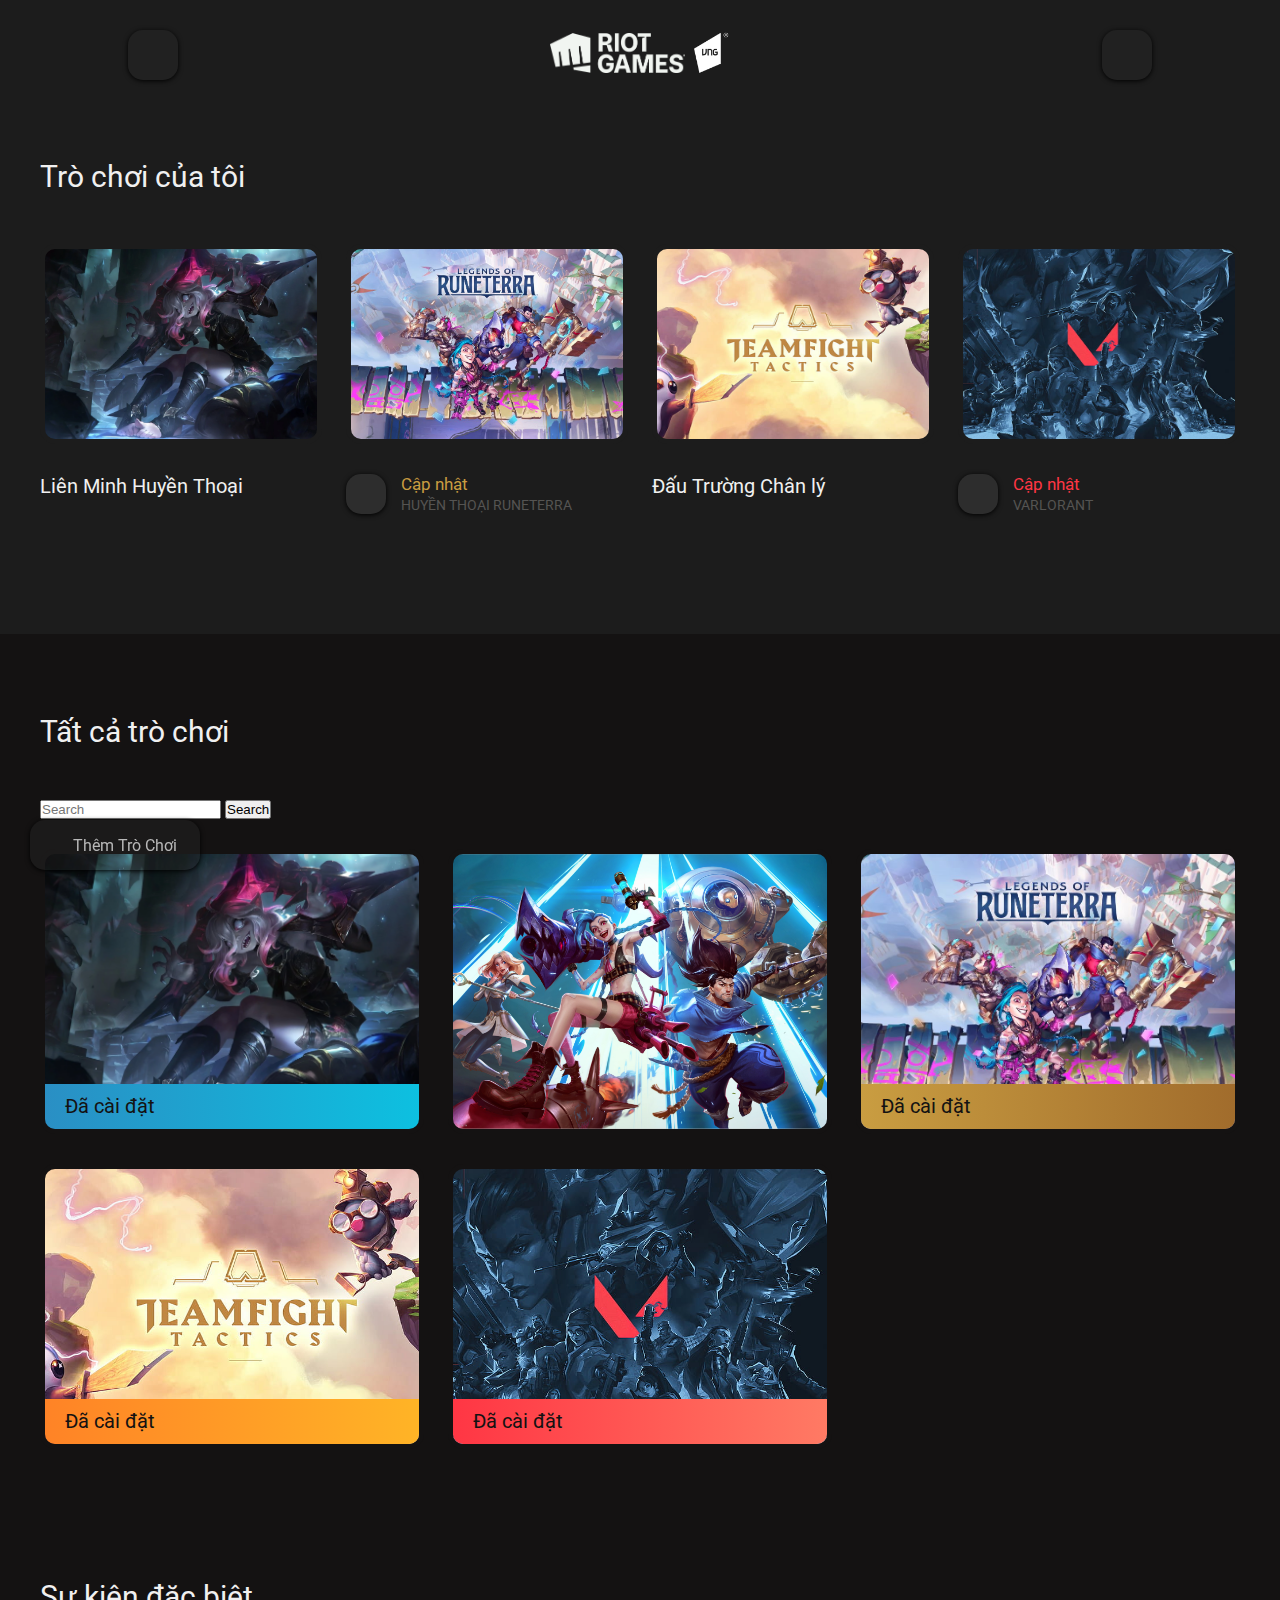
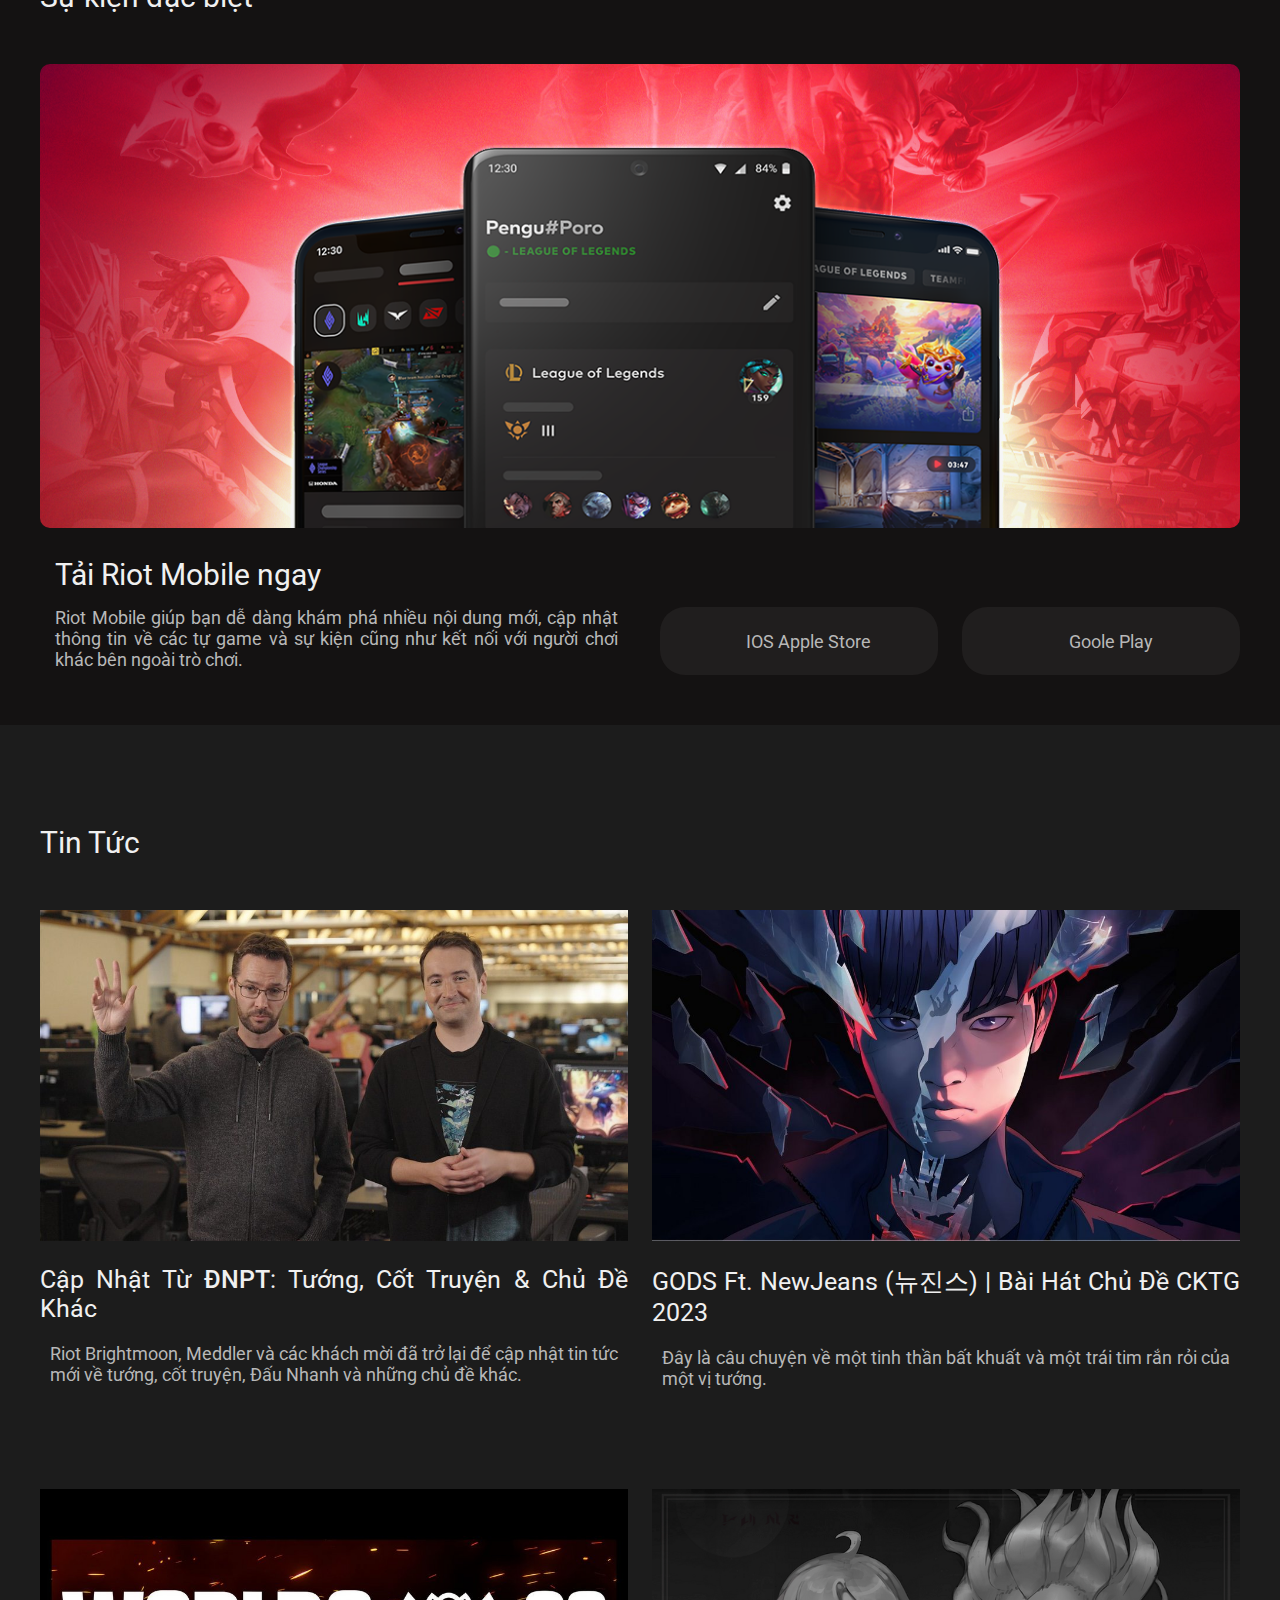
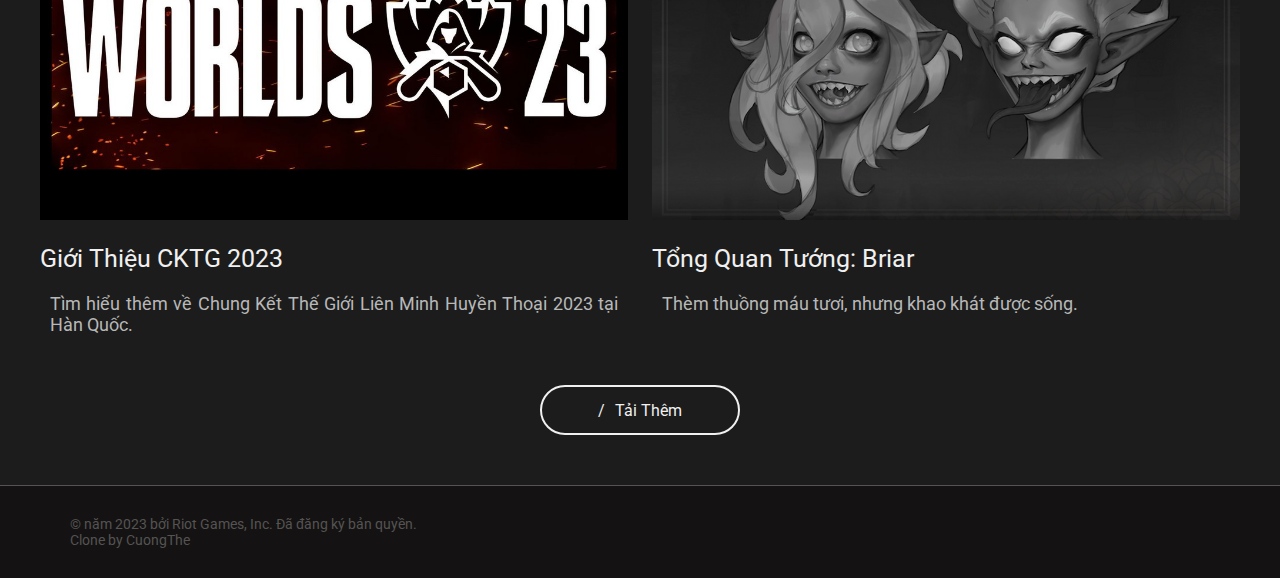
==== index.html @ a457caf0 "up load srouce code" ====
<!DOCTYPE html>
<html lang="en">
<head>
    <meta charset="UTF-8">
    <meta name="viewport" content="width=device-width, initial-scale=1.0">
    <link rel="stylesheet" href="/fontawesome-free-6.4.0-web/fontawesome-free-6.4.0-web/css/all.min.css">
    <link rel="preconnect" href="https://fonts.googleapis.com">
    <link rel="preconnect" href="https://fonts.gstatic.com" crossorigin>
    <link href="https://fonts.googleapis.com/css2?family=Roboto:wght@300;500&display=swap" rel="stylesheet">
    <link href="https://cdn.jsdelivr.net/npm/bootstrap@5.3.2/dist/css/bootstrap.min.css" rel="stylesheet" integrity="sha384-T3c6CoIi6uLrA9TneNEoa7RxnatzjcDSCmG1MXxSR1GAsXEV/Dwwykc2MPK8M2HN" crossorigin="anonymous">
    <link rel="stylesheet" href="css/grid.css">
    <link rel="stylesheet" href="css/main.css">
    <link rel="stylesheet" href="css/style.css">
    <title>Client</title>
</head>
<body>
    <!-- Header -->
    <header>
        <div class="headerContainer grid wide">
            <a href="#" class="home"><i class="fa-solid fa-table-cells-large"></i></a>
            <div class="logo">
                <a href=""><img class="logo_riot" src="./img/logo_riot.png" alt=""></a>
                <a href=""><img class="logo_vng" src="./img/logo_vng.png" alt=""></a>
            </div>
            <div class="user">
                <i class="fa-solid fa-user"></i>
                <div class="user_nav">
                    <div class="user_nav-name">
                        CuongThe<span>#Cuong</span>
                    </div>
                    <ul class="user_nav-list">
                        <li><a href=""><span>THÔNG TIN TÀI KHOẢN</span><i class="fa-solid fa-arrow-up-right-from-square"></i></a></li>
                        <li><a href="">BẢO MẬT TÀI KHOẢN<i class="fa-solid fa-arrow-up-right-from-square"></i></a></li>
                        <li>TÙY CHỈNH</li>
                        <li>ĐĂNG XUẤT</li>
                        <li>THOÁT</li>
                    </ul>
                </div>
            </div>
            
        </div>
    </header>
    <div class="myGameContainer">
        <div class="myGame grid wide">
            <div class="myGame_title title">
                Trò chơi của tôi
            </div>
            <div class="myGame_menu row">
                <a href="./games/lol.html" class="myGame_item lol col l-3 m-6 s-12">
                    <div class="myGame_item-img" style="background-image: url(./img/lol.png);"></div>
                    <!-- <img src="img/lol.png" alt=""> -->
                    <div class="myGame_item-name">Liên Minh Huyền Thoại</div>
                </a>
                <a href="games/lor.html" class="myGame_item lor col l-3 m-6 s-12">
                    <div class="myGame_item-img" style="background-image: url(./img/lor.png);"></div>
                    <!-- <img src="img/lor.png" alt=""> -->
                    <div class="myGame_item-update">
                        <div class="update_button">
                            <i class="fa-solid fa-circle-down"></i>
                        </div>
                        <div class="update_text">
                            <div class="update_text-title" style="color: #c99d41;">Cập nhật</div>
                            <div class="update_text-name">HUYỀN THOẠI RUNETERRA</div>
                        </div>
                    </div>
                </a>
                <a href="games/tft.html" class="myGame_item tft col l-3 m-6 s-0">
                    <div class="myGame_item-img" style="background-image: url(./img/tft.png);"></div>
                    <!-- <img src="img/tft.png" alt=""> -->
                    <div class="myGame_item-name">Đấu Trường Chân lý</div>  
                </a>
                <a href="games/var.html" class="myGame_item var col l-3 m-6 s-0">
                    <div class="myGame_item-img" style="background-image: url(./img/var.jpg);"></div>
                    <!-- <img src="img/var.jpg" alt=""> -->
                    <div class="myGame_item-update">
                        <div class="update_button">
                            <i class="fa-solid fa-circle-down"></i>
                        </div>
                        <div class="update_text">
                            <div class="update_text-title" style="color: #ff3644;">Cập nhật</div>
                            <div class="update_text-name">VARLORANT</div>
                        </div>
                    </div>
                </a>
            </div>
        </div>

        <div class="more">
            <span>/</span>Tải Thêm
        </div>
    </div>

    <div class="allGameContainer">
        <div class="allGame grid wide">
            <div class="allGame_title title">
                Tất cả trò chơi
            </div>


            <form class="d-flex" role="search">
                <input class="form-control me-2" type="search" placeholder="Search" aria-label="Search">
                <button class="btn btn-outline-success" type="submit">Search</button>
            </form>



            <div class="allGame_menu row">

                <a href="games/lol.html" class="allGame_item lol col l-4 m-6 s-12">
                    <div class="allGame_item-img" style="background-image: url(./img/lol.png);"></div>
                    <div class="allGame_item-installed">Đã cài đặt</div>
                </a>

                <a href="games/wr.html" class="allGame_item wr col l-4 m-6 s-12">
                    <div class="allGame_item-img" style="background-image: url(./img/tocChien.jpg);"></div>
                </a>

                <a href="games/lor.html" class="allGame_item lor col l-4 m-6 s-0">
                    <div class="allGame_item-img" style="background-image: url(./img/lor.png);"></div>
                    <div class="allGame_item-installed">Đã cài đặt</div>
                </a>

                <a href="games/tft.html" class="allGame_item tft col l-4 m-6 s-0">
                    <div class="allGame_item-img" style="background-image: url(./img/tft.png);"></div>
                    <div class="allGame_item-installed">Đã cài đặt</div>
                </a>

                <a href="games/var.html" class="allGame_item var col l-4 m-6 s-0">
                    <div class="allGame_item-img" style="background-image: url(./img/var.jpg);"></div>
                    <div class="allGame_item-installed">Đã cài đặt</div>
                </a>

            </div>

            <div class="more">
                <span>/</span>Tải Thêm
            </div>
        </div>
    </div>

    <div class="evenContainer">
        <div class="even grid wide">
            <div class="enven_title title">
                Sự kiện đặc biệt
            </div>
            <img src="./img/riotMobile.png" alt="" class="even_img"></img>
            <div class="even_subTitle title">
                Tải Riot Mobile ngay
            </div>
            <div class="even_content row">
                <div class="even_content-text col l-6 m-12 s-12">
                    Riot Mobile giúp bạn dễ dàng khám phá nhiều nội dung mới, cập nhật thông tin về các tự game và sự kiện cũng như kết nối với người chơi khác bên ngoài trò chơi.
                </div>

                <a href="" class="even_download-ios col l-3 m-6 s-12">
                    <div>
                        <i class="fa-brands fa-apple"></i>
                        IOS Apple Store
                    </div>
                </a>
                <a href="" class="even_download-android col l-3 m-6 s-12">
                    <div>
                        <i class="fa-brands fa-google-play"></i>
                        Goole Play
                    </div>
                </a>
                </div>
            </div>
        </div>
    </div>


    <div class="newsContainer">
        <div class="news grid wide">
            <div class="news_title title">
                Tin Tức
            </div>
            <div class="newContainer row">
                <a href="https://www.youtube.com/watch?v=Jcp0PZlP6-A" target="_blank" class="new col l-6 m-12 s-12">
                    <div class="img">
                        <img src="img/news/1.jpg" alt="">
                    </div>
                    <div class="new_title">
                        cập nhật từ <strong>đnpt</strong>: Tướng, cốt truyện & chủ đề khác
                    </div>
                    <div class="new_content">
                        Riot Brightmoon, Meddler và các khách mời đã trở lại để cập nhật tin tức mới về tướng, cốt truyện, Đấu Nhanh và những chủ đề khác.
                    </div>
                </a>

                <a href="https://www.youtube.com/watch?v=C3GouGa0noM" target="_blank" class="new col l-6 m-12 s-12">
                    <div class="img">
                        <img src="img/news/2.jpg" alt="">
                    </div>
                    <div class="new_title">
                        GODS ft. NewJeans (뉴진스) | Bài Hát Chủ Đề CKTG 2023
                    </div>
                    <div class="new_content">
                        Đây là câu chuyện về một tinh thần bất khuất và một trái tim rắn rỏi của một vị tướng.
                    </div>
                </a>

                <a href="https://lolesports.com/article/worlds-2023-primer/blte9ec68c4b4f441fc" target="_blank" class="new col l-6 m-12 s-0">
                    <div class="img">
                        <img src="img/news/3.jpg" alt="">
                    </div>
                    <div class="new_title">
                        Giới Thiệu CKTG 2023
                    </div>
                    <div class="new_content">
                        Tìm hiểu thêm về Chung Kết Thế Giới Liên Minh Huyền Thoại 2023 tại Hàn Quốc.
                    </div>
                </a>
                
                <a href="https://www.leagueoflegends.com/en-us/news/dev/champion-insights-briar/" target="_blank" class="new col l-6 m-12 s-0">
                    <div class="img">
                        <img src="img/news/4.png" alt="">
                    </div>
                    <div class="new_title">
                        Tổng quan tướng: Briar
                    </div>
                    <div class="new_content">
                        Thèm thuồng máu tươi, nhưng khao khát được sống.
                    </div>
                </a>

                <div class="more">
                    <span>/</span>Tải Thêm
                </div>
            </div>
        </div>
    </div>


    <div class="addGameContainer">
        <div class="addGame">
            <i class="fa-solid fa-file-arrow-up"></i>
            Thêm Trò Chơi
        </div>
    </div>

    <footer>
        <div class="footerContainer grid wide">
            <div class="copyright">
                <div>© năm 2023 bởi Riot Games, Inc. Đã đăng ký bản quyền.</div>
                <div>Clone by CuongThe</div>
            </div>
            <div class="link">
                <a href="https://www.facebook.com/ntc.1006/" target="_blank"><i class="fa-brands fa-facebook"></i></a>
                <a href="https://www.instagram.com/_cuongthe_/" target="_blank"><i class="fa-brands fa-instagram"></i></a>
            </div>
        </div>
    </footer>
</body>
</html>
---- css/grid.css ----
.grid {
    width: 100%;
    display: block;
    padding: 0;
}

.grid.wide {
    max-width: 1200px;
    margin: 0 auto;
}

.row {
    display: flex;
    flex-wrap: wrap;
    margin-left: -4px;
    margin-right: -4px;
}

.row.no-gutters {
    margin-left: 0;
    margin-right: 0;
}

.col {
    padding-left: 4px;
    padding-right: 4px;
}

.row.no-gutters .col {
    padding-left: 0;
    padding-right: 0;
}

.s-0 {
    display: none;
}

.s-1 {
    flex: 0 0 8.33333%;
    max-width: 8.33333%;
}

.s-2 {
    flex: 0 0 16.66667%;
    max-width: 16.66667%;
}

.s-3 {
    flex: 0 0 25%;
    max-width: 25%;
}

.s-4 {
    flex: 0 0 33.33333%;
    max-width: 33.33333%;
}

.s-5 {
    flex: 0 0 41.66667%;
    max-width: 41.66667%;
}

.s-6 {
    flex: 0 0 50%;
    max-width: 50%;
}

.s-7 {
    flex: 0 0 58.33333%;
    max-width: 58.33333%;
}

.s-8 {
    flex: 0 0 66.66667%;
    max-width: 66.66667%;
}

.s-9 {
    flex: 0 0 75%;
    max-width: 75%;
}

.s-10 {
    flex: 0 0 83.33333%;
    max-width: 83.33333%;
}

.s-11 {
    flex: 0 0 91.66667%;
    max-width: 91.66667%;
}

.s-12 {
    flex: 0 0 100%;
    max-width: 100%;
}

.s-o-1 {
    margin-left: 8.33333%;
}

.s-o-2 {
    margin-left: 16.66667%;
}

.s-o-3 {
    margin-left: 25%;
}

.s-o-4 {
    margin-left: 33.33333%;
}

.s-o-5 {
    margin-left: 41.66667%;
}

.s-o-6 {
    margin-left: 50%;
}

.s-o-7 {
    margin-left: 58.33333%;
}

.s-o-8 {
    margin-left: 66.66667%;
}

.s-o-9 {
    margin-left: 75%;
}

.s-o-10 {
    margin-left: 83.33333%;
}

.s-o-11 {
    margin-left: 91.66667%;
}

/* >= Tablet */
@media (min-width: 740px) {
    .row {
        margin-left: -8px;
        margin-right: -8px;
    }

    .col {
        padding-left: 8px;
        padding-right: 8px;
    }

    .m-0 {
        display: none;
    }

    .m-1,
    .m-2,
    .m-3,
    .m-4,
    .m-5,
    .m-6,
    .m-7,
    .m-8,
    .m-9,
    .m-10,
    .m-11,
    .m-12 {
        display: block;
    }

    .m-1 {
        flex: 0 0 8.33333%;
        max-width: 8.33333%;
    }

    .m-2 {
        flex: 0 0 16.66667%;
        max-width: 16.66667%;
    }

    .m-3 {
        flex: 0 0 25%;
        max-width: 25%;
    }

    .m-4 {
        flex: 0 0 33.33333%;
        max-width: 33.33333%;
    }

    .m-5 {
        flex: 0 0 41.66667%;
        max-width: 41.66667%;
    }

    .m-6 {
        flex: 0 0 50%;
        max-width: 50%;
    }

    .m-7 {
        flex: 0 0 58.33333%;
        max-width: 58.33333%;
    }

    .m-8 {
        flex: 0 0 66.66667%;
        max-width: 66.66667%;
    }

    .m-9 {
        flex: 0 0 75%;
        max-width: 75%;
    }

    .m-10 {
        flex: 0 0 83.33333%;
        max-width: 83.33333%;
    }

    .m-11 {
        flex: 0 0 91.66667%;
        max-width: 91.66667%;
    }

    .m-12 {
        flex: 0 0 100%;
        max-width: 100%;
    }

    .m-o-1 {
        margin-left: 8.33333%;
    }

    .m-o-2 {
        margin-left: 16.66667%;
    }

    .m-o-3 {
        margin-left: 25%;
    }

    .m-o-4 {
        margin-left: 33.33333%;
    }

    .m-o-5 {
        margin-left: 41.66667%;
    }

    .m-o-6 {
        margin-left: 50%;
    }

    .m-o-7 {
        margin-left: 58.33333%;
    }

    .m-o-8 {
        margin-left: 66.66667%;
    }

    .m-o-9 {
        margin-left: 75%;
    }

    .m-o-10 {
        margin-left: 83.33333%;
    }

    .m-o-11 {
        margin-left: 91.66667%;
    }
}

/* PC medium resolution > */
@media (min-width: 1113px) {
    .row {
        margin-left: -12px;
        margin-right: -12px;
    }

    .row.sm-gutter {
        margin-left: -5px;
        margin-right: -5px;
    }

    .col {
        padding-left: 12px;
        padding-right: 12px;
    }

    .row.sm-gutter .col {
        padding-left: 5px;
        padding-right: 5px;
    }

    .l-0 {
        display: none;
    }

    .l-1,
    .l-2,
    .l-2-4,
    .l-3,
    .l-4,
    .l-5,
    .l-6,
    .l-7,
    .l-8,
    .l-9,
    .l-10,
    .l-11,
    .l-12 {
        display: block;
    }

    .l-1 {
        flex: 0 0 8.33333%;
        max-width: 8.33333%;
    }

    .l-2 {
        flex: 0 0 16.66667%;
        max-width: 16.66667%;
    }

    .l-2-4 {
        flex: 0 0 20%;
        max-width: 20%;
    }

    .l-3 {
        flex: 0 0 25%;
        max-width: 25%;
    }

    .l-4 {
        flex: 0 0 33.33333%;
        max-width: 33.33333%;
    }

    .l-5 {
        flex: 0 0 41.66667%;
        max-width: 41.66667%;
    }

    .l-6 {
        flex: 0 0 50%;
        max-width: 50%;
    }

    .l-7 {
        flex: 0 0 58.33333%;
        max-width: 58.33333%;
    }

    .l-8 {
        flex: 0 0 66.66667%;
        max-width: 66.66667%;
    }

    .l-9 {
        flex: 0 0 75%;
        max-width: 75%;
    }

    .l-10 {
        flex: 0 0 83.33333%;
        max-width: 83.33333%;
    }

    .l-11 {
        flex: 0 0 91.66667%;
        max-width: 91.66667%;
    }

    .l-12 {
        flex: 0 0 100%;
        max-width: 100%;
    }

    .l-o-1 {
        margin-left: 8.33333%;
    }

    .l-o-2 {
        margin-left: 16.66667%;
    }

    .l-o-3 {
        margin-left: 25%;
    }

    .l-o-4 {
        margin-left: 33.33333%;
    }

    .l-o-5 {
        margin-left: 41.66667%;
    }

    .l-o-6 {
        margin-left: 50%;
    }

    .l-o-7 {
        margin-left: 58.33333%;
    }

    .l-o-8 {
        margin-left: 66.66667%;
    }

    .l-o-9 {
        margin-left: 75%;
    }

    .l-o-10 {
        margin-left: 83.33333%;
    }

    .l-o-11 {
        margin-left: 91.66667%;
    }
}

/* Tablet - PC low resolution */
@media (min-width: 740px) and (max-width: 1023px) {
    .wide {
        width: 644px;
    }
}

/* > PC low resolution */
@media (min-width: 1024px) and (max-width: 1239px) {
    .wide {
        width: 984px;
    }

    .wide .row {
        margin-left: -12px;
        margin-right: -12px;
    }

    .wide .row.sm-gutter {
        margin-left: -5px;
        margin-right: -5px;
    }

    .wide .col {
        padding-left: 12px;
        padding-right: 12px;
    }

    .wide .row.sm-gutter .col {
        padding-left: 5px;
        padding-right: 5px;
    }

    .wide .l-0 {
        display: none;
    }

    .wide .l-1,
    .wide .l-2,
    .wide .l-2-4,
    .wide .l-3,
    .wide .l-4,
    .wide .l-5,
    .wide .l-6,
    .wide .l-7,
    .wide .l-8,
    .wide .l-9,
    .wide .l-10,
    .wide .l-11,
    .wide .l-12 {
        display: block;
    }

    .wide .l-1 {
        flex: 0 0 8.33333%;
        max-width: 8.33333%;
    }

    .wide .l-2 {
        flex: 0 0 16.66667%;
        max-width: 16.66667%;
    }

    .wide .l-2-4 {
        flex: 0 0 20%;
        max-width: 20%;
    }

    .wide .l-3 {
        flex: 0 0 25%;
        max-width: 25%;
    }

    .wide .l-4 {
        flex: 0 0 33.33333%;
        max-width: 33.33333%;
    }

    .wide .l-5 {
        flex: 0 0 41.66667%;
        max-width: 41.66667%;
    }

    .wide .l-6 {
        flex: 0 0 50%;
        max-width: 50%;
    }

    .wide .l-7 {
        flex: 0 0 58.33333%;
        max-width: 58.33333%;
    }

    .wide .l-8 {
        flex: 0 0 66.66667%;
        max-width: 66.66667%;
    }

    .wide .l-9 {
        flex: 0 0 75%;
        max-width: 75%;
    }

    .wide .l-10 {
        flex: 0 0 83.33333%;
        max-width: 83.33333%;
    }

    .wide .l-11 {
        flex: 0 0 91.66667%;
        max-width: 91.66667%;
    }

    .wide .l-12 {
        flex: 0 0 100%;
        max-width: 100%;
    }

    .wide .l-o-1 {
        margin-left: 8.33333%;
    }

    .wide .l-o-2 {
        margin-left: 16.66667%;
    }

    .wide .l-o-3 {
        margin-left: 25%;
    }

    .wide .l-o-4 {
        margin-left: 33.33333%;
    }

    .wide .l-o-5 {
        margin-left: 41.66667%;
    }

    .wide .l-o-6 {
        margin-left: 50%;
    }

    .wide .l-o-7 {
        margin-left: 58.33333%;
    }

    .wide .l-o-8 {
        margin-left: 66.66667%;
    }

    .wide .l-o-9 {
        margin-left: 75%;
    }

    .wide .l-o-10 {
        margin-left: 83.33333%;
    }

    .wide .l-o-11 {
        margin-left: 91.66667%;
    }
}
---- css/style.css ----
:root {
    --light-dark: #1c1c1c;
    --dark: #141212;
    --gray: #b8b8b8;
    --dark-gray: #555452;
    --font-color: #f0f0f0;
    --user-nav-background: #211f1f;
    --user-nav-hover: #282626;
    --lol: linear-gradient(to right, #2a8fc4, #0dc0e0);
    --lor: linear-gradient(to right, #c99d41, #a16c2c);
    --var: linear-gradient(to right, #ff3644, #ff7a64);
    --tft: linear-gradient(to right, #ff8326, #ffb426);
}

* {
    margin: 0;
    padding: 0;
    box-sizing: border-box;
}

/* ---Chung--- */

html {
    scroll-behavior: smooth;
}

body {
    font-family: 'Roboto', sans-serif;
}

img {
    max-width: 100%;
    width: 100%;
}

.title {
    padding: 50px 0;
    font-size: 30px;
    color: var(--font-color);
}
.update_button {
    display: flex;
    width: 40px;
    height: 40px;
    color: var(--gray);
    background-color: #2d2d2d;
    justify-content: center;
    align-items: center;
    border-radius: 15px;

    box-shadow: 0px 1px 5px black;
}
@keyframes zoom-in-out {
    0% {
        transform: scale(1, 1);
    }
    50% {
        transform: scale(1.05, 1.05);
    }
    100% {
        transform: scale(1, 1);
    }
}




/* ---Header--- */
header {
    /* height: 40px; */
    padding: 30px 0;
    background-color: var(--light-dark);
}

.headerContainer {
    display: flex;
    justify-content: center;
}

.headerContainer .home, .headerContainer .user {
    display: flex;
    width: 50px;
    height: 50px;
    color: var(--gray);
    background-color: rgba(45, 45, 45, 0.3);
    justify-content: center;
    align-items: center;
    border-radius: 15px;
    text-decoration: none;

    box-shadow: 0px 1px 5px black;


    position: fixed;
    z-index: 10;
}
.headerContainer .home {
    color: var(--font-color);
    left: 10%;

}
.headerContainer .user{
    border: none;
    right: 10%;
}
.headerContainer .user::before {
    position: absolute;
    content: "";
    display: block;
    width: 30px;
    height: 70px;
    top: 0;
    left: -10px;
}
.headerContainer .user:hover {
    cursor: pointer;
    color: var(--font-color);
}

.headerContainer .user:hover .user_nav {
    display: block;
}

.headerContainer .user .user_nav {
    position: absolute;
    display: none;

    top: 0;
    right: 60px;
    width: 245px;
    padding: 0 20px;
    background-color: var(--user-nav-background);
}
.headerContainer .user .user_nav .user_nav-name {
    padding: 20px 0;
    font-size: 18px;
    color: var(--gray);
}
.headerContainer .user .user_nav .user_nav-name::after {
    position: absolute;
    content: "";
    display: block;
    width: 100%;
    height: 1px;
    top: 61px;
    left: 0;
    background-color: var(--dark-gray);
}
.headerContainer .user .user_nav .user_nav-name span {
    color: var(--dark-gray);
}
.headerContainer .user .user_nav .user_nav-list {
    list-style: none;
    padding: 20px 0 20px 0;
}
.headerContainer .user .user_nav .user_nav-list li {
    padding: 10px;
    margin-bottom: 10px;
    font-size: 14px;
    color: var(--gray);
    text-align: left;

    border-radius: 5px;
}
.headerContainer .user .user_nav .user_nav-list li a {
    color: var(--gray);
    text-decoration: none;
}
.headerContainer .user .user_nav .user_nav-list li i {
    padding: 0 5px;
}
.headerContainer .user .user_nav .user_nav-list li a:hover {
    color: var(--font-color);
}
.headerContainer .user .user_nav .user_nav-list li:hover {
    background-color: var(--user-nav-hover);
    color: var(--font-color);
}

.headerContainer .logo {
    display: flex;
    align-items: center;

}
.headerContainer .logo .logo_riot {
    width: 135px;
    height: 40px;
}
.headerContainer .logo .logo_vng {
    width: 45px;
    height: 45px;
}



/* ---myGame--- */

.myGameContainer {
    padding-bottom: 120px;
    background-color: var(--light-dark);
}

.myGame {
    
}

.myGameContainer_title {

}

.myGame_menu {

}

.myGame_item {
    text-decoration: none;
}

/* .myGame_item img {
    width: 310px;
    height: 210px;
} */

.myGame_item-img {
    width: 100%;
    height: 200px;
    background-size: cover;
    background-position: center;
    background-repeat: no-repeat;

    border-radius: 15px;
    margin-bottom: 30px;

    border: 5px solid var(--light-dark);
}

.myGame_item-name {
    font-size: 20px;
    color: var(--font-color);
}

.myGame_item-update {
    display: flex;
}
.myGame_item-update .update_button {
    margin-right: 15px;
}
.myGame_item-update .update_text {

}
.update_text .update_text-title {
    font-size: 17px;
    margin-bottom: 3px;
}
.update_text .update_text-name {
    font-size: 14px;
    color: var(--dark-gray);
}

.lol .myGame_item-img {
    transition: all 0.3s ease-in-out;
}
.lol:hover .myGame_item-img {
    animation: zoom-in-out 0.3s ease-out;
    /* animation-direction: normal; */

    outline: 4px solid #0dc0e0;
    box-shadow: 0 0 50px #2a8fc4;
}

.lor .myGame_item-img {
    transition: all 0.3s ease-in-out;
}
.lor:hover .myGame_item-img {
    animation: zoom-in-out 0.3s ease-out;
    /* animation-direction: normal; */

    outline: 4px solid #c99d41;
    box-shadow: 0 0 50px #a16c2c;
}

.tft .myGame_item-img {
    transition: all 0.3s ease-in-out;
}
.tft:hover .myGame_item-img {
    animation: zoom-in-out 0.3s ease-out;
    /* animation-direction: normal; */

    outline: 4px solid #ff8326;
    box-shadow: 0 0 50px #ffb426;
}

.var .myGame_item-img {
    transition: all 0.3s ease-in-out;
}
.var:hover .myGame_item-img {
    animation: zoom-in-out 0.3s ease-out;
    /* animation-direction: normal; */

    outline: 4px solid #ff3644;
    box-shadow: 0 0 50px #ff7a64;
}

.myGameContainer .more {
    display: none;
}


/* ---allGame--- */
.allGameContainer {
    padding: 30px 0px 50px 0px;
    background-color: var(--dark);
}

.allGame {
    position: relative;
}

.allGame_menu {
}

.allGame_item {
    position: relative;
}

.allGame_item-img {
    width: 100%;
    height: 285px;
    background-size: cover;
    background-position: center;
    background-repeat: no-repeat;

    border-radius: 15px;
    margin-bottom: 30px;

    border: 5px solid var(--dark);
}

.allGame_item-installed {
    position: absolute;
    width: calc(100% - 34px);
    height: 45px;
    padding-left: 20px;
    bottom: 35px;
    left: 17px;
    color: var(--dark);
    font-size: 20px;
    line-height: 45px;

    border-radius: 0 0 10px 10px;
}

.lol .allGame_item-installed {
    background-image: var(--lol);
}
.lor .allGame_item-installed {
    background-image: var(--lor);
}
.tft .allGame_item-installed {
    background-image: var(--tft);
}
.var .allGame_item-installed {
    background-image: var(--var);
}

.lol .allGame_item-img {
    transition: all 0.3s ease-in-out;
}

.wr  .allGame_item-img {
    transition: all 0.3s ease-in-out;
}

.lor .allGame_item-img {
    transition: all 0.3s ease-in-out;
}

.tft .allGame_item-img {
    transition: all 0.3s ease-in-out;
}

.var .allGame_item-img {
    transition: all 0.3s ease-in-out;
}
.lol:hover .allGame_item-img {
    animation: zoom-in-out 0.3s ease-out;
    outline: 4px solid #0dc0e0;
    box-shadow: 0 0 50px #2a8fc4;
} 
.lol:hover .allGame_item-installed {
    display: none;
}
.wr:hover  .allGame_item-img {
    animation: zoom-in-out 0.3s ease-out;
    outline: 4px solid #0dc0e0;
    box-shadow: 0 0 50px #2a8fc4;
} 

.wr:hover .allGame_item-installed {
    display: none;
}
.lor:hover .allGame_item-img {
    animation: zoom-in-out 0.3s ease-out;
    outline: 4px solid #c99d41;
    box-shadow: 0 0 50px #a16c2c;
} 
.lor:hover .allGame_item-installed {
    display: none;
}
.tft:hover .allGame_item-img {
    animation: zoom-in-out 0.3s ease-out;
    outline: 4px solid #ff8326;
    box-shadow: 0 0 50px #ffb426;
} 
.tft:hover .allGame_item-installed {
    display: none;
}
.var:hover .allGame_item-img {
    animation: zoom-in-out 0.3s ease-out;
    outline: 4px solid #ff3644;
    box-shadow: 0 0 50px #ff7a64;
} 
.var:hover .allGame_item-installed {
    display: none;
}

.allGame .more {
    display: none;
}



/* ---even--- */
.evenContainer {
    background-color: var(--dark);
    padding-bottom: 50px;
}

.even_img {
    border-radius: 10px;
}

.even_subTitle {
    padding: 25px 0 15px 15px;
}

.even_content {
    padding-left: 15px;
    color: var(--gray);
    font-size: 18px;
}
.even_content-text {
    text-align: justify;
    padding-right: 30px;
}
.even_download-ios,
.even_download-android {
    color: var(--gray);
    text-decoration: none;
}
.even_download-ios:hover,
.even_download-android:hover {
    color: var(--font-color);
    cursor: pointer;
}

.even_download-ios div,
.even_download-android  div {
    /* height: 100%; */
    text-align: center;
    line-height: 66px;
    background-color: #201e1e;
    border-radius: 25px;
}

.even_download-ios div i,
.even_download-android  div i {
    font-size: 25px;
    margin-right: 20px;
}


/* ---foooter--- */
footer {
    background-color: var(--dark);
    border-top: 1px solid var(--dark-gray);
}
.footerContainer {
    display: flex;
    justify-content: space-between;
    color: var(--dark-gray);
    padding: 30px;
}
.copyright {
    font-size: 14px;
}

.link a{
    font-size: 25px;
    color: var(--dark-gray);
    text-decoration: none;

}
.link a:hover{
    color: var(--gray);
}
.link a:first-child {
    margin-right: 30px;
}


/* ---news--- */
.newsContainer {
    background-color: var(--light-dark);
    padding-top: 50px;
    padding-bottom: 50px;
}

.news {
    position: relative;
}

.news_title {

}

.newContainer {

}

.new {
    text-decoration: none;
    overflow: hidden;
    margin-bottom: 100px;
}

.new .img{
    overflow: hidden;
    margin-bottom: 20px;
}
.new img {
    transition: all 0.2s ease-in-out;
}

.new:hover img {
    transform: scale(1.1);
    opacity: 0.6;
}
.new:hover div {
    opacity: 0.8;
}

.new .new_title{
    font-size: 25px;
    color: var(--font-color);
    text-transform: capitalize;
    margin-bottom: 20px;
    text-align: justify;

}
.new .new_title strong {
    /* color: #d1363a; */
    font-weight: 500;
    text-transform: uppercase;
}

.new .new_content{
    font-size: 18px;
    color: var(--gray);
    text-align: justify;
    margin: 0 10px;

}

.more {
    position: absolute;
    bottom: 0;
    right: 50%;
    transform: translateX(50%);

    display: flex;
    width: 200px;
    height: 50px;
    justify-content: center;
    align-items: center;
    color: var(--font-color);
    border: 2px solid var(--font-color);
    border-radius: 50px;
    transition: all 0.2s ease-in-out;
}
.more span {
    margin-right: 10px;
}
.more:hover {
    cursor: pointer;
    color: #d1363a;
    border: 2px solid #d1363a;
}
.more:active {
    color: var(--font-color);
    border: 2px solid var(--font-color);
}





/* ---addGame--- */
.addGameContainer {
    position: fixed;
    left: 30px;
    bottom: 30px;
    display: flex;
    width: 170px;
    height: 50px;
    color: var(--gray);
    background-color: rgba(45, 45, 45, 0.3);
    justify-content: center;
    align-items: center;
    border-radius: 15px;
    text-decoration: none;

    box-shadow: 0px 1px 5px black;

    z-index: 10;
    transition: all 0.2s ease-in-out;
}
.addGameContainer:hover{
    cursor: pointer;
    color: var(--font-color);
}
.addGameContainer:active {
    color: var(--gray);
}

.addGame i{
    margin-right: 20px;
}


/* ---bootstrap */

.d-flex {
    margin-bottom: 30px;
}


/* ---Responsive */

/* < PC */
@media (min-width: 740px) and (max-width: 1023px) {
    .headerContainer .home, .headerContainer .user {
        position: absolute;
    }

    .allGame_item-installed {
        width: calc(100% - 26px);
        left: 13px;
    }

    .myGame_item {
        margin-bottom: 30px;
    }

    .myGameContainer .more {
        display: none;
    }

    .even_content-text {
        margin-bottom: 30px;
    }

    .allGame .more {
        display: none;
    }

    .addGameContainer {
        display: none;
    }
}

@media (max-width: 739px) {
    .headerContainer {
        display: flex;
        justify-content: space-around;
    }

    .user {
        position: relative !important;
        right: 0 !important;
    }
    .home {
        display: none !important;
    }

    .myGameContainer .more {
        display: flex;
        bottom: -100px;
    }

    .myGame_item {
        margin-bottom: 30px;
    }

    .allGame_item-installed {
        width: calc(100% - 18px);
        left: 9px;
    }

    .allGame .more {
        display: flex;
        bottom: -60px;
    }

    .even_content-text {
        padding-right: 19px;
        margin-bottom: 30px;
    }
    .even_download-ios, .even_download-android {
        padding-right: 19px;
        margin-bottom: 10px;
    }

    .addGameContainer {
        display: none;
    }
}
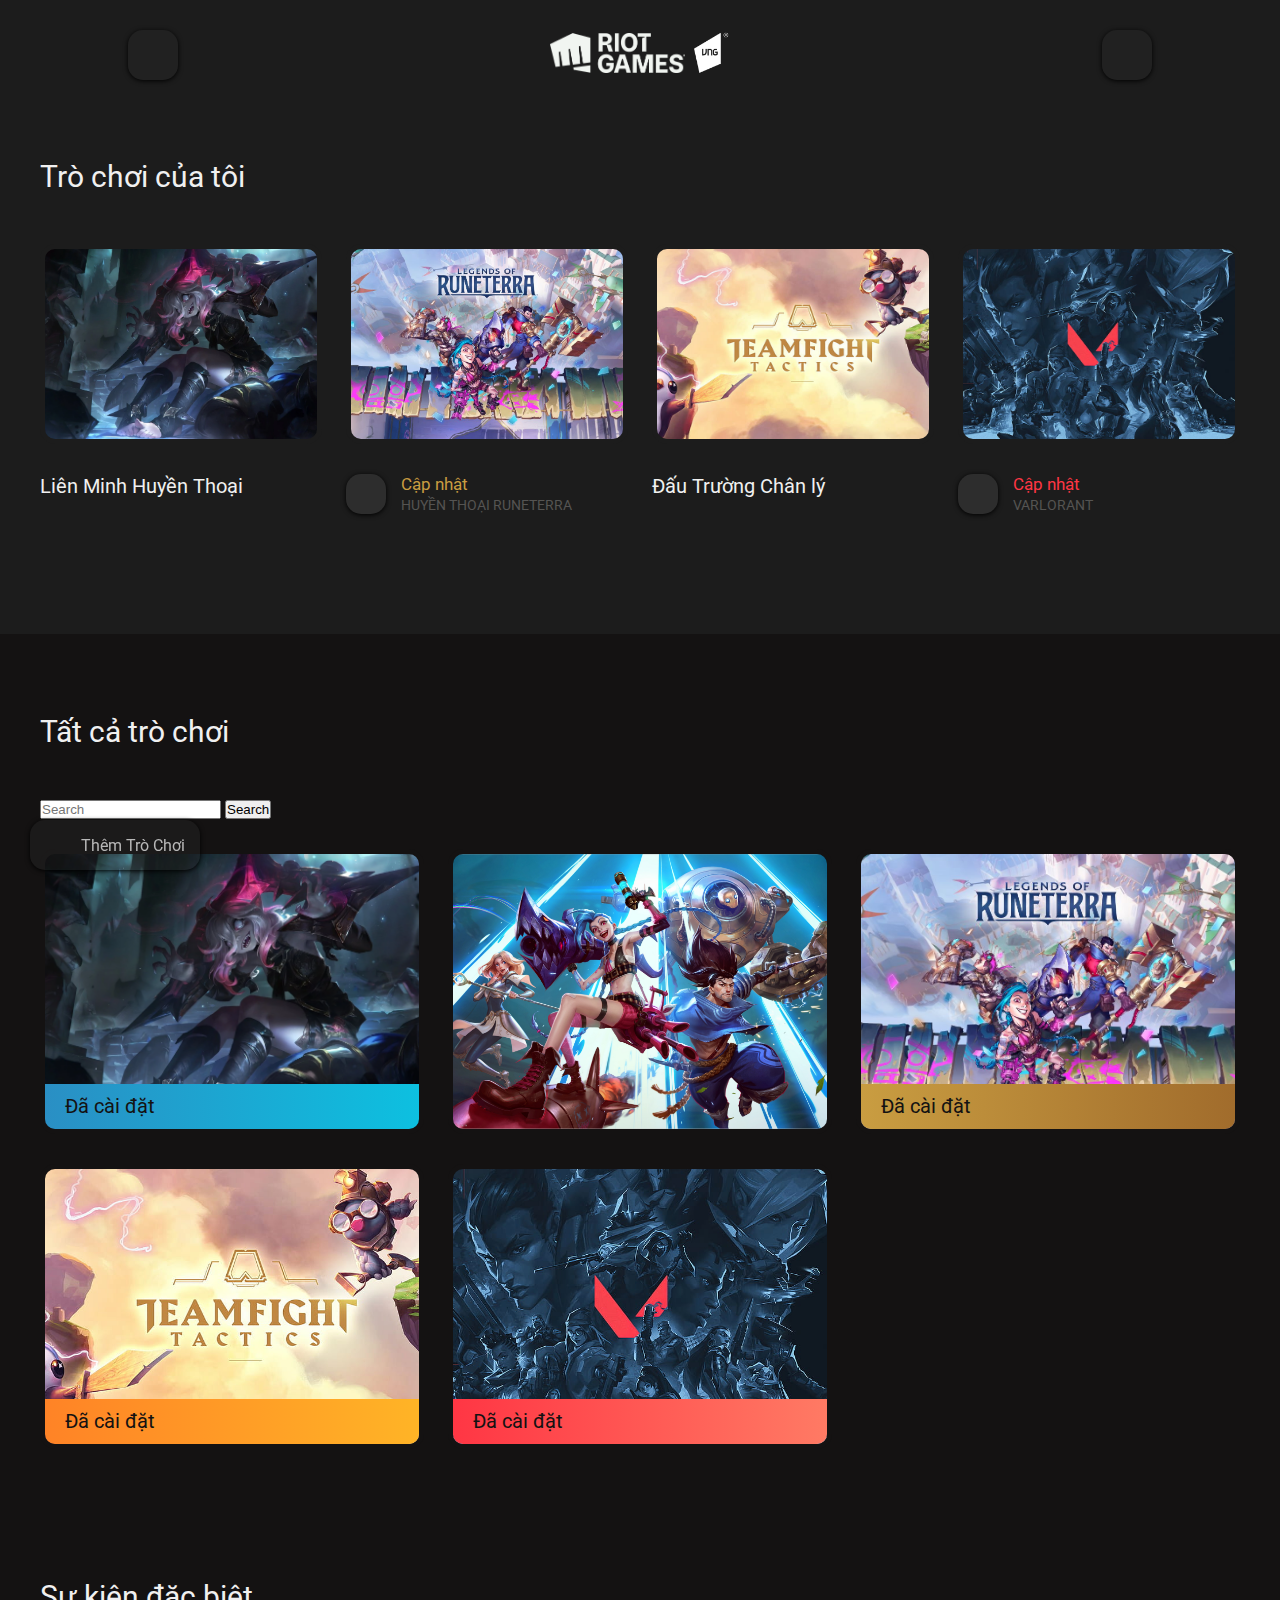
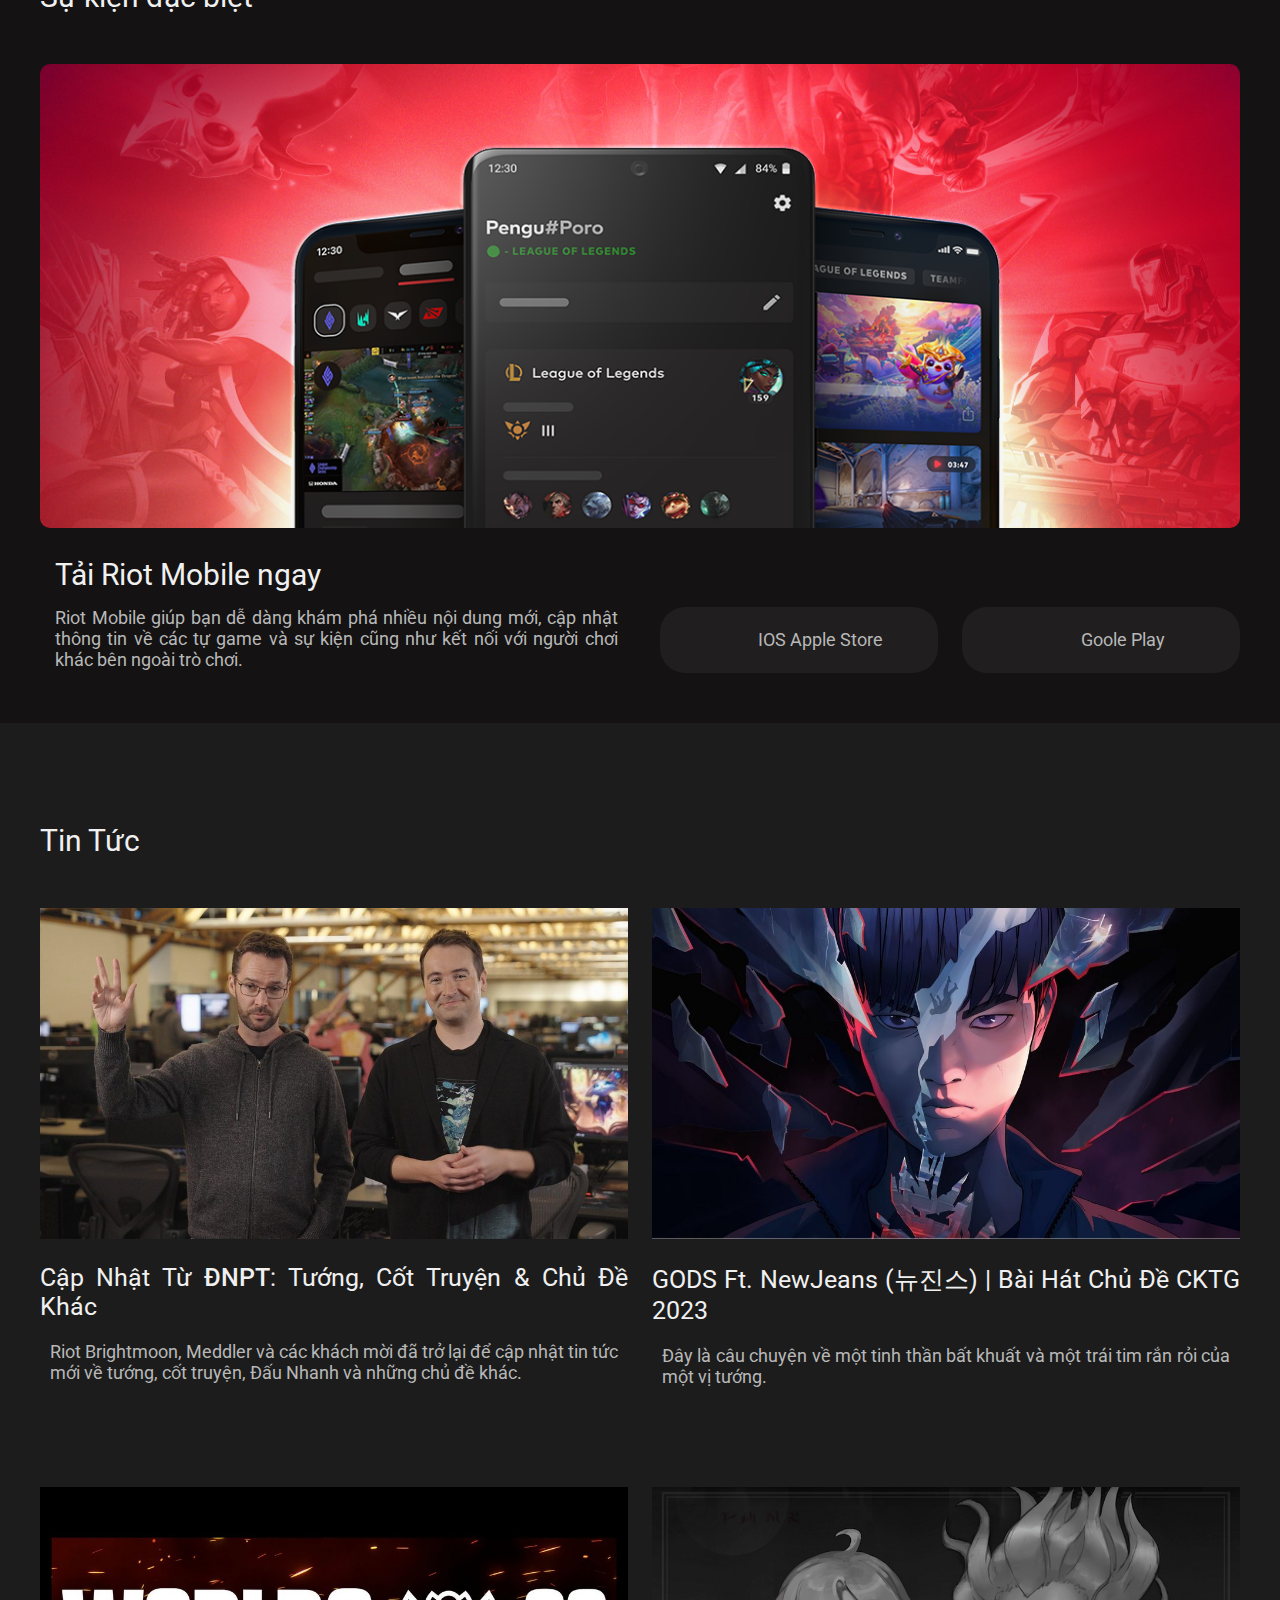
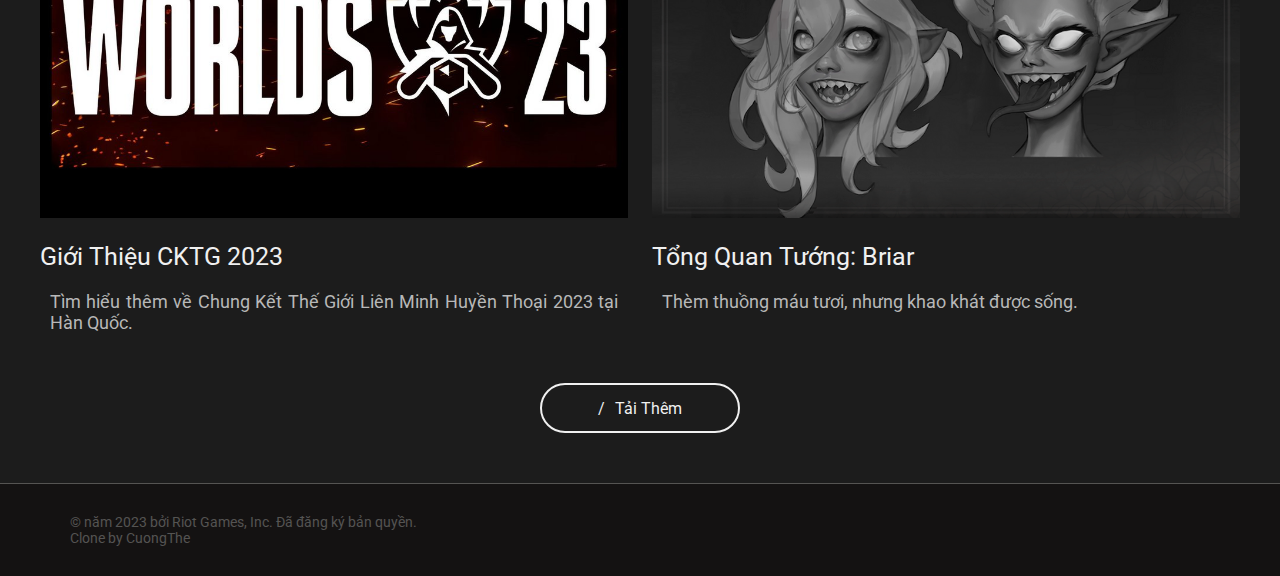
==== commit 73360a1b: "index.html" ====
--- a/index.html
+++ b/index.html
@@ -3,7 +3,7 @@
 <head>
     <meta charset="UTF-8">
     <meta name="viewport" content="width=device-width, initial-scale=1.0">
-    <link rel="stylesheet" href="/fontawesome-free-6.4.0-web/fontawesome-free-6.4.0-web/css/all.min.css">
+    <link rel="stylesheet" href="all.min.css">
     <link rel="preconnect" href="https://fonts.googleapis.com">
     <link rel="preconnect" href="https://fonts.gstatic.com" crossorigin>
     <link href="https://fonts.googleapis.com/css2?family=Roboto:wght@300;500&display=swap" rel="stylesheet">
@@ -252,4 +252,4 @@
         </div>
     </footer>
 </body>
-</html>+</html>
--- a/all.min.css
+++ b/all.min.css
@@ -0,0 +1,9 @@
+/*!
+ * Font Awesome Free 6.4.0 by @fontawesome - https://fontawesome.com
+ * License - https://fontawesome.com/license/free (Icons: CC BY 4.0, Fonts: SIL OFL 1.1, Code: MIT License)
+ * Copyright 2023 Fonticons, Inc.
+ */
+.fa{font-family:var(--fa-style-family,"Font Awesome 6 Free");font-weight:var(--fa-style,900)}.fa,.fa-brands,.fa-classic,.fa-regular,.fa-sharp,.fa-solid,.fab,.far,.fas{-moz-osx-font-smoothing:grayscale;-webkit-font-smoothing:antialiased;display:var(--fa-display,inline-block);font-style:normal;font-variant:normal;line-height:1;text-rendering:auto}.fa-classic,.fa-regular,.fa-solid,.far,.fas{font-family:"Font Awesome 6 Free"}.fa-brands,.fab{font-family:"Font Awesome 6 Brands"}.fa-1x{font-size:1em}.fa-2x{font-size:2em}.fa-3x{font-size:3em}.fa-4x{font-size:4em}.fa-5x{font-size:5em}.fa-6x{font-size:6em}.fa-7x{font-size:7em}.fa-8x{font-size:8em}.fa-9x{font-size:9em}.fa-10x{font-size:10em}.fa-2xs{font-size:.625em;line-height:.1em;vertical-align:.225em}.fa-xs{font-size:.75em;line-height:.08333em;vertical-align:.125em}.fa-sm{font-size:.875em;line-height:.07143em;vertical-align:.05357em}.fa-lg{font-size:1.25em;line-height:.05em;vertical-align:-.075em}.fa-xl{font-size:1.5em;line-height:.04167em;vertical-align:-.125em}.fa-2xl{font-size:2em;line-height:.03125em;vertical-align:-.1875em}.fa-fw{text-align:center;width:1.25em}.fa-ul{list-style-type:none;margin-left:var(--fa-li-margin,2.5em);padding-left:0}.fa-ul>li{position:relative}.fa-li{left:calc(var(--fa-li-width, 2em)*-1);position:absolute;text-align:center;width:var(--fa-li-width,2em);line-height:inherit}.fa-border{border-radius:var(--fa-border-radius,.1em);border:var(--fa-border-width,.08em) var(--fa-border-style,solid) var(--fa-border-color,#eee);padding:var(--fa-border-padding,.2em .25em .15em)}.fa-pull-left{float:left;margin-right:var(--fa-pull-margin,.3em)}.fa-pull-right{float:right;margin-left:var(--fa-pull-margin,.3em)}.fa-beat{-webkit-animation-name:fa-beat;animation-name:fa-beat;-webkit-animation-delay:var(--fa-animation-delay,0s);animation-delay:var(--fa-animation-delay,0s);-webkit-animation-direction:var(--fa-animation-direction,normal);animation-direction:var(--fa-animation-direction,normal);-webkit-animation-duration:var(--fa-animation-duration,1s);animation-duration:var(--fa-animation-duration,1s);-webkit-animation-iteration-count:var(--fa-animation-iteration-count,infinite);animation-iteration-count:var(--fa-animation-iteration-count,infinite);-webkit-animation-timing-function:var(--fa-animation-timing,ease-in-out);animation-timing-function:var(--fa-animation-timing,ease-in-out)}.fa-bounce{-webkit-animation-name:fa-bounce;animation-name:fa-bounce;-webkit-animation-delay:var(--fa-animation-delay,0s);animation-delay:var(--fa-animation-delay,0s);-webkit-animation-direction:var(--fa-animation-direction,normal);animation-direction:var(--fa-animation-direction,normal);-webkit-animation-duration:var(--fa-animation-duration,1s);animation-duration:var(--fa-animation-duration,1s);-webkit-animation-iteration-count:var(--fa-animation-iteration-count,infinite);animation-iteration-count:var(--fa-animation-iteration-count,infinite);-webkit-animation-timing-function:var(--fa-animation-timing,cubic-bezier(.28,.84,.42,1));animation-timing-function:var(--fa-animation-timing,cubic-bezier(.28,.84,.42,1))}.fa-fade{-webkit-animation-name:fa-fade;animation-name:fa-fade;-webkit-animation-iteration-count:var(--fa-animation-iteration-count,infinite);animation-iteration-count:var(--fa-animation-iteration-count,infinite);-webkit-animation-timing-function:var(--fa-animation-timing,cubic-bezier(.4,0,.6,1));animation-timing-function:var(--fa-animation-timing,cubic-bezier(.4,0,.6,1))}.fa-beat-fade,.fa-fade{-webkit-animation-delay:var(--fa-animation-delay,0s);animation-delay:var(--fa-animation-delay,0s);-webkit-animation-direction:var(--fa-animation-direction,normal);animation-direction:var(--fa-animation-direction,normal);-webkit-animation-duration:var(--fa-animation-duration,1s);animation-duration:var(--fa-animation-duration,1s)}.fa-beat-fade{-webkit-animation-name:fa-beat-fade;animation-name:fa-beat-fade;-webkit-animation-iteration-count:var(--fa-animation-iteration-count,infinite);animation-iteration-count:var(--fa-animation-iteration-count,infinite);-webkit-animation-timing-function:var(--fa-animation-timing,cubic-bezier(.4,0,.6,1));animation-timing-function:var(--fa-animation-timing,cubic-bezier(.4,0,.6,1))}.fa-flip{-webkit-animation-name:fa-flip;animation-name:fa-flip;-webkit-animation-delay:var(--fa-animation-delay,0s);animation-delay:var(--fa-animation-delay,0s);-webkit-animation-direction:var(--fa-animation-direction,normal);animation-direction:var(--fa-animation-direction,normal);-webkit-animation-duration:var(--fa-animation-duration,1s);animation-duration:var(--fa-animation-duration,1s);-webkit-animation-iteration-count:var(--fa-animation-iteration-count,infinite);animation-iteration-count:var(--fa-animation-iteration-count,infinite);-webkit-animation-timing-function:var(--fa-animation-timing,ease-in-out);animation-timing-function:var(--fa-animation-timing,ease-in-out)}.fa-shake{-webkit-animation-name:fa-shake;animation-name:fa-shake;-webkit-animation-duration:var(--fa-animation-duration,1s);animation-duration:var(--fa-animation-duration,1s);-webkit-animation-iteration-count:var(--fa-animation-iteration-count,infinite);animation-iteration-count:var(--fa-animation-iteration-count,infinite);-webkit-animation-timing-function:var(--fa-animation-timing,linear);animation-timing-function:var(--fa-animation-timing,linear)}.fa-shake,.fa-spin{-webkit-animation-delay:var(--fa-animation-delay,0s);animation-delay:var(--fa-animation-delay,0s);-webkit-animation-direction:var(--fa-animation-direction,normal);animation-direction:var(--fa-animation-direction,normal)}.fa-spin{-webkit-animation-name:fa-spin;animation-name:fa-spin;-webkit-animation-duration:var(--fa-animation-duration,2s);animation-duration:var(--fa-animation-duration,2s);-webkit-animation-iteration-count:var(--fa-animation-iteration-count,infinite);animation-iteration-count:var(--fa-animation-iteration-count,infinite);-webkit-animation-timing-function:var(--fa-animation-timing,linear);animation-timing-function:var(--fa-animation-timing,linear)}.fa-spin-reverse{--fa-animation-direction:reverse}.fa-pulse,.fa-spin-pulse{-webkit-animation-name:fa-spin;animation-name:fa-spin;-webkit-animation-direction:var(--fa-animation-direction,normal);animation-direction:var(--fa-animation-direction,normal);-webkit-animation-duration:var(--fa-animation-duration,1s);animation-duration:var(--fa-animation-duration,1s);-webkit-animation-iteration-count:var(--fa-animation-iteration-count,infinite);animation-iteration-count:var(--fa-animation-iteration-count,infinite);-webkit-animation-timing-function:var(--fa-animation-timing,steps(8));animation-timing-function:var(--fa-animation-timing,steps(8))}@media (prefers-reduced-motion:reduce){.fa-beat,.fa-beat-fade,.fa-bounce,.fa-fade,.fa-flip,.fa-pulse,.fa-shake,.fa-spin,.fa-spin-pulse{-webkit-animation-delay:-1ms;animation-delay:-1ms;-webkit-animation-duration:1ms;animation-duration:1ms;-webkit-animation-iteration-count:1;animation-iteration-count:1;-webkit-transition-delay:0s;transition-delay:0s;-webkit-transition-duration:0s;transition-duration:0s}}@-webkit-keyframes fa-beat{0%,90%{-webkit-transform:scale(1);transform:scale(1)}45%{-webkit-transform:scale(var(--fa-beat-scale,1.25));transform:scale(var(--fa-beat-scale,1.25))}}@keyframes fa-beat{0%,90%{-webkit-transform:scale(1);transform:scale(1)}45%{-webkit-transform:scale(var(--fa-beat-scale,1.25));transform:scale(var(--fa-beat-scale,1.25))}}@-webkit-keyframes fa-bounce{0%{-webkit-transform:scale(1) translateY(0);transform:scale(1) translateY(0)}10%{-webkit-transform:scale(var(--fa-bounce-start-scale-x,1.1),var(--fa-bounce-start-scale-y,.9)) translateY(0);transform:scale(var(--fa-bounce-start-scale-x,1.1),var(--fa-bounce-start-scale-y,.9)) translateY(0)}30%{-webkit-transform:scale(var(--fa-bounce-jump-scale-x,.9),var(--fa-bounce-jump-scale-y,1.1)) translateY(var(--fa-bounce-height,-.5em));transform:scale(var(--fa-bounce-jump-scale-x,.9),var(--fa-bounce-jump-scale-y,1.1)) translateY(var(--fa-bounce-height,-.5em))}50%{-webkit-transform:scale(var(--fa-bounce-land-scale-x,1.05),var(--fa-bounce-land-scale-y,.95)) translateY(0);transform:scale(var(--fa-bounce-land-scale-x,1.05),var(--fa-bounce-land-scale-y,.95)) translateY(0)}57%{-webkit-transform:scale(1) translateY(var(--fa-bounce-rebound,-.125em));transform:scale(1) translateY(var(--fa-bounce-rebound,-.125em))}64%{-webkit-transform:scale(1) translateY(0);transform:scale(1) translateY(0)}to{-webkit-transform:scale(1) translateY(0);transform:scale(1) translateY(0)}}@keyframes fa-bounce{0%{-webkit-transform:scale(1) translateY(0);transform:scale(1) translateY(0)}10%{-webkit-transform:scale(var(--fa-bounce-start-scale-x,1.1),var(--fa-bounce-start-scale-y,.9)) translateY(0);transform:scale(var(--fa-bounce-start-scale-x,1.1),var(--fa-bounce-start-scale-y,.9)) translateY(0)}30%{-webkit-transform:scale(var(--fa-bounce-jump-scale-x,.9),var(--fa-bounce-jump-scale-y,1.1)) translateY(var(--fa-bounce-height,-.5em));transform:scale(var(--fa-bounce-jump-scale-x,.9),var(--fa-bounce-jump-scale-y,1.1)) translateY(var(--fa-bounce-height,-.5em))}50%{-webkit-transform:scale(var(--fa-bounce-land-scale-x,1.05),var(--fa-bounce-land-scale-y,.95)) translateY(0);transform:scale(var(--fa-bounce-land-scale-x,1.05),var(--fa-bounce-land-scale-y,.95)) translateY(0)}57%{-webkit-transform:scale(1) translateY(var(--fa-bounce-rebound,-.125em));transform:scale(1) translateY(var(--fa-bounce-rebound,-.125em))}64%{-webkit-transform:scale(1) translateY(0);transform:scale(1) translateY(0)}to{-webkit-transform:scale(1) translateY(0);transform:scale(1) translateY(0)}}@-webkit-keyframes fa-fade{50%{opacity:var(--fa-fade-opacity,.4)}}@keyframes fa-fade{50%{opacity:var(--fa-fade-opacity,.4)}}@-webkit-keyframes fa-beat-fade{0%,to{opacity:var(--fa-beat-fade-opacity,.4);-webkit-transform:scale(1);transform:scale(1)}50%{opacity:1;-webkit-transform:scale(var(--fa-beat-fade-scale,1.125));transform:scale(var(--fa-beat-fade-scale,1.125))}}@keyframes fa-beat-fade{0%,to{opacity:var(--fa-beat-fade-opacity,.4);-webkit-transform:scale(1);transform:scale(1)}50%{opacity:1;-webkit-transform:scale(var(--fa-beat-fade-scale,1.125));transform:scale(var(--fa-beat-fade-scale,1.125))}}@-webkit-keyframes fa-flip{50%{-webkit-transform:rotate3d(var(--fa-flip-x,0),var(--fa-flip-y,1),var(--fa-flip-z,0),var(--fa-flip-angle,-180deg));transform:rotate3d(var(--fa-flip-x,0),var(--fa-flip-y,1),var(--fa-flip-z,0),var(--fa-flip-angle,-180deg))}}@keyframes fa-flip{50%{-webkit-transform:rotate3d(var(--fa-flip-x,0),var(--fa-flip-y,1),var(--fa-flip-z,0),var(--fa-flip-angle,-180deg));transform:rotate3d(var(--fa-flip-x,0),var(--fa-flip-y,1),var(--fa-flip-z,0),var(--fa-flip-angle,-180deg))}}@-webkit-keyframes fa-shake{0%{-webkit-transform:rotate(-15deg);transform:rotate(-15deg)}4%{-webkit-transform:rotate(15deg);transform:rotate(15deg)}8%,24%{-webkit-transform:rotate(-18deg);transform:rotate(-18deg)}12%,28%{-webkit-transform:rotate(18deg);transform:rotate(18deg)}16%{-webkit-transform:rotate(-22deg);transform:rotate(-22deg)}20%{-webkit-transform:rotate(22deg);transform:rotate(22deg)}32%{-webkit-transform:rotate(-12deg);transform:rotate(-12deg)}36%{-webkit-transform:rotate(12deg);transform:rotate(12deg)}40%,to{-webkit-transform:rotate(0deg);transform:rotate(0deg)}}@keyframes fa-shake{0%{-webkit-transform:rotate(-15deg);transform:rotate(-15deg)}4%{-webkit-transform:rotate(15deg);transform:rotate(15deg)}8%,24%{-webkit-transform:rotate(-18deg);transform:rotate(-18deg)}12%,28%{-webkit-transform:rotate(18deg);transform:rotate(18deg)}16%{-webkit-transform:rotate(-22deg);transform:rotate(-22deg)}20%{-webkit-transform:rotate(22deg);transform:rotate(22deg)}32%{-webkit-transform:rotate(-12deg);transform:rotate(-12deg)}36%{-webkit-transform:rotate(12deg);transform:rotate(12deg)}40%,to{-webkit-transform:rotate(0deg);transform:rotate(0deg)}}@-webkit-keyframes fa-spin{0%{-webkit-transform:rotate(0deg);transform:rotate(0deg)}to{-webkit-transform:rotate(1turn);transform:rotate(1turn)}}@keyframes fa-spin{0%{-webkit-transform:rotate(0deg);transform:rotate(0deg)}to{-webkit-transform:rotate(1turn);transform:rotate(1turn)}}.fa-rotate-90{-webkit-transform:rotate(90deg);transform:rotate(90deg)}.fa-rotate-180{-webkit-transform:rotate(180deg);transform:rotate(180deg)}.fa-rotate-270{-webkit-transform:rotate(270deg);transform:rotate(270deg)}.fa-flip-horizontal{-webkit-transform:scaleX(-1);transform:scaleX(-1)}.fa-flip-vertical{-webkit-transform:scaleY(-1);transform:scaleY(-1)}.fa-flip-both,.fa-flip-horizontal.fa-flip-vertical{-webkit-transform:scale(-1);transform:scale(-1)}.fa-rotate-by{-webkit-transform:rotate(var(--fa-rotate-angle,none));transform:rotate(var(--fa-rotate-angle,none))}.fa-stack{display:inline-block;height:2em;line-height:2em;position:relative;vertical-align:middle;width:2.5em}.fa-stack-1x,.fa-stack-2x{left:0;position:absolute;text-align:center;width:100%;z-index:var(--fa-stack-z-index,auto)}.fa-stack-1x{line-height:inherit}.fa-stack-2x{font-size:2em}.fa-inverse{color:var(--fa-inverse,#fff)}
+
+.fa-0:before{content:"\30"}.fa-1:before{content:"\31"}.fa-2:before{content:"\32"}.fa-3:before{content:"\33"}.fa-4:before{content:"\34"}.fa-5:before{content:"\35"}.fa-6:before{content:"\36"}.fa-7:before{content:"\37"}.fa-8:before{content:"\38"}.fa-9:before{content:"\39"}.fa-fill-drip:before{content:"\f576"}.fa-arrows-to-circle:before{content:"\e4bd"}.fa-chevron-circle-right:before,.fa-circle-chevron-right:before{content:"\f138"}.fa-at:before{content:"\40"}.fa-trash-alt:before,.fa-trash-can:before{content:"\f2ed"}.fa-text-height:before{content:"\f034"}.fa-user-times:before,.fa-user-xmark:before{content:"\f235"}.fa-stethoscope:before{content:"\f0f1"}.fa-comment-alt:before,.fa-message:before{content:"\f27a"}.fa-info:before{content:"\f129"}.fa-compress-alt:before,.fa-down-left-and-up-right-to-center:before{content:"\f422"}.fa-explosion:before{content:"\e4e9"}.fa-file-alt:before,.fa-file-lines:before,.fa-file-text:before{content:"\f15c"}.fa-wave-square:before{content:"\f83e"}.fa-ring:before{content:"\f70b"}.fa-building-un:before{content:"\e4d9"}.fa-dice-three:before{content:"\f527"}.fa-calendar-alt:before,.fa-calendar-days:before{content:"\f073"}.fa-anchor-circle-check:before{content:"\e4aa"}.fa-building-circle-arrow-right:before{content:"\e4d1"}.fa-volleyball-ball:before,.fa-volleyball:before{content:"\f45f"}.fa-arrows-up-to-line:before{content:"\e4c2"}.fa-sort-desc:before,.fa-sort-down:before{content:"\f0dd"}.fa-circle-minus:before,.fa-minus-circle:before{content:"\f056"}.fa-door-open:before{content:"\f52b"}.fa-right-from-bracket:before,.fa-sign-out-alt:before{content:"\f2f5"}.fa-atom:before{content:"\f5d2"}.fa-soap:before{content:"\e06e"}.fa-heart-music-camera-bolt:before,.fa-icons:before{content:"\f86d"}.fa-microphone-alt-slash:before,.fa-microphone-lines-slash:before{content:"\f539"}.fa-bridge-circle-check:before{content:"\e4c9"}.fa-pump-medical:before{content:"\e06a"}.fa-fingerprint:before{content:"\f577"}.fa-hand-point-right:before{content:"\f0a4"}.fa-magnifying-glass-location:before,.fa-search-location:before{content:"\f689"}.fa-forward-step:before,.fa-step-forward:before{content:"\f051"}.fa-face-smile-beam:before,.fa-smile-beam:before{content:"\f5b8"}.fa-flag-checkered:before{content:"\f11e"}.fa-football-ball:before,.fa-football:before{content:"\f44e"}.fa-school-circle-exclamation:before{content:"\e56c"}.fa-crop:before{content:"\f125"}.fa-angle-double-down:before,.fa-angles-down:before{content:"\f103"}.fa-users-rectangle:before{content:"\e594"}.fa-people-roof:before{content:"\e537"}.fa-people-line:before{content:"\e534"}.fa-beer-mug-empty:before,.fa-beer:before{content:"\f0fc"}.fa-diagram-predecessor:before{content:"\e477"}.fa-arrow-up-long:before,.fa-long-arrow-up:before{content:"\f176"}.fa-burn:before,.fa-fire-flame-simple:before{content:"\f46a"}.fa-male:before,.fa-person:before{content:"\f183"}.fa-laptop:before{content:"\f109"}.fa-file-csv:before{content:"\f6dd"}.fa-menorah:before{content:"\f676"}.fa-truck-plane:before{content:"\e58f"}.fa-record-vinyl:before{content:"\f8d9"}.fa-face-grin-stars:before,.fa-grin-stars:before{content:"\f587"}.fa-bong:before{content:"\f55c"}.fa-pastafarianism:before,.fa-spaghetti-monster-flying:before{content:"\f67b"}.fa-arrow-down-up-across-line:before{content:"\e4af"}.fa-spoon:before,.fa-utensil-spoon:before{content:"\f2e5"}.fa-jar-wheat:before{content:"\e517"}.fa-envelopes-bulk:before,.fa-mail-bulk:before{content:"\f674"}.fa-file-circle-exclamation:before{content:"\e4eb"}.fa-circle-h:before,.fa-hospital-symbol:before{content:"\f47e"}.fa-pager:before{content:"\f815"}.fa-address-book:before,.fa-contact-book:before{content:"\f2b9"}.fa-strikethrough:before{content:"\f0cc"}.fa-k:before{content:"\4b"}.fa-landmark-flag:before{content:"\e51c"}.fa-pencil-alt:before,.fa-pencil:before{content:"\f303"}.fa-backward:before{content:"\f04a"}.fa-caret-right:before{content:"\f0da"}.fa-comments:before{content:"\f086"}.fa-file-clipboard:before,.fa-paste:before{content:"\f0ea"}.fa-code-pull-request:before{content:"\e13c"}.fa-clipboard-list:before{content:"\f46d"}.fa-truck-loading:before,.fa-truck-ramp-box:before{content:"\f4de"}.fa-user-check:before{content:"\f4fc"}.fa-vial-virus:before{content:"\e597"}.fa-sheet-plastic:before{content:"\e571"}.fa-blog:before{content:"\f781"}.fa-user-ninja:before{content:"\f504"}.fa-person-arrow-up-from-line:before{content:"\e539"}.fa-scroll-torah:before,.fa-torah:before{content:"\f6a0"}.fa-broom-ball:before,.fa-quidditch-broom-ball:before,.fa-quidditch:before{content:"\f458"}.fa-toggle-off:before{content:"\f204"}.fa-archive:before,.fa-box-archive:before{content:"\f187"}.fa-person-drowning:before{content:"\e545"}.fa-arrow-down-9-1:before,.fa-sort-numeric-desc:before,.fa-sort-numeric-down-alt:before{content:"\f886"}.fa-face-grin-tongue-squint:before,.fa-grin-tongue-squint:before{content:"\f58a"}.fa-spray-can:before{content:"\f5bd"}.fa-truck-monster:before{content:"\f63b"}.fa-w:before{content:"\57"}.fa-earth-africa:before,.fa-globe-africa:before{content:"\f57c"}.fa-rainbow:before{content:"\f75b"}.fa-circle-notch:before{content:"\f1ce"}.fa-tablet-alt:before,.fa-tablet-screen-button:before{content:"\f3fa"}.fa-paw:before{content:"\f1b0"}.fa-cloud:before{content:"\f0c2"}.fa-trowel-bricks:before{content:"\e58a"}.fa-face-flushed:before,.fa-flushed:before{content:"\f579"}.fa-hospital-user:before{content:"\f80d"}.fa-tent-arrow-left-right:before{content:"\e57f"}.fa-gavel:before,.fa-legal:before{content:"\f0e3"}.fa-binoculars:before{content:"\f1e5"}.fa-microphone-slash:before{content:"\f131"}.fa-box-tissue:before{content:"\e05b"}.fa-motorcycle:before{content:"\f21c"}.fa-bell-concierge:before,.fa-concierge-bell:before{content:"\f562"}.fa-pen-ruler:before,.fa-pencil-ruler:before{content:"\f5ae"}.fa-people-arrows-left-right:before,.fa-people-arrows:before{content:"\e068"}.fa-mars-and-venus-burst:before{content:"\e523"}.fa-caret-square-right:before,.fa-square-caret-right:before{content:"\f152"}.fa-cut:before,.fa-scissors:before{content:"\f0c4"}.fa-sun-plant-wilt:before{content:"\e57a"}.fa-toilets-portable:before{content:"\e584"}.fa-hockey-puck:before{content:"\f453"}.fa-table:before{content:"\f0ce"}.fa-magnifying-glass-arrow-right:before{content:"\e521"}.fa-digital-tachograph:before,.fa-tachograph-digital:before{content:"\f566"}.fa-users-slash:before{content:"\e073"}.fa-clover:before{content:"\e139"}.fa-mail-reply:before,.fa-reply:before{content:"\f3e5"}.fa-star-and-crescent:before{content:"\f699"}.fa-house-fire:before{content:"\e50c"}.fa-minus-square:before,.fa-square-minus:before{content:"\f146"}.fa-helicopter:before{content:"\f533"}.fa-compass:before{content:"\f14e"}.fa-caret-square-down:before,.fa-square-caret-down:before{content:"\f150"}.fa-file-circle-question:before{content:"\e4ef"}.fa-laptop-code:before{content:"\f5fc"}.fa-swatchbook:before{content:"\f5c3"}.fa-prescription-bottle:before{content:"\f485"}.fa-bars:before,.fa-navicon:before{content:"\f0c9"}.fa-people-group:before{content:"\e533"}.fa-hourglass-3:before,.fa-hourglass-end:before{content:"\f253"}.fa-heart-broken:before,.fa-heart-crack:before{content:"\f7a9"}.fa-external-link-square-alt:before,.fa-square-up-right:before{content:"\f360"}.fa-face-kiss-beam:before,.fa-kiss-beam:before{content:"\f597"}.fa-film:before{content:"\f008"}.fa-ruler-horizontal:before{content:"\f547"}.fa-people-robbery:before{content:"\e536"}.fa-lightbulb:before{content:"\f0eb"}.fa-caret-left:before{content:"\f0d9"}.fa-circle-exclamation:before,.fa-exclamation-circle:before{content:"\f06a"}.fa-school-circle-xmark:before{content:"\e56d"}.fa-arrow-right-from-bracket:before,.fa-sign-out:before{content:"\f08b"}.fa-chevron-circle-down:before,.fa-circle-chevron-down:before{content:"\f13a"}.fa-unlock-alt:before,.fa-unlock-keyhole:before{content:"\f13e"}.fa-cloud-showers-heavy:before{content:"\f740"}.fa-headphones-alt:before,.fa-headphones-simple:before{content:"\f58f"}.fa-sitemap:before{content:"\f0e8"}.fa-circle-dollar-to-slot:before,.fa-donate:before{content:"\f4b9"}.fa-memory:before{content:"\f538"}.fa-road-spikes:before{content:"\e568"}.fa-fire-burner:before{content:"\e4f1"}.fa-flag:before{content:"\f024"}.fa-hanukiah:before{content:"\f6e6"}.fa-feather:before{content:"\f52d"}.fa-volume-down:before,.fa-volume-low:before{content:"\f027"}.fa-comment-slash:before{content:"\f4b3"}.fa-cloud-sun-rain:before{content:"\f743"}.fa-compress:before{content:"\f066"}.fa-wheat-alt:before,.fa-wheat-awn:before{content:"\e2cd"}.fa-ankh:before{content:"\f644"}.fa-hands-holding-child:before{content:"\e4fa"}.fa-asterisk:before{content:"\2a"}.fa-check-square:before,.fa-square-check:before{content:"\f14a"}.fa-peseta-sign:before{content:"\e221"}.fa-header:before,.fa-heading:before{content:"\f1dc"}.fa-ghost:before{content:"\f6e2"}.fa-list-squares:before,.fa-list:before{content:"\f03a"}.fa-phone-square-alt:before,.fa-square-phone-flip:before{content:"\f87b"}.fa-cart-plus:before{content:"\f217"}.fa-gamepad:before{content:"\f11b"}.fa-circle-dot:before,.fa-dot-circle:before{content:"\f192"}.fa-dizzy:before,.fa-face-dizzy:before{content:"\f567"}.fa-egg:before{content:"\f7fb"}.fa-house-medical-circle-xmark:before{content:"\e513"}.fa-campground:before{content:"\f6bb"}.fa-folder-plus:before{content:"\f65e"}.fa-futbol-ball:before,.fa-futbol:before,.fa-soccer-ball:before{content:"\f1e3"}.fa-paint-brush:before,.fa-paintbrush:before{content:"\f1fc"}.fa-lock:before{content:"\f023"}.fa-gas-pump:before{content:"\f52f"}.fa-hot-tub-person:before,.fa-hot-tub:before{content:"\f593"}.fa-map-location:before,.fa-map-marked:before{content:"\f59f"}.fa-house-flood-water:before{content:"\e50e"}.fa-tree:before{content:"\f1bb"}.fa-bridge-lock:before{content:"\e4cc"}.fa-sack-dollar:before{content:"\f81d"}.fa-edit:before,.fa-pen-to-square:before{content:"\f044"}.fa-car-side:before{content:"\f5e4"}.fa-share-alt:before,.fa-share-nodes:before{content:"\f1e0"}.fa-heart-circle-minus:before{content:"\e4ff"}.fa-hourglass-2:before,.fa-hourglass-half:before{content:"\f252"}.fa-microscope:before{content:"\f610"}.fa-sink:before{content:"\e06d"}.fa-bag-shopping:before,.fa-shopping-bag:before{content:"\f290"}.fa-arrow-down-z-a:before,.fa-sort-alpha-desc:before,.fa-sort-alpha-down-alt:before{content:"\f881"}.fa-mitten:before{content:"\f7b5"}.fa-person-rays:before{content:"\e54d"}.fa-users:before{content:"\f0c0"}.fa-eye-slash:before{content:"\f070"}.fa-flask-vial:before{content:"\e4f3"}.fa-hand-paper:before,.fa-hand:before{content:"\f256"}.fa-om:before{content:"\f679"}.fa-worm:before{content:"\e599"}.fa-house-circle-xmark:before{content:"\e50b"}.fa-plug:before{content:"\f1e6"}.fa-chevron-up:before{content:"\f077"}.fa-hand-spock:before{content:"\f259"}.fa-stopwatch:before{content:"\f2f2"}.fa-face-kiss:before,.fa-kiss:before{content:"\f596"}.fa-bridge-circle-xmark:before{content:"\e4cb"}.fa-face-grin-tongue:before,.fa-grin-tongue:before{content:"\f589"}.fa-chess-bishop:before{content:"\f43a"}.fa-face-grin-wink:before,.fa-grin-wink:before{content:"\f58c"}.fa-deaf:before,.fa-deafness:before,.fa-ear-deaf:before,.fa-hard-of-hearing:before{content:"\f2a4"}.fa-road-circle-check:before{content:"\e564"}.fa-dice-five:before{content:"\f523"}.fa-rss-square:before,.fa-square-rss:before{content:"\f143"}.fa-land-mine-on:before{content:"\e51b"}.fa-i-cursor:before{content:"\f246"}.fa-stamp:before{content:"\f5bf"}.fa-stairs:before{content:"\e289"}.fa-i:before{content:"\49"}.fa-hryvnia-sign:before,.fa-hryvnia:before{content:"\f6f2"}.fa-pills:before{content:"\f484"}.fa-face-grin-wide:before,.fa-grin-alt:before{content:"\f581"}.fa-tooth:before{content:"\f5c9"}.fa-v:before{content:"\56"}.fa-bangladeshi-taka-sign:before{content:"\e2e6"}.fa-bicycle:before{content:"\f206"}.fa-rod-asclepius:before,.fa-rod-snake:before,.fa-staff-aesculapius:before,.fa-staff-snake:before{content:"\e579"}.fa-head-side-cough-slash:before{content:"\e062"}.fa-ambulance:before,.fa-truck-medical:before{content:"\f0f9"}.fa-wheat-awn-circle-exclamation:before{content:"\e598"}.fa-snowman:before{content:"\f7d0"}.fa-mortar-pestle:before{content:"\f5a7"}.fa-road-barrier:before{content:"\e562"}.fa-school:before{content:"\f549"}.fa-igloo:before{content:"\f7ae"}.fa-joint:before{content:"\f595"}.fa-angle-right:before{content:"\f105"}.fa-horse:before{content:"\f6f0"}.fa-q:before{content:"\51"}.fa-g:before{content:"\47"}.fa-notes-medical:before{content:"\f481"}.fa-temperature-2:before,.fa-temperature-half:before,.fa-thermometer-2:before,.fa-thermometer-half:before{content:"\f2c9"}.fa-dong-sign:before{content:"\e169"}.fa-capsules:before{content:"\f46b"}.fa-poo-bolt:before,.fa-poo-storm:before{content:"\f75a"}.fa-face-frown-open:before,.fa-frown-open:before{content:"\f57a"}.fa-hand-point-up:before{content:"\f0a6"}.fa-money-bill:before{content:"\f0d6"}.fa-bookmark:before{content:"\f02e"}.fa-align-justify:before{content:"\f039"}.fa-umbrella-beach:before{content:"\f5ca"}.fa-helmet-un:before{content:"\e503"}.fa-bullseye:before{content:"\f140"}.fa-bacon:before{content:"\f7e5"}.fa-hand-point-down:before{content:"\f0a7"}.fa-arrow-up-from-bracket:before{content:"\e09a"}.fa-folder-blank:before,.fa-folder:before{content:"\f07b"}.fa-file-medical-alt:before,.fa-file-waveform:before{content:"\f478"}.fa-radiation:before{content:"\f7b9"}.fa-chart-simple:before{content:"\e473"}.fa-mars-stroke:before{content:"\f229"}.fa-vial:before{content:"\f492"}.fa-dashboard:before,.fa-gauge-med:before,.fa-gauge:before,.fa-tachometer-alt-average:before{content:"\f624"}.fa-magic-wand-sparkles:before,.fa-wand-magic-sparkles:before{content:"\e2ca"}.fa-e:before{content:"\45"}.fa-pen-alt:before,.fa-pen-clip:before{content:"\f305"}.fa-bridge-circle-exclamation:before{content:"\e4ca"}.fa-user:before{content:"\f007"}.fa-school-circle-check:before{content:"\e56b"}.fa-dumpster:before{content:"\f793"}.fa-shuttle-van:before,.fa-van-shuttle:before{content:"\f5b6"}.fa-building-user:before{content:"\e4da"}.fa-caret-square-left:before,.fa-square-caret-left:before{content:"\f191"}.fa-highlighter:before{content:"\f591"}.fa-key:before{content:"\f084"}.fa-bullhorn:before{content:"\f0a1"}.fa-globe:before{content:"\f0ac"}.fa-synagogue:before{content:"\f69b"}.fa-person-half-dress:before{content:"\e548"}.fa-road-bridge:before{content:"\e563"}.fa-location-arrow:before{content:"\f124"}.fa-c:before{content:"\43"}.fa-tablet-button:before{content:"\f10a"}.fa-building-lock:before{content:"\e4d6"}.fa-pizza-slice:before{content:"\f818"}.fa-money-bill-wave:before{content:"\f53a"}.fa-area-chart:before,.fa-chart-area:before{content:"\f1fe"}.fa-house-flag:before{content:"\e50d"}.fa-person-circle-minus:before{content:"\e540"}.fa-ban:before,.fa-cancel:before{content:"\f05e"}.fa-camera-rotate:before{content:"\e0d8"}.fa-air-freshener:before,.fa-spray-can-sparkles:before{content:"\f5d0"}.fa-star:before{content:"\f005"}.fa-repeat:before{content:"\f363"}.fa-cross:before{content:"\f654"}.fa-box:before{content:"\f466"}.fa-venus-mars:before{content:"\f228"}.fa-arrow-pointer:before,.fa-mouse-pointer:before{content:"\f245"}.fa-expand-arrows-alt:before,.fa-maximize:before{content:"\f31e"}.fa-charging-station:before{content:"\f5e7"}.fa-shapes:before,.fa-triangle-circle-square:before{content:"\f61f"}.fa-random:before,.fa-shuffle:before{content:"\f074"}.fa-person-running:before,.fa-running:before{content:"\f70c"}.fa-mobile-retro:before{content:"\e527"}.fa-grip-lines-vertical:before{content:"\f7a5"}.fa-spider:before{content:"\f717"}.fa-hands-bound:before{content:"\e4f9"}.fa-file-invoice-dollar:before{content:"\f571"}.fa-plane-circle-exclamation:before{content:"\e556"}.fa-x-ray:before{content:"\f497"}.fa-spell-check:before{content:"\f891"}.fa-slash:before{content:"\f715"}.fa-computer-mouse:before,.fa-mouse:before{content:"\f8cc"}.fa-arrow-right-to-bracket:before,.fa-sign-in:before{content:"\f090"}.fa-shop-slash:before,.fa-store-alt-slash:before{content:"\e070"}.fa-server:before{content:"\f233"}.fa-virus-covid-slash:before{content:"\e4a9"}.fa-shop-lock:before{content:"\e4a5"}.fa-hourglass-1:before,.fa-hourglass-start:before{content:"\f251"}.fa-blender-phone:before{content:"\f6b6"}.fa-building-wheat:before{content:"\e4db"}.fa-person-breastfeeding:before{content:"\e53a"}.fa-right-to-bracket:before,.fa-sign-in-alt:before{content:"\f2f6"}.fa-venus:before{content:"\f221"}.fa-passport:before{content:"\f5ab"}.fa-heart-pulse:before,.fa-heartbeat:before{content:"\f21e"}.fa-people-carry-box:before,.fa-people-carry:before{content:"\f4ce"}.fa-temperature-high:before{content:"\f769"}.fa-microchip:before{content:"\f2db"}.fa-crown:before{content:"\f521"}.fa-weight-hanging:before{content:"\f5cd"}.fa-xmarks-lines:before{content:"\e59a"}.fa-file-prescription:before{content:"\f572"}.fa-weight-scale:before,.fa-weight:before{content:"\f496"}.fa-user-friends:before,.fa-user-group:before{content:"\f500"}.fa-arrow-up-a-z:before,.fa-sort-alpha-up:before{content:"\f15e"}.fa-chess-knight:before{content:"\f441"}.fa-face-laugh-squint:before,.fa-laugh-squint:before{content:"\f59b"}.fa-wheelchair:before{content:"\f193"}.fa-arrow-circle-up:before,.fa-circle-arrow-up:before{content:"\f0aa"}.fa-toggle-on:before{content:"\f205"}.fa-person-walking:before,.fa-walking:before{content:"\f554"}.fa-l:before{content:"\4c"}.fa-fire:before{content:"\f06d"}.fa-bed-pulse:before,.fa-procedures:before{content:"\f487"}.fa-shuttle-space:before,.fa-space-shuttle:before{content:"\f197"}.fa-face-laugh:before,.fa-laugh:before{content:"\f599"}.fa-folder-open:before{content:"\f07c"}.fa-heart-circle-plus:before{content:"\e500"}.fa-code-fork:before{content:"\e13b"}.fa-city:before{content:"\f64f"}.fa-microphone-alt:before,.fa-microphone-lines:before{content:"\f3c9"}.fa-pepper-hot:before{content:"\f816"}.fa-unlock:before{content:"\f09c"}.fa-colon-sign:before{content:"\e140"}.fa-headset:before{content:"\f590"}.fa-store-slash:before{content:"\e071"}.fa-road-circle-xmark:before{content:"\e566"}.fa-user-minus:before{content:"\f503"}.fa-mars-stroke-up:before,.fa-mars-stroke-v:before{content:"\f22a"}.fa-champagne-glasses:before,.fa-glass-cheers:before{content:"\f79f"}.fa-clipboard:before{content:"\f328"}.fa-house-circle-exclamation:before{content:"\e50a"}.fa-file-arrow-up:before,.fa-file-upload:before{content:"\f574"}.fa-wifi-3:before,.fa-wifi-strong:before,.fa-wifi:before{content:"\f1eb"}.fa-bath:before,.fa-bathtub:before{content:"\f2cd"}.fa-underline:before{content:"\f0cd"}.fa-user-edit:before,.fa-user-pen:before{content:"\f4ff"}.fa-signature:before{content:"\f5b7"}.fa-stroopwafel:before{content:"\f551"}.fa-bold:before{content:"\f032"}.fa-anchor-lock:before{content:"\e4ad"}.fa-building-ngo:before{content:"\e4d7"}.fa-manat-sign:before{content:"\e1d5"}.fa-not-equal:before{content:"\f53e"}.fa-border-style:before,.fa-border-top-left:before{content:"\f853"}.fa-map-location-dot:before,.fa-map-marked-alt:before{content:"\f5a0"}.fa-jedi:before{content:"\f669"}.fa-poll:before,.fa-square-poll-vertical:before{content:"\f681"}.fa-mug-hot:before{content:"\f7b6"}.fa-battery-car:before,.fa-car-battery:before{content:"\f5df"}.fa-gift:before{content:"\f06b"}.fa-dice-two:before{content:"\f528"}.fa-chess-queen:before{content:"\f445"}.fa-glasses:before{content:"\f530"}.fa-chess-board:before{content:"\f43c"}.fa-building-circle-check:before{content:"\e4d2"}.fa-person-chalkboard:before{content:"\e53d"}.fa-mars-stroke-h:before,.fa-mars-stroke-right:before{content:"\f22b"}.fa-hand-back-fist:before,.fa-hand-rock:before{content:"\f255"}.fa-caret-square-up:before,.fa-square-caret-up:before{content:"\f151"}.fa-cloud-showers-water:before{content:"\e4e4"}.fa-bar-chart:before,.fa-chart-bar:before{content:"\f080"}.fa-hands-bubbles:before,.fa-hands-wash:before{content:"\e05e"}.fa-less-than-equal:before{content:"\f537"}.fa-train:before{content:"\f238"}.fa-eye-low-vision:before,.fa-low-vision:before{content:"\f2a8"}.fa-crow:before{content:"\f520"}.fa-sailboat:before{content:"\e445"}.fa-window-restore:before{content:"\f2d2"}.fa-plus-square:before,.fa-square-plus:before{content:"\f0fe"}.fa-torii-gate:before{content:"\f6a1"}.fa-frog:before{content:"\f52e"}.fa-bucket:before{content:"\e4cf"}.fa-image:before{content:"\f03e"}.fa-microphone:before{content:"\f130"}.fa-cow:before{content:"\f6c8"}.fa-caret-up:before{content:"\f0d8"}.fa-screwdriver:before{content:"\f54a"}.fa-folder-closed:before{content:"\e185"}.fa-house-tsunami:before{content:"\e515"}.fa-square-nfi:before{content:"\e576"}.fa-arrow-up-from-ground-water:before{content:"\e4b5"}.fa-glass-martini-alt:before,.fa-martini-glass:before{content:"\f57b"}.fa-rotate-back:before,.fa-rotate-backward:before,.fa-rotate-left:before,.fa-undo-alt:before{content:"\f2ea"}.fa-columns:before,.fa-table-columns:before{content:"\f0db"}.fa-lemon:before{content:"\f094"}.fa-head-side-mask:before{content:"\e063"}.fa-handshake:before{content:"\f2b5"}.fa-gem:before{content:"\f3a5"}.fa-dolly-box:before,.fa-dolly:before{content:"\f472"}.fa-smoking:before{content:"\f48d"}.fa-compress-arrows-alt:before,.fa-minimize:before{content:"\f78c"}.fa-monument:before{content:"\f5a6"}.fa-snowplow:before{content:"\f7d2"}.fa-angle-double-right:before,.fa-angles-right:before{content:"\f101"}.fa-cannabis:before{content:"\f55f"}.fa-circle-play:before,.fa-play-circle:before{content:"\f144"}.fa-tablets:before{content:"\f490"}.fa-ethernet:before{content:"\f796"}.fa-eur:before,.fa-euro-sign:before,.fa-euro:before{content:"\f153"}.fa-chair:before{content:"\f6c0"}.fa-check-circle:before,.fa-circle-check:before{content:"\f058"}.fa-circle-stop:before,.fa-stop-circle:before{content:"\f28d"}.fa-compass-drafting:before,.fa-drafting-compass:before{content:"\f568"}.fa-plate-wheat:before{content:"\e55a"}.fa-icicles:before{content:"\f7ad"}.fa-person-shelter:before{content:"\e54f"}.fa-neuter:before{content:"\f22c"}.fa-id-badge:before{content:"\f2c1"}.fa-marker:before{content:"\f5a1"}.fa-face-laugh-beam:before,.fa-laugh-beam:before{content:"\f59a"}.fa-helicopter-symbol:before{content:"\e502"}.fa-universal-access:before{content:"\f29a"}.fa-chevron-circle-up:before,.fa-circle-chevron-up:before{content:"\f139"}.fa-lari-sign:before{content:"\e1c8"}.fa-volcano:before{content:"\f770"}.fa-person-walking-dashed-line-arrow-right:before{content:"\e553"}.fa-gbp:before,.fa-pound-sign:before,.fa-sterling-sign:before{content:"\f154"}.fa-viruses:before{content:"\e076"}.fa-square-person-confined:before{content:"\e577"}.fa-user-tie:before{content:"\f508"}.fa-arrow-down-long:before,.fa-long-arrow-down:before{content:"\f175"}.fa-tent-arrow-down-to-line:before{content:"\e57e"}.fa-certificate:before{content:"\f0a3"}.fa-mail-reply-all:before,.fa-reply-all:before{content:"\f122"}.fa-suitcase:before{content:"\f0f2"}.fa-person-skating:before,.fa-skating:before{content:"\f7c5"}.fa-filter-circle-dollar:before,.fa-funnel-dollar:before{content:"\f662"}.fa-camera-retro:before{content:"\f083"}.fa-arrow-circle-down:before,.fa-circle-arrow-down:before{content:"\f0ab"}.fa-arrow-right-to-file:before,.fa-file-import:before{content:"\f56f"}.fa-external-link-square:before,.fa-square-arrow-up-right:before{content:"\f14c"}.fa-box-open:before{content:"\f49e"}.fa-scroll:before{content:"\f70e"}.fa-spa:before{content:"\f5bb"}.fa-location-pin-lock:before{content:"\e51f"}.fa-pause:before{content:"\f04c"}.fa-hill-avalanche:before{content:"\e507"}.fa-temperature-0:before,.fa-temperature-empty:before,.fa-thermometer-0:before,.fa-thermometer-empty:before{content:"\f2cb"}.fa-bomb:before{content:"\f1e2"}.fa-registered:before{content:"\f25d"}.fa-address-card:before,.fa-contact-card:before,.fa-vcard:before{content:"\f2bb"}.fa-balance-scale-right:before,.fa-scale-unbalanced-flip:before{content:"\f516"}.fa-subscript:before{content:"\f12c"}.fa-diamond-turn-right:before,.fa-directions:before{content:"\f5eb"}.fa-burst:before{content:"\e4dc"}.fa-house-laptop:before,.fa-laptop-house:before{content:"\e066"}.fa-face-tired:before,.fa-tired:before{content:"\f5c8"}.fa-money-bills:before{content:"\e1f3"}.fa-smog:before{content:"\f75f"}.fa-crutch:before{content:"\f7f7"}.fa-cloud-arrow-up:before,.fa-cloud-upload-alt:before,.fa-cloud-upload:before{content:"\f0ee"}.fa-palette:before{content:"\f53f"}.fa-arrows-turn-right:before{content:"\e4c0"}.fa-vest:before{content:"\e085"}.fa-ferry:before{content:"\e4ea"}.fa-arrows-down-to-people:before{content:"\e4b9"}.fa-seedling:before,.fa-sprout:before{content:"\f4d8"}.fa-arrows-alt-h:before,.fa-left-right:before{content:"\f337"}.fa-boxes-packing:before{content:"\e4c7"}.fa-arrow-circle-left:before,.fa-circle-arrow-left:before{content:"\f0a8"}.fa-group-arrows-rotate:before{content:"\e4f6"}.fa-bowl-food:before{content:"\e4c6"}.fa-candy-cane:before{content:"\f786"}.fa-arrow-down-wide-short:before,.fa-sort-amount-asc:before,.fa-sort-amount-down:before{content:"\f160"}.fa-cloud-bolt:before,.fa-thunderstorm:before{content:"\f76c"}.fa-remove-format:before,.fa-text-slash:before{content:"\f87d"}.fa-face-smile-wink:before,.fa-smile-wink:before{content:"\f4da"}.fa-file-word:before{content:"\f1c2"}.fa-file-powerpoint:before{content:"\f1c4"}.fa-arrows-h:before,.fa-arrows-left-right:before{content:"\f07e"}.fa-house-lock:before{content:"\e510"}.fa-cloud-arrow-down:before,.fa-cloud-download-alt:before,.fa-cloud-download:before{content:"\f0ed"}.fa-children:before{content:"\e4e1"}.fa-blackboard:before,.fa-chalkboard:before{content:"\f51b"}.fa-user-alt-slash:before,.fa-user-large-slash:before{content:"\f4fa"}.fa-envelope-open:before{content:"\f2b6"}.fa-handshake-alt-slash:before,.fa-handshake-simple-slash:before{content:"\e05f"}.fa-mattress-pillow:before{content:"\e525"}.fa-guarani-sign:before{content:"\e19a"}.fa-arrows-rotate:before,.fa-refresh:before,.fa-sync:before{content:"\f021"}.fa-fire-extinguisher:before{content:"\f134"}.fa-cruzeiro-sign:before{content:"\e152"}.fa-greater-than-equal:before{content:"\f532"}.fa-shield-alt:before,.fa-shield-halved:before{content:"\f3ed"}.fa-atlas:before,.fa-book-atlas:before{content:"\f558"}.fa-virus:before{content:"\e074"}.fa-envelope-circle-check:before{content:"\e4e8"}.fa-layer-group:before{content:"\f5fd"}.fa-arrows-to-dot:before{content:"\e4be"}.fa-archway:before{content:"\f557"}.fa-heart-circle-check:before{content:"\e4fd"}.fa-house-chimney-crack:before,.fa-house-damage:before{content:"\f6f1"}.fa-file-archive:before,.fa-file-zipper:before{content:"\f1c6"}.fa-square:before{content:"\f0c8"}.fa-glass-martini:before,.fa-martini-glass-empty:before{content:"\f000"}.fa-couch:before{content:"\f4b8"}.fa-cedi-sign:before{content:"\e0df"}.fa-italic:before{content:"\f033"}.fa-church:before{content:"\f51d"}.fa-comments-dollar:before{content:"\f653"}.fa-democrat:before{content:"\f747"}.fa-z:before{content:"\5a"}.fa-person-skiing:before,.fa-skiing:before{content:"\f7c9"}.fa-road-lock:before{content:"\e567"}.fa-a:before{content:"\41"}.fa-temperature-arrow-down:before,.fa-temperature-down:before{content:"\e03f"}.fa-feather-alt:before,.fa-feather-pointed:before{content:"\f56b"}.fa-p:before{content:"\50"}.fa-snowflake:before{content:"\f2dc"}.fa-newspaper:before{content:"\f1ea"}.fa-ad:before,.fa-rectangle-ad:before{content:"\f641"}.fa-arrow-circle-right:before,.fa-circle-arrow-right:before{content:"\f0a9"}.fa-filter-circle-xmark:before{content:"\e17b"}.fa-locust:before{content:"\e520"}.fa-sort:before,.fa-unsorted:before{content:"\f0dc"}.fa-list-1-2:before,.fa-list-numeric:before,.fa-list-ol:before{content:"\f0cb"}.fa-person-dress-burst:before{content:"\e544"}.fa-money-check-alt:before,.fa-money-check-dollar:before{content:"\f53d"}.fa-vector-square:before{content:"\f5cb"}.fa-bread-slice:before{content:"\f7ec"}.fa-language:before{content:"\f1ab"}.fa-face-kiss-wink-heart:before,.fa-kiss-wink-heart:before{content:"\f598"}.fa-filter:before{content:"\f0b0"}.fa-question:before{content:"\3f"}.fa-file-signature:before{content:"\f573"}.fa-arrows-alt:before,.fa-up-down-left-right:before{content:"\f0b2"}.fa-house-chimney-user:before{content:"\e065"}.fa-hand-holding-heart:before{content:"\f4be"}.fa-puzzle-piece:before{content:"\f12e"}.fa-money-check:before{content:"\f53c"}.fa-star-half-alt:before,.fa-star-half-stroke:before{content:"\f5c0"}.fa-code:before{content:"\f121"}.fa-glass-whiskey:before,.fa-whiskey-glass:before{content:"\f7a0"}.fa-building-circle-exclamation:before{content:"\e4d3"}.fa-magnifying-glass-chart:before{content:"\e522"}.fa-arrow-up-right-from-square:before,.fa-external-link:before{content:"\f08e"}.fa-cubes-stacked:before{content:"\e4e6"}.fa-krw:before,.fa-won-sign:before,.fa-won:before{content:"\f159"}.fa-virus-covid:before{content:"\e4a8"}.fa-austral-sign:before{content:"\e0a9"}.fa-f:before{content:"\46"}.fa-leaf:before{content:"\f06c"}.fa-road:before{content:"\f018"}.fa-cab:before,.fa-taxi:before{content:"\f1ba"}.fa-person-circle-plus:before{content:"\e541"}.fa-chart-pie:before,.fa-pie-chart:before{content:"\f200"}.fa-bolt-lightning:before{content:"\e0b7"}.fa-sack-xmark:before{content:"\e56a"}.fa-file-excel:before{content:"\f1c3"}.fa-file-contract:before{content:"\f56c"}.fa-fish-fins:before{content:"\e4f2"}.fa-building-flag:before{content:"\e4d5"}.fa-face-grin-beam:before,.fa-grin-beam:before{content:"\f582"}.fa-object-ungroup:before{content:"\f248"}.fa-poop:before{content:"\f619"}.fa-location-pin:before,.fa-map-marker:before{content:"\f041"}.fa-kaaba:before{content:"\f66b"}.fa-toilet-paper:before{content:"\f71e"}.fa-hard-hat:before,.fa-hat-hard:before,.fa-helmet-safety:before{content:"\f807"}.fa-eject:before{content:"\f052"}.fa-arrow-alt-circle-right:before,.fa-circle-right:before{content:"\f35a"}.fa-plane-circle-check:before{content:"\e555"}.fa-face-rolling-eyes:before,.fa-meh-rolling-eyes:before{content:"\f5a5"}.fa-object-group:before{content:"\f247"}.fa-chart-line:before,.fa-line-chart:before{content:"\f201"}.fa-mask-ventilator:before{content:"\e524"}.fa-arrow-right:before{content:"\f061"}.fa-map-signs:before,.fa-signs-post:before{content:"\f277"}.fa-cash-register:before{content:"\f788"}.fa-person-circle-question:before{content:"\e542"}.fa-h:before{content:"\48"}.fa-tarp:before{content:"\e57b"}.fa-screwdriver-wrench:before,.fa-tools:before{content:"\f7d9"}.fa-arrows-to-eye:before{content:"\e4bf"}.fa-plug-circle-bolt:before{content:"\e55b"}.fa-heart:before{content:"\f004"}.fa-mars-and-venus:before{content:"\f224"}.fa-home-user:before,.fa-house-user:before{content:"\e1b0"}.fa-dumpster-fire:before{content:"\f794"}.fa-house-crack:before{content:"\e3b1"}.fa-cocktail:before,.fa-martini-glass-citrus:before{content:"\f561"}.fa-face-surprise:before,.fa-surprise:before{content:"\f5c2"}.fa-bottle-water:before{content:"\e4c5"}.fa-circle-pause:before,.fa-pause-circle:before{content:"\f28b"}.fa-toilet-paper-slash:before{content:"\e072"}.fa-apple-alt:before,.fa-apple-whole:before{content:"\f5d1"}.fa-kitchen-set:before{content:"\e51a"}.fa-r:before{content:"\52"}.fa-temperature-1:before,.fa-temperature-quarter:before,.fa-thermometer-1:before,.fa-thermometer-quarter:before{content:"\f2ca"}.fa-cube:before{content:"\f1b2"}.fa-bitcoin-sign:before{content:"\e0b4"}.fa-shield-dog:before{content:"\e573"}.fa-solar-panel:before{content:"\f5ba"}.fa-lock-open:before{content:"\f3c1"}.fa-elevator:before{content:"\e16d"}.fa-money-bill-transfer:before{content:"\e528"}.fa-money-bill-trend-up:before{content:"\e529"}.fa-house-flood-water-circle-arrow-right:before{content:"\e50f"}.fa-poll-h:before,.fa-square-poll-horizontal:before{content:"\f682"}.fa-circle:before{content:"\f111"}.fa-backward-fast:before,.fa-fast-backward:before{content:"\f049"}.fa-recycle:before{content:"\f1b8"}.fa-user-astronaut:before{content:"\f4fb"}.fa-plane-slash:before{content:"\e069"}.fa-trademark:before{content:"\f25c"}.fa-basketball-ball:before,.fa-basketball:before{content:"\f434"}.fa-satellite-dish:before{content:"\f7c0"}.fa-arrow-alt-circle-up:before,.fa-circle-up:before{content:"\f35b"}.fa-mobile-alt:before,.fa-mobile-screen-button:before{content:"\f3cd"}.fa-volume-high:before,.fa-volume-up:before{content:"\f028"}.fa-users-rays:before{content:"\e593"}.fa-wallet:before{content:"\f555"}.fa-clipboard-check:before{content:"\f46c"}.fa-file-audio:before{content:"\f1c7"}.fa-burger:before,.fa-hamburger:before{content:"\f805"}.fa-wrench:before{content:"\f0ad"}.fa-bugs:before{content:"\e4d0"}.fa-rupee-sign:before,.fa-rupee:before{content:"\f156"}.fa-file-image:before{content:"\f1c5"}.fa-circle-question:before,.fa-question-circle:before{content:"\f059"}.fa-plane-departure:before{content:"\f5b0"}.fa-handshake-slash:before{content:"\e060"}.fa-book-bookmark:before{content:"\e0bb"}.fa-code-branch:before{content:"\f126"}.fa-hat-cowboy:before{content:"\f8c0"}.fa-bridge:before{content:"\e4c8"}.fa-phone-alt:before,.fa-phone-flip:before{content:"\f879"}.fa-truck-front:before{content:"\e2b7"}.fa-cat:before{content:"\f6be"}.fa-anchor-circle-exclamation:before{content:"\e4ab"}.fa-truck-field:before{content:"\e58d"}.fa-route:before{content:"\f4d7"}.fa-clipboard-question:before{content:"\e4e3"}.fa-panorama:before{content:"\e209"}.fa-comment-medical:before{content:"\f7f5"}.fa-teeth-open:before{content:"\f62f"}.fa-file-circle-minus:before{content:"\e4ed"}.fa-tags:before{content:"\f02c"}.fa-wine-glass:before{content:"\f4e3"}.fa-fast-forward:before,.fa-forward-fast:before{content:"\f050"}.fa-face-meh-blank:before,.fa-meh-blank:before{content:"\f5a4"}.fa-parking:before,.fa-square-parking:before{content:"\f540"}.fa-house-signal:before{content:"\e012"}.fa-bars-progress:before,.fa-tasks-alt:before{content:"\f828"}.fa-faucet-drip:before{content:"\e006"}.fa-cart-flatbed:before,.fa-dolly-flatbed:before{content:"\f474"}.fa-ban-smoking:before,.fa-smoking-ban:before{content:"\f54d"}.fa-terminal:before{content:"\f120"}.fa-mobile-button:before{content:"\f10b"}.fa-house-medical-flag:before{content:"\e514"}.fa-basket-shopping:before,.fa-shopping-basket:before{content:"\f291"}.fa-tape:before{content:"\f4db"}.fa-bus-alt:before,.fa-bus-simple:before{content:"\f55e"}.fa-eye:before{content:"\f06e"}.fa-face-sad-cry:before,.fa-sad-cry:before{content:"\f5b3"}.fa-audio-description:before{content:"\f29e"}.fa-person-military-to-person:before{content:"\e54c"}.fa-file-shield:before{content:"\e4f0"}.fa-user-slash:before{content:"\f506"}.fa-pen:before{content:"\f304"}.fa-tower-observation:before{content:"\e586"}.fa-file-code:before{content:"\f1c9"}.fa-signal-5:before,.fa-signal-perfect:before,.fa-signal:before{content:"\f012"}.fa-bus:before{content:"\f207"}.fa-heart-circle-xmark:before{content:"\e501"}.fa-home-lg:before,.fa-house-chimney:before{content:"\e3af"}.fa-window-maximize:before{content:"\f2d0"}.fa-face-frown:before,.fa-frown:before{content:"\f119"}.fa-prescription:before{content:"\f5b1"}.fa-shop:before,.fa-store-alt:before{content:"\f54f"}.fa-floppy-disk:before,.fa-save:before{content:"\f0c7"}.fa-vihara:before{content:"\f6a7"}.fa-balance-scale-left:before,.fa-scale-unbalanced:before{content:"\f515"}.fa-sort-asc:before,.fa-sort-up:before{content:"\f0de"}.fa-comment-dots:before,.fa-commenting:before{content:"\f4ad"}.fa-plant-wilt:before{content:"\e5aa"}.fa-diamond:before{content:"\f219"}.fa-face-grin-squint:before,.fa-grin-squint:before{content:"\f585"}.fa-hand-holding-dollar:before,.fa-hand-holding-usd:before{content:"\f4c0"}.fa-bacterium:before{content:"\e05a"}.fa-hand-pointer:before{content:"\f25a"}.fa-drum-steelpan:before{content:"\f56a"}.fa-hand-scissors:before{content:"\f257"}.fa-hands-praying:before,.fa-praying-hands:before{content:"\f684"}.fa-arrow-right-rotate:before,.fa-arrow-rotate-forward:before,.fa-arrow-rotate-right:before,.fa-redo:before{content:"\f01e"}.fa-biohazard:before{content:"\f780"}.fa-location-crosshairs:before,.fa-location:before{content:"\f601"}.fa-mars-double:before{content:"\f227"}.fa-child-dress:before{content:"\e59c"}.fa-users-between-lines:before{content:"\e591"}.fa-lungs-virus:before{content:"\e067"}.fa-face-grin-tears:before,.fa-grin-tears:before{content:"\f588"}.fa-phone:before{content:"\f095"}.fa-calendar-times:before,.fa-calendar-xmark:before{content:"\f273"}.fa-child-reaching:before{content:"\e59d"}.fa-head-side-virus:before{content:"\e064"}.fa-user-cog:before,.fa-user-gear:before{content:"\f4fe"}.fa-arrow-up-1-9:before,.fa-sort-numeric-up:before{content:"\f163"}.fa-door-closed:before{content:"\f52a"}.fa-shield-virus:before{content:"\e06c"}.fa-dice-six:before{content:"\f526"}.fa-mosquito-net:before{content:"\e52c"}.fa-bridge-water:before{content:"\e4ce"}.fa-person-booth:before{content:"\f756"}.fa-text-width:before{content:"\f035"}.fa-hat-wizard:before{content:"\f6e8"}.fa-pen-fancy:before{content:"\f5ac"}.fa-digging:before,.fa-person-digging:before{content:"\f85e"}.fa-trash:before{content:"\f1f8"}.fa-gauge-simple-med:before,.fa-gauge-simple:before,.fa-tachometer-average:before{content:"\f629"}.fa-book-medical:before{content:"\f7e6"}.fa-poo:before{content:"\f2fe"}.fa-quote-right-alt:before,.fa-quote-right:before{content:"\f10e"}.fa-shirt:before,.fa-t-shirt:before,.fa-tshirt:before{content:"\f553"}.fa-cubes:before{content:"\f1b3"}.fa-divide:before{content:"\f529"}.fa-tenge-sign:before,.fa-tenge:before{content:"\f7d7"}.fa-headphones:before{content:"\f025"}.fa-hands-holding:before{content:"\f4c2"}.fa-hands-clapping:before{content:"\e1a8"}.fa-republican:before{content:"\f75e"}.fa-arrow-left:before{content:"\f060"}.fa-person-circle-xmark:before{content:"\e543"}.fa-ruler:before{content:"\f545"}.fa-align-left:before{content:"\f036"}.fa-dice-d6:before{content:"\f6d1"}.fa-restroom:before{content:"\f7bd"}.fa-j:before{content:"\4a"}.fa-users-viewfinder:before{content:"\e595"}.fa-file-video:before{content:"\f1c8"}.fa-external-link-alt:before,.fa-up-right-from-square:before{content:"\f35d"}.fa-table-cells:before,.fa-th:before{content:"\f00a"}.fa-file-pdf:before{content:"\f1c1"}.fa-bible:before,.fa-book-bible:before{content:"\f647"}.fa-o:before{content:"\4f"}.fa-medkit:before,.fa-suitcase-medical:before{content:"\f0fa"}.fa-user-secret:before{content:"\f21b"}.fa-otter:before{content:"\f700"}.fa-female:before,.fa-person-dress:before{content:"\f182"}.fa-comment-dollar:before{content:"\f651"}.fa-briefcase-clock:before,.fa-business-time:before{content:"\f64a"}.fa-table-cells-large:before,.fa-th-large:before{content:"\f009"}.fa-book-tanakh:before,.fa-tanakh:before{content:"\f827"}.fa-phone-volume:before,.fa-volume-control-phone:before{content:"\f2a0"}.fa-hat-cowboy-side:before{content:"\f8c1"}.fa-clipboard-user:before{content:"\f7f3"}.fa-child:before{content:"\f1ae"}.fa-lira-sign:before{content:"\f195"}.fa-satellite:before{content:"\f7bf"}.fa-plane-lock:before{content:"\e558"}.fa-tag:before{content:"\f02b"}.fa-comment:before{content:"\f075"}.fa-birthday-cake:before,.fa-cake-candles:before,.fa-cake:before{content:"\f1fd"}.fa-envelope:before{content:"\f0e0"}.fa-angle-double-up:before,.fa-angles-up:before{content:"\f102"}.fa-paperclip:before{content:"\f0c6"}.fa-arrow-right-to-city:before{content:"\e4b3"}.fa-ribbon:before{content:"\f4d6"}.fa-lungs:before{content:"\f604"}.fa-arrow-up-9-1:before,.fa-sort-numeric-up-alt:before{content:"\f887"}.fa-litecoin-sign:before{content:"\e1d3"}.fa-border-none:before{content:"\f850"}.fa-circle-nodes:before{content:"\e4e2"}.fa-parachute-box:before{content:"\f4cd"}.fa-indent:before{content:"\f03c"}.fa-truck-field-un:before{content:"\e58e"}.fa-hourglass-empty:before,.fa-hourglass:before{content:"\f254"}.fa-mountain:before{content:"\f6fc"}.fa-user-doctor:before,.fa-user-md:before{content:"\f0f0"}.fa-circle-info:before,.fa-info-circle:before{content:"\f05a"}.fa-cloud-meatball:before{content:"\f73b"}.fa-camera-alt:before,.fa-camera:before{content:"\f030"}.fa-square-virus:before{content:"\e578"}.fa-meteor:before{content:"\f753"}.fa-car-on:before{content:"\e4dd"}.fa-sleigh:before{content:"\f7cc"}.fa-arrow-down-1-9:before,.fa-sort-numeric-asc:before,.fa-sort-numeric-down:before{content:"\f162"}.fa-hand-holding-droplet:before,.fa-hand-holding-water:before{content:"\f4c1"}.fa-water:before{content:"\f773"}.fa-calendar-check:before{content:"\f274"}.fa-braille:before{content:"\f2a1"}.fa-prescription-bottle-alt:before,.fa-prescription-bottle-medical:before{content:"\f486"}.fa-landmark:before{content:"\f66f"}.fa-truck:before{content:"\f0d1"}.fa-crosshairs:before{content:"\f05b"}.fa-person-cane:before{content:"\e53c"}.fa-tent:before{content:"\e57d"}.fa-vest-patches:before{content:"\e086"}.fa-check-double:before{content:"\f560"}.fa-arrow-down-a-z:before,.fa-sort-alpha-asc:before,.fa-sort-alpha-down:before{content:"\f15d"}.fa-money-bill-wheat:before{content:"\e52a"}.fa-cookie:before{content:"\f563"}.fa-arrow-left-rotate:before,.fa-arrow-rotate-back:before,.fa-arrow-rotate-backward:before,.fa-arrow-rotate-left:before,.fa-undo:before{content:"\f0e2"}.fa-hard-drive:before,.fa-hdd:before{content:"\f0a0"}.fa-face-grin-squint-tears:before,.fa-grin-squint-tears:before{content:"\f586"}.fa-dumbbell:before{content:"\f44b"}.fa-list-alt:before,.fa-rectangle-list:before{content:"\f022"}.fa-tarp-droplet:before{content:"\e57c"}.fa-house-medical-circle-check:before{content:"\e511"}.fa-person-skiing-nordic:before,.fa-skiing-nordic:before{content:"\f7ca"}.fa-calendar-plus:before{content:"\f271"}.fa-plane-arrival:before{content:"\f5af"}.fa-arrow-alt-circle-left:before,.fa-circle-left:before{content:"\f359"}.fa-subway:before,.fa-train-subway:before{content:"\f239"}.fa-chart-gantt:before{content:"\e0e4"}.fa-indian-rupee-sign:before,.fa-indian-rupee:before,.fa-inr:before{content:"\e1bc"}.fa-crop-alt:before,.fa-crop-simple:before{content:"\f565"}.fa-money-bill-1:before,.fa-money-bill-alt:before{content:"\f3d1"}.fa-left-long:before,.fa-long-arrow-alt-left:before{content:"\f30a"}.fa-dna:before{content:"\f471"}.fa-virus-slash:before{content:"\e075"}.fa-minus:before,.fa-subtract:before{content:"\f068"}.fa-chess:before{content:"\f439"}.fa-arrow-left-long:before,.fa-long-arrow-left:before{content:"\f177"}.fa-plug-circle-check:before{content:"\e55c"}.fa-street-view:before{content:"\f21d"}.fa-franc-sign:before{content:"\e18f"}.fa-volume-off:before{content:"\f026"}.fa-american-sign-language-interpreting:before,.fa-asl-interpreting:before,.fa-hands-american-sign-language-interpreting:before,.fa-hands-asl-interpreting:before{content:"\f2a3"}.fa-cog:before,.fa-gear:before{content:"\f013"}.fa-droplet-slash:before,.fa-tint-slash:before{content:"\f5c7"}.fa-mosque:before{content:"\f678"}.fa-mosquito:before{content:"\e52b"}.fa-star-of-david:before{content:"\f69a"}.fa-person-military-rifle:before{content:"\e54b"}.fa-cart-shopping:before,.fa-shopping-cart:before{content:"\f07a"}.fa-vials:before{content:"\f493"}.fa-plug-circle-plus:before{content:"\e55f"}.fa-place-of-worship:before{content:"\f67f"}.fa-grip-vertical:before{content:"\f58e"}.fa-arrow-turn-up:before,.fa-level-up:before{content:"\f148"}.fa-u:before{content:"\55"}.fa-square-root-alt:before,.fa-square-root-variable:before{content:"\f698"}.fa-clock-four:before,.fa-clock:before{content:"\f017"}.fa-backward-step:before,.fa-step-backward:before{content:"\f048"}.fa-pallet:before{content:"\f482"}.fa-faucet:before{content:"\e005"}.fa-baseball-bat-ball:before{content:"\f432"}.fa-s:before{content:"\53"}.fa-timeline:before{content:"\e29c"}.fa-keyboard:before{content:"\f11c"}.fa-caret-down:before{content:"\f0d7"}.fa-clinic-medical:before,.fa-house-chimney-medical:before{content:"\f7f2"}.fa-temperature-3:before,.fa-temperature-three-quarters:before,.fa-thermometer-3:before,.fa-thermometer-three-quarters:before{content:"\f2c8"}.fa-mobile-android-alt:before,.fa-mobile-screen:before{content:"\f3cf"}.fa-plane-up:before{content:"\e22d"}.fa-piggy-bank:before{content:"\f4d3"}.fa-battery-3:before,.fa-battery-half:before{content:"\f242"}.fa-mountain-city:before{content:"\e52e"}.fa-coins:before{content:"\f51e"}.fa-khanda:before{content:"\f66d"}.fa-sliders-h:before,.fa-sliders:before{content:"\f1de"}.fa-folder-tree:before{content:"\f802"}.fa-network-wired:before{content:"\f6ff"}.fa-map-pin:before{content:"\f276"}.fa-hamsa:before{content:"\f665"}.fa-cent-sign:before{content:"\e3f5"}.fa-flask:before{content:"\f0c3"}.fa-person-pregnant:before{content:"\e31e"}.fa-wand-sparkles:before{content:"\f72b"}.fa-ellipsis-v:before,.fa-ellipsis-vertical:before{content:"\f142"}.fa-ticket:before{content:"\f145"}.fa-power-off:before{content:"\f011"}.fa-long-arrow-alt-right:before,.fa-right-long:before{content:"\f30b"}.fa-flag-usa:before{content:"\f74d"}.fa-laptop-file:before{content:"\e51d"}.fa-teletype:before,.fa-tty:before{content:"\f1e4"}.fa-diagram-next:before{content:"\e476"}.fa-person-rifle:before{content:"\e54e"}.fa-house-medical-circle-exclamation:before{content:"\e512"}.fa-closed-captioning:before{content:"\f20a"}.fa-hiking:before,.fa-person-hiking:before{content:"\f6ec"}.fa-venus-double:before{content:"\f226"}.fa-images:before{content:"\f302"}.fa-calculator:before{content:"\f1ec"}.fa-people-pulling:before{content:"\e535"}.fa-n:before{content:"\4e"}.fa-cable-car:before,.fa-tram:before{content:"\f7da"}.fa-cloud-rain:before{content:"\f73d"}.fa-building-circle-xmark:before{content:"\e4d4"}.fa-ship:before{content:"\f21a"}.fa-arrows-down-to-line:before{content:"\e4b8"}.fa-download:before{content:"\f019"}.fa-face-grin:before,.fa-grin:before{content:"\f580"}.fa-backspace:before,.fa-delete-left:before{content:"\f55a"}.fa-eye-dropper-empty:before,.fa-eye-dropper:before,.fa-eyedropper:before{content:"\f1fb"}.fa-file-circle-check:before{content:"\e5a0"}.fa-forward:before{content:"\f04e"}.fa-mobile-android:before,.fa-mobile-phone:before,.fa-mobile:before{content:"\f3ce"}.fa-face-meh:before,.fa-meh:before{content:"\f11a"}.fa-align-center:before{content:"\f037"}.fa-book-dead:before,.fa-book-skull:before{content:"\f6b7"}.fa-drivers-license:before,.fa-id-card:before{content:"\f2c2"}.fa-dedent:before,.fa-outdent:before{content:"\f03b"}.fa-heart-circle-exclamation:before{content:"\e4fe"}.fa-home-alt:before,.fa-home-lg-alt:before,.fa-home:before,.fa-house:before{content:"\f015"}.fa-calendar-week:before{content:"\f784"}.fa-laptop-medical:before{content:"\f812"}.fa-b:before{content:"\42"}.fa-file-medical:before{content:"\f477"}.fa-dice-one:before{content:"\f525"}.fa-kiwi-bird:before{content:"\f535"}.fa-arrow-right-arrow-left:before,.fa-exchange:before{content:"\f0ec"}.fa-redo-alt:before,.fa-rotate-forward:before,.fa-rotate-right:before{content:"\f2f9"}.fa-cutlery:before,.fa-utensils:before{content:"\f2e7"}.fa-arrow-up-wide-short:before,.fa-sort-amount-up:before{content:"\f161"}.fa-mill-sign:before{content:"\e1ed"}.fa-bowl-rice:before{content:"\e2eb"}.fa-skull:before{content:"\f54c"}.fa-broadcast-tower:before,.fa-tower-broadcast:before{content:"\f519"}.fa-truck-pickup:before{content:"\f63c"}.fa-long-arrow-alt-up:before,.fa-up-long:before{content:"\f30c"}.fa-stop:before{content:"\f04d"}.fa-code-merge:before{content:"\f387"}.fa-upload:before{content:"\f093"}.fa-hurricane:before{content:"\f751"}.fa-mound:before{content:"\e52d"}.fa-toilet-portable:before{content:"\e583"}.fa-compact-disc:before{content:"\f51f"}.fa-file-arrow-down:before,.fa-file-download:before{content:"\f56d"}.fa-caravan:before{content:"\f8ff"}.fa-shield-cat:before{content:"\e572"}.fa-bolt:before,.fa-zap:before{content:"\f0e7"}.fa-glass-water:before{content:"\e4f4"}.fa-oil-well:before{content:"\e532"}.fa-vault:before{content:"\e2c5"}.fa-mars:before{content:"\f222"}.fa-toilet:before{content:"\f7d8"}.fa-plane-circle-xmark:before{content:"\e557"}.fa-cny:before,.fa-jpy:before,.fa-rmb:before,.fa-yen-sign:before,.fa-yen:before{content:"\f157"}.fa-rouble:before,.fa-rub:before,.fa-ruble-sign:before,.fa-ruble:before{content:"\f158"}.fa-sun:before{content:"\f185"}.fa-guitar:before{content:"\f7a6"}.fa-face-laugh-wink:before,.fa-laugh-wink:before{content:"\f59c"}.fa-horse-head:before{content:"\f7ab"}.fa-bore-hole:before{content:"\e4c3"}.fa-industry:before{content:"\f275"}.fa-arrow-alt-circle-down:before,.fa-circle-down:before{content:"\f358"}.fa-arrows-turn-to-dots:before{content:"\e4c1"}.fa-florin-sign:before{content:"\e184"}.fa-arrow-down-short-wide:before,.fa-sort-amount-desc:before,.fa-sort-amount-down-alt:before{content:"\f884"}.fa-less-than:before{content:"\3c"}.fa-angle-down:before{content:"\f107"}.fa-car-tunnel:before{content:"\e4de"}.fa-head-side-cough:before{content:"\e061"}.fa-grip-lines:before{content:"\f7a4"}.fa-thumbs-down:before{content:"\f165"}.fa-user-lock:before{content:"\f502"}.fa-arrow-right-long:before,.fa-long-arrow-right:before{content:"\f178"}.fa-anchor-circle-xmark:before{content:"\e4ac"}.fa-ellipsis-h:before,.fa-ellipsis:before{content:"\f141"}.fa-chess-pawn:before{content:"\f443"}.fa-first-aid:before,.fa-kit-medical:before{content:"\f479"}.fa-person-through-window:before{content:"\e5a9"}.fa-toolbox:before{content:"\f552"}.fa-hands-holding-circle:before{content:"\e4fb"}.fa-bug:before{content:"\f188"}.fa-credit-card-alt:before,.fa-credit-card:before{content:"\f09d"}.fa-automobile:before,.fa-car:before{content:"\f1b9"}.fa-hand-holding-hand:before{content:"\e4f7"}.fa-book-open-reader:before,.fa-book-reader:before{content:"\f5da"}.fa-mountain-sun:before{content:"\e52f"}.fa-arrows-left-right-to-line:before{content:"\e4ba"}.fa-dice-d20:before{content:"\f6cf"}.fa-truck-droplet:before{content:"\e58c"}.fa-file-circle-xmark:before{content:"\e5a1"}.fa-temperature-arrow-up:before,.fa-temperature-up:before{content:"\e040"}.fa-medal:before{content:"\f5a2"}.fa-bed:before{content:"\f236"}.fa-h-square:before,.fa-square-h:before{content:"\f0fd"}.fa-podcast:before{content:"\f2ce"}.fa-temperature-4:before,.fa-temperature-full:before,.fa-thermometer-4:before,.fa-thermometer-full:before{content:"\f2c7"}.fa-bell:before{content:"\f0f3"}.fa-superscript:before{content:"\f12b"}.fa-plug-circle-xmark:before{content:"\e560"}.fa-star-of-life:before{content:"\f621"}.fa-phone-slash:before{content:"\f3dd"}.fa-paint-roller:before{content:"\f5aa"}.fa-hands-helping:before,.fa-handshake-angle:before{content:"\f4c4"}.fa-location-dot:before,.fa-map-marker-alt:before{content:"\f3c5"}.fa-file:before{content:"\f15b"}.fa-greater-than:before{content:"\3e"}.fa-person-swimming:before,.fa-swimmer:before{content:"\f5c4"}.fa-arrow-down:before{content:"\f063"}.fa-droplet:before,.fa-tint:before{content:"\f043"}.fa-eraser:before{content:"\f12d"}.fa-earth-america:before,.fa-earth-americas:before,.fa-earth:before,.fa-globe-americas:before{content:"\f57d"}.fa-person-burst:before{content:"\e53b"}.fa-dove:before{content:"\f4ba"}.fa-battery-0:before,.fa-battery-empty:before{content:"\f244"}.fa-socks:before{content:"\f696"}.fa-inbox:before{content:"\f01c"}.fa-section:before{content:"\e447"}.fa-gauge-high:before,.fa-tachometer-alt-fast:before,.fa-tachometer-alt:before{content:"\f625"}.fa-envelope-open-text:before{content:"\f658"}.fa-hospital-alt:before,.fa-hospital-wide:before,.fa-hospital:before{content:"\f0f8"}.fa-wine-bottle:before{content:"\f72f"}.fa-chess-rook:before{content:"\f447"}.fa-bars-staggered:before,.fa-reorder:before,.fa-stream:before{content:"\f550"}.fa-dharmachakra:before{content:"\f655"}.fa-hotdog:before{content:"\f80f"}.fa-blind:before,.fa-person-walking-with-cane:before{content:"\f29d"}.fa-drum:before{content:"\f569"}.fa-ice-cream:before{content:"\f810"}.fa-heart-circle-bolt:before{content:"\e4fc"}.fa-fax:before{content:"\f1ac"}.fa-paragraph:before{content:"\f1dd"}.fa-check-to-slot:before,.fa-vote-yea:before{content:"\f772"}.fa-star-half:before{content:"\f089"}.fa-boxes-alt:before,.fa-boxes-stacked:before,.fa-boxes:before{content:"\f468"}.fa-chain:before,.fa-link:before{content:"\f0c1"}.fa-assistive-listening-systems:before,.fa-ear-listen:before{content:"\f2a2"}.fa-tree-city:before{content:"\e587"}.fa-play:before{content:"\f04b"}.fa-font:before{content:"\f031"}.fa-rupiah-sign:before{content:"\e23d"}.fa-magnifying-glass:before,.fa-search:before{content:"\f002"}.fa-ping-pong-paddle-ball:before,.fa-table-tennis-paddle-ball:before,.fa-table-tennis:before{content:"\f45d"}.fa-diagnoses:before,.fa-person-dots-from-line:before{content:"\f470"}.fa-trash-can-arrow-up:before,.fa-trash-restore-alt:before{content:"\f82a"}.fa-naira-sign:before{content:"\e1f6"}.fa-cart-arrow-down:before{content:"\f218"}.fa-walkie-talkie:before{content:"\f8ef"}.fa-file-edit:before,.fa-file-pen:before{content:"\f31c"}.fa-receipt:before{content:"\f543"}.fa-pen-square:before,.fa-pencil-square:before,.fa-square-pen:before{content:"\f14b"}.fa-suitcase-rolling:before{content:"\f5c1"}.fa-person-circle-exclamation:before{content:"\e53f"}.fa-chevron-down:before{content:"\f078"}.fa-battery-5:before,.fa-battery-full:before,.fa-battery:before{content:"\f240"}.fa-skull-crossbones:before{content:"\f714"}.fa-code-compare:before{content:"\e13a"}.fa-list-dots:before,.fa-list-ul:before{content:"\f0ca"}.fa-school-lock:before{content:"\e56f"}.fa-tower-cell:before{content:"\e585"}.fa-down-long:before,.fa-long-arrow-alt-down:before{content:"\f309"}.fa-ranking-star:before{content:"\e561"}.fa-chess-king:before{content:"\f43f"}.fa-person-harassing:before{content:"\e549"}.fa-brazilian-real-sign:before{content:"\e46c"}.fa-landmark-alt:before,.fa-landmark-dome:before{content:"\f752"}.fa-arrow-up:before{content:"\f062"}.fa-television:before,.fa-tv-alt:before,.fa-tv:before{content:"\f26c"}.fa-shrimp:before{content:"\e448"}.fa-list-check:before,.fa-tasks:before{content:"\f0ae"}.fa-jug-detergent:before{content:"\e519"}.fa-circle-user:before,.fa-user-circle:before{content:"\f2bd"}.fa-user-shield:before{content:"\f505"}.fa-wind:before{content:"\f72e"}.fa-car-burst:before,.fa-car-crash:before{content:"\f5e1"}.fa-y:before{content:"\59"}.fa-person-snowboarding:before,.fa-snowboarding:before{content:"\f7ce"}.fa-shipping-fast:before,.fa-truck-fast:before{content:"\f48b"}.fa-fish:before{content:"\f578"}.fa-user-graduate:before{content:"\f501"}.fa-adjust:before,.fa-circle-half-stroke:before{content:"\f042"}.fa-clapperboard:before{content:"\e131"}.fa-circle-radiation:before,.fa-radiation-alt:before{content:"\f7ba"}.fa-baseball-ball:before,.fa-baseball:before{content:"\f433"}.fa-jet-fighter-up:before{content:"\e518"}.fa-diagram-project:before,.fa-project-diagram:before{content:"\f542"}.fa-copy:before{content:"\f0c5"}.fa-volume-mute:before,.fa-volume-times:before,.fa-volume-xmark:before{content:"\f6a9"}.fa-hand-sparkles:before{content:"\e05d"}.fa-grip-horizontal:before,.fa-grip:before{content:"\f58d"}.fa-share-from-square:before,.fa-share-square:before{content:"\f14d"}.fa-child-combatant:before,.fa-child-rifle:before{content:"\e4e0"}.fa-gun:before{content:"\e19b"}.fa-phone-square:before,.fa-square-phone:before{content:"\f098"}.fa-add:before,.fa-plus:before{content:"\2b"}.fa-expand:before{content:"\f065"}.fa-computer:before{content:"\e4e5"}.fa-close:before,.fa-multiply:before,.fa-remove:before,.fa-times:before,.fa-xmark:before{content:"\f00d"}.fa-arrows-up-down-left-right:before,.fa-arrows:before{content:"\f047"}.fa-chalkboard-teacher:before,.fa-chalkboard-user:before{content:"\f51c"}.fa-peso-sign:before{content:"\e222"}.fa-building-shield:before{content:"\e4d8"}.fa-baby:before{content:"\f77c"}.fa-users-line:before{content:"\e592"}.fa-quote-left-alt:before,.fa-quote-left:before{content:"\f10d"}.fa-tractor:before{content:"\f722"}.fa-trash-arrow-up:before,.fa-trash-restore:before{content:"\f829"}.fa-arrow-down-up-lock:before{content:"\e4b0"}.fa-lines-leaning:before{content:"\e51e"}.fa-ruler-combined:before{content:"\f546"}.fa-copyright:before{content:"\f1f9"}.fa-equals:before{content:"\3d"}.fa-blender:before{content:"\f517"}.fa-teeth:before{content:"\f62e"}.fa-ils:before,.fa-shekel-sign:before,.fa-shekel:before,.fa-sheqel-sign:before,.fa-sheqel:before{content:"\f20b"}.fa-map:before{content:"\f279"}.fa-rocket:before{content:"\f135"}.fa-photo-film:before,.fa-photo-video:before{content:"\f87c"}.fa-folder-minus:before{content:"\f65d"}.fa-store:before{content:"\f54e"}.fa-arrow-trend-up:before{content:"\e098"}.fa-plug-circle-minus:before{content:"\e55e"}.fa-sign-hanging:before,.fa-sign:before{content:"\f4d9"}.fa-bezier-curve:before{content:"\f55b"}.fa-bell-slash:before{content:"\f1f6"}.fa-tablet-android:before,.fa-tablet:before{content:"\f3fb"}.fa-school-flag:before{content:"\e56e"}.fa-fill:before{content:"\f575"}.fa-angle-up:before{content:"\f106"}.fa-drumstick-bite:before{content:"\f6d7"}.fa-holly-berry:before{content:"\f7aa"}.fa-chevron-left:before{content:"\f053"}.fa-bacteria:before{content:"\e059"}.fa-hand-lizard:before{content:"\f258"}.fa-notdef:before{content:"\e1fe"}.fa-disease:before{content:"\f7fa"}.fa-briefcase-medical:before{content:"\f469"}.fa-genderless:before{content:"\f22d"}.fa-chevron-right:before{content:"\f054"}.fa-retweet:before{content:"\f079"}.fa-car-alt:before,.fa-car-rear:before{content:"\f5de"}.fa-pump-soap:before{content:"\e06b"}.fa-video-slash:before{content:"\f4e2"}.fa-battery-2:before,.fa-battery-quarter:before{content:"\f243"}.fa-radio:before{content:"\f8d7"}.fa-baby-carriage:before,.fa-carriage-baby:before{content:"\f77d"}.fa-traffic-light:before{content:"\f637"}.fa-thermometer:before{content:"\f491"}.fa-vr-cardboard:before{content:"\f729"}.fa-hand-middle-finger:before{content:"\f806"}.fa-percent:before,.fa-percentage:before{content:"\25"}.fa-truck-moving:before{content:"\f4df"}.fa-glass-water-droplet:before{content:"\e4f5"}.fa-display:before{content:"\e163"}.fa-face-smile:before,.fa-smile:before{content:"\f118"}.fa-thumb-tack:before,.fa-thumbtack:before{content:"\f08d"}.fa-trophy:before{content:"\f091"}.fa-person-praying:before,.fa-pray:before{content:"\f683"}.fa-hammer:before{content:"\f6e3"}.fa-hand-peace:before{content:"\f25b"}.fa-rotate:before,.fa-sync-alt:before{content:"\f2f1"}.fa-spinner:before{content:"\f110"}.fa-robot:before{content:"\f544"}.fa-peace:before{content:"\f67c"}.fa-cogs:before,.fa-gears:before{content:"\f085"}.fa-warehouse:before{content:"\f494"}.fa-arrow-up-right-dots:before{content:"\e4b7"}.fa-splotch:before{content:"\f5bc"}.fa-face-grin-hearts:before,.fa-grin-hearts:before{content:"\f584"}.fa-dice-four:before{content:"\f524"}.fa-sim-card:before{content:"\f7c4"}.fa-transgender-alt:before,.fa-transgender:before{content:"\f225"}.fa-mercury:before{content:"\f223"}.fa-arrow-turn-down:before,.fa-level-down:before{content:"\f149"}.fa-person-falling-burst:before{content:"\e547"}.fa-award:before{content:"\f559"}.fa-ticket-alt:before,.fa-ticket-simple:before{content:"\f3ff"}.fa-building:before{content:"\f1ad"}.fa-angle-double-left:before,.fa-angles-left:before{content:"\f100"}.fa-qrcode:before{content:"\f029"}.fa-clock-rotate-left:before,.fa-history:before{content:"\f1da"}.fa-face-grin-beam-sweat:before,.fa-grin-beam-sweat:before{content:"\f583"}.fa-arrow-right-from-file:before,.fa-file-export:before{content:"\f56e"}.fa-shield-blank:before,.fa-shield:before{content:"\f132"}.fa-arrow-up-short-wide:before,.fa-sort-amount-up-alt:before{content:"\f885"}.fa-house-medical:before{content:"\e3b2"}.fa-golf-ball-tee:before,.fa-golf-ball:before{content:"\f450"}.fa-chevron-circle-left:before,.fa-circle-chevron-left:before{content:"\f137"}.fa-house-chimney-window:before{content:"\e00d"}.fa-pen-nib:before{content:"\f5ad"}.fa-tent-arrow-turn-left:before{content:"\e580"}.fa-tents:before{content:"\e582"}.fa-magic:before,.fa-wand-magic:before{content:"\f0d0"}.fa-dog:before{content:"\f6d3"}.fa-carrot:before{content:"\f787"}.fa-moon:before{content:"\f186"}.fa-wine-glass-alt:before,.fa-wine-glass-empty:before{content:"\f5ce"}.fa-cheese:before{content:"\f7ef"}.fa-yin-yang:before{content:"\f6ad"}.fa-music:before{content:"\f001"}.fa-code-commit:before{content:"\f386"}.fa-temperature-low:before{content:"\f76b"}.fa-biking:before,.fa-person-biking:before{content:"\f84a"}.fa-broom:before{content:"\f51a"}.fa-shield-heart:before{content:"\e574"}.fa-gopuram:before{content:"\f664"}.fa-earth-oceania:before,.fa-globe-oceania:before{content:"\e47b"}.fa-square-xmark:before,.fa-times-square:before,.fa-xmark-square:before{content:"\f2d3"}.fa-hashtag:before{content:"\23"}.fa-expand-alt:before,.fa-up-right-and-down-left-from-center:before{content:"\f424"}.fa-oil-can:before{content:"\f613"}.fa-t:before{content:"\54"}.fa-hippo:before{content:"\f6ed"}.fa-chart-column:before{content:"\e0e3"}.fa-infinity:before{content:"\f534"}.fa-vial-circle-check:before{content:"\e596"}.fa-person-arrow-down-to-line:before{content:"\e538"}.fa-voicemail:before{content:"\f897"}.fa-fan:before{content:"\f863"}.fa-person-walking-luggage:before{content:"\e554"}.fa-arrows-alt-v:before,.fa-up-down:before{content:"\f338"}.fa-cloud-moon-rain:before{content:"\f73c"}.fa-calendar:before{content:"\f133"}.fa-trailer:before{content:"\e041"}.fa-bahai:before,.fa-haykal:before{content:"\f666"}.fa-sd-card:before{content:"\f7c2"}.fa-dragon:before{content:"\f6d5"}.fa-shoe-prints:before{content:"\f54b"}.fa-circle-plus:before,.fa-plus-circle:before{content:"\f055"}.fa-face-grin-tongue-wink:before,.fa-grin-tongue-wink:before{content:"\f58b"}.fa-hand-holding:before{content:"\f4bd"}.fa-plug-circle-exclamation:before{content:"\e55d"}.fa-chain-broken:before,.fa-chain-slash:before,.fa-link-slash:before,.fa-unlink:before{content:"\f127"}.fa-clone:before{content:"\f24d"}.fa-person-walking-arrow-loop-left:before{content:"\e551"}.fa-arrow-up-z-a:before,.fa-sort-alpha-up-alt:before{content:"\f882"}.fa-fire-alt:before,.fa-fire-flame-curved:before{content:"\f7e4"}.fa-tornado:before{content:"\f76f"}.fa-file-circle-plus:before{content:"\e494"}.fa-book-quran:before,.fa-quran:before{content:"\f687"}.fa-anchor:before{content:"\f13d"}.fa-border-all:before{content:"\f84c"}.fa-angry:before,.fa-face-angry:before{content:"\f556"}.fa-cookie-bite:before{content:"\f564"}.fa-arrow-trend-down:before{content:"\e097"}.fa-feed:before,.fa-rss:before{content:"\f09e"}.fa-draw-polygon:before{content:"\f5ee"}.fa-balance-scale:before,.fa-scale-balanced:before{content:"\f24e"}.fa-gauge-simple-high:before,.fa-tachometer-fast:before,.fa-tachometer:before{content:"\f62a"}.fa-shower:before{content:"\f2cc"}.fa-desktop-alt:before,.fa-desktop:before{content:"\f390"}.fa-m:before{content:"\4d"}.fa-table-list:before,.fa-th-list:before{content:"\f00b"}.fa-comment-sms:before,.fa-sms:before{content:"\f7cd"}.fa-book:before{content:"\f02d"}.fa-user-plus:before{content:"\f234"}.fa-check:before{content:"\f00c"}.fa-battery-4:before,.fa-battery-three-quarters:before{content:"\f241"}.fa-house-circle-check:before{content:"\e509"}.fa-angle-left:before{content:"\f104"}.fa-diagram-successor:before{content:"\e47a"}.fa-truck-arrow-right:before{content:"\e58b"}.fa-arrows-split-up-and-left:before{content:"\e4bc"}.fa-fist-raised:before,.fa-hand-fist:before{content:"\f6de"}.fa-cloud-moon:before{content:"\f6c3"}.fa-briefcase:before{content:"\f0b1"}.fa-person-falling:before{content:"\e546"}.fa-image-portrait:before,.fa-portrait:before{content:"\f3e0"}.fa-user-tag:before{content:"\f507"}.fa-rug:before{content:"\e569"}.fa-earth-europe:before,.fa-globe-europe:before{content:"\f7a2"}.fa-cart-flatbed-suitcase:before,.fa-luggage-cart:before{content:"\f59d"}.fa-rectangle-times:before,.fa-rectangle-xmark:before,.fa-times-rectangle:before,.fa-window-close:before{content:"\f410"}.fa-baht-sign:before{content:"\e0ac"}.fa-book-open:before{content:"\f518"}.fa-book-journal-whills:before,.fa-journal-whills:before{content:"\f66a"}.fa-handcuffs:before{content:"\e4f8"}.fa-exclamation-triangle:before,.fa-triangle-exclamation:before,.fa-warning:before{content:"\f071"}.fa-database:before{content:"\f1c0"}.fa-arrow-turn-right:before,.fa-mail-forward:before,.fa-share:before{content:"\f064"}.fa-bottle-droplet:before{content:"\e4c4"}.fa-mask-face:before{content:"\e1d7"}.fa-hill-rockslide:before{content:"\e508"}.fa-exchange-alt:before,.fa-right-left:before{content:"\f362"}.fa-paper-plane:before{content:"\f1d8"}.fa-road-circle-exclamation:before{content:"\e565"}.fa-dungeon:before{content:"\f6d9"}.fa-align-right:before{content:"\f038"}.fa-money-bill-1-wave:before,.fa-money-bill-wave-alt:before{content:"\f53b"}.fa-life-ring:before{content:"\f1cd"}.fa-hands:before,.fa-sign-language:before,.fa-signing:before{content:"\f2a7"}.fa-calendar-day:before{content:"\f783"}.fa-ladder-water:before,.fa-swimming-pool:before,.fa-water-ladder:before{content:"\f5c5"}.fa-arrows-up-down:before,.fa-arrows-v:before{content:"\f07d"}.fa-face-grimace:before,.fa-grimace:before{content:"\f57f"}.fa-wheelchair-alt:before,.fa-wheelchair-move:before{content:"\e2ce"}.fa-level-down-alt:before,.fa-turn-down:before{content:"\f3be"}.fa-person-walking-arrow-right:before{content:"\e552"}.fa-envelope-square:before,.fa-square-envelope:before{content:"\f199"}.fa-dice:before{content:"\f522"}.fa-bowling-ball:before{content:"\f436"}.fa-brain:before{content:"\f5dc"}.fa-band-aid:before,.fa-bandage:before{content:"\f462"}.fa-calendar-minus:before{content:"\f272"}.fa-circle-xmark:before,.fa-times-circle:before,.fa-xmark-circle:before{content:"\f057"}.fa-gifts:before{content:"\f79c"}.fa-hotel:before{content:"\f594"}.fa-earth-asia:before,.fa-globe-asia:before{content:"\f57e"}.fa-id-card-alt:before,.fa-id-card-clip:before{content:"\f47f"}.fa-magnifying-glass-plus:before,.fa-search-plus:before{content:"\f00e"}.fa-thumbs-up:before{content:"\f164"}.fa-user-clock:before{content:"\f4fd"}.fa-allergies:before,.fa-hand-dots:before{content:"\f461"}.fa-file-invoice:before{content:"\f570"}.fa-window-minimize:before{content:"\f2d1"}.fa-coffee:before,.fa-mug-saucer:before{content:"\f0f4"}.fa-brush:before{content:"\f55d"}.fa-mask:before{content:"\f6fa"}.fa-magnifying-glass-minus:before,.fa-search-minus:before{content:"\f010"}.fa-ruler-vertical:before{content:"\f548"}.fa-user-alt:before,.fa-user-large:before{content:"\f406"}.fa-train-tram:before{content:"\e5b4"}.fa-user-nurse:before{content:"\f82f"}.fa-syringe:before{content:"\f48e"}.fa-cloud-sun:before{content:"\f6c4"}.fa-stopwatch-20:before{content:"\e06f"}.fa-square-full:before{content:"\f45c"}.fa-magnet:before{content:"\f076"}.fa-jar:before{content:"\e516"}.fa-note-sticky:before,.fa-sticky-note:before{content:"\f249"}.fa-bug-slash:before{content:"\e490"}.fa-arrow-up-from-water-pump:before{content:"\e4b6"}.fa-bone:before{content:"\f5d7"}.fa-user-injured:before{content:"\f728"}.fa-face-sad-tear:before,.fa-sad-tear:before{content:"\f5b4"}.fa-plane:before{content:"\f072"}.fa-tent-arrows-down:before{content:"\e581"}.fa-exclamation:before{content:"\21"}.fa-arrows-spin:before{content:"\e4bb"}.fa-print:before{content:"\f02f"}.fa-try:before,.fa-turkish-lira-sign:before,.fa-turkish-lira:before{content:"\e2bb"}.fa-dollar-sign:before,.fa-dollar:before,.fa-usd:before{content:"\24"}.fa-x:before{content:"\58"}.fa-magnifying-glass-dollar:before,.fa-search-dollar:before{content:"\f688"}.fa-users-cog:before,.fa-users-gear:before{content:"\f509"}.fa-person-military-pointing:before{content:"\e54a"}.fa-bank:before,.fa-building-columns:before,.fa-institution:before,.fa-museum:before,.fa-university:before{content:"\f19c"}.fa-umbrella:before{content:"\f0e9"}.fa-trowel:before{content:"\e589"}.fa-d:before{content:"\44"}.fa-stapler:before{content:"\e5af"}.fa-masks-theater:before,.fa-theater-masks:before{content:"\f630"}.fa-kip-sign:before{content:"\e1c4"}.fa-hand-point-left:before{content:"\f0a5"}.fa-handshake-alt:before,.fa-handshake-simple:before{content:"\f4c6"}.fa-fighter-jet:before,.fa-jet-fighter:before{content:"\f0fb"}.fa-share-alt-square:before,.fa-square-share-nodes:before{content:"\f1e1"}.fa-barcode:before{content:"\f02a"}.fa-plus-minus:before{content:"\e43c"}.fa-video-camera:before,.fa-video:before{content:"\f03d"}.fa-graduation-cap:before,.fa-mortar-board:before{content:"\f19d"}.fa-hand-holding-medical:before{content:"\e05c"}.fa-person-circle-check:before{content:"\e53e"}.fa-level-up-alt:before,.fa-turn-up:before{content:"\f3bf"}
+.fa-sr-only,.fa-sr-only-focusable:not(:focus),.sr-only,.sr-only-focusable:not(:focus){position:absolute;width:1px;height:1px;padding:0;margin:-1px;overflow:hidden;clip:rect(0,0,0,0);white-space:nowrap;border-width:0}:host,:root{--fa-style-family-brands:"Font Awesome 6 Brands";--fa-font-brands:normal 400 1em/1 "Font Awesome 6 Brands"}@font-face{font-family:"Font Awesome 6 Brands";font-style:normal;font-weight:400;font-display:block;src:url(../webfonts/fa-brands-400.woff2) format("woff2"),url(../webfonts/fa-brands-400.ttf) format("truetype")}.fa-brands,.fab{font-weight:400}.fa-monero:before{content:"\f3d0"}.fa-hooli:before{content:"\f427"}.fa-yelp:before{content:"\f1e9"}.fa-cc-visa:before{content:"\f1f0"}.fa-lastfm:before{content:"\f202"}.fa-shopware:before{content:"\f5b5"}.fa-creative-commons-nc:before{content:"\f4e8"}.fa-aws:before{content:"\f375"}.fa-redhat:before{content:"\f7bc"}.fa-yoast:before{content:"\f2b1"}.fa-cloudflare:before{content:"\e07d"}.fa-ups:before{content:"\f7e0"}.fa-wpexplorer:before{content:"\f2de"}.fa-dyalog:before{content:"\f399"}.fa-bity:before{content:"\f37a"}.fa-stackpath:before{content:"\f842"}.fa-buysellads:before{content:"\f20d"}.fa-first-order:before{content:"\f2b0"}.fa-modx:before{content:"\f285"}.fa-guilded:before{content:"\e07e"}.fa-vnv:before{content:"\f40b"}.fa-js-square:before,.fa-square-js:before{content:"\f3b9"}.fa-microsoft:before{content:"\f3ca"}.fa-qq:before{content:"\f1d6"}.fa-orcid:before{content:"\f8d2"}.fa-java:before{content:"\f4e4"}.fa-invision:before{content:"\f7b0"}.fa-creative-commons-pd-alt:before{content:"\f4ed"}.fa-centercode:before{content:"\f380"}.fa-glide-g:before{content:"\f2a6"}.fa-drupal:before{content:"\f1a9"}.fa-hire-a-helper:before{content:"\f3b0"}.fa-creative-commons-by:before{content:"\f4e7"}.fa-unity:before{content:"\e049"}.fa-whmcs:before{content:"\f40d"}.fa-rocketchat:before{content:"\f3e8"}.fa-vk:before{content:"\f189"}.fa-untappd:before{content:"\f405"}.fa-mailchimp:before{content:"\f59e"}.fa-css3-alt:before{content:"\f38b"}.fa-reddit-square:before,.fa-square-reddit:before{content:"\f1a2"}.fa-vimeo-v:before{content:"\f27d"}.fa-contao:before{content:"\f26d"}.fa-square-font-awesome:before{content:"\e5ad"}.fa-deskpro:before{content:"\f38f"}.fa-sistrix:before{content:"\f3ee"}.fa-instagram-square:before,.fa-square-instagram:before{content:"\e055"}.fa-battle-net:before{content:"\f835"}.fa-the-red-yeti:before{content:"\f69d"}.fa-hacker-news-square:before,.fa-square-hacker-news:before{content:"\f3af"}.fa-edge:before{content:"\f282"}.fa-napster:before{content:"\f3d2"}.fa-snapchat-square:before,.fa-square-snapchat:before{content:"\f2ad"}.fa-google-plus-g:before{content:"\f0d5"}.fa-artstation:before{content:"\f77a"}.fa-markdown:before{content:"\f60f"}.fa-sourcetree:before{content:"\f7d3"}.fa-google-plus:before{content:"\f2b3"}.fa-diaspora:before{content:"\f791"}.fa-foursquare:before{content:"\f180"}.fa-stack-overflow:before{content:"\f16c"}.fa-github-alt:before{content:"\f113"}.fa-phoenix-squadron:before{content:"\f511"}.fa-pagelines:before{content:"\f18c"}.fa-algolia:before{content:"\f36c"}.fa-red-river:before{content:"\f3e3"}.fa-creative-commons-sa:before{content:"\f4ef"}.fa-safari:before{content:"\f267"}.fa-google:before{content:"\f1a0"}.fa-font-awesome-alt:before,.fa-square-font-awesome-stroke:before{content:"\f35c"}.fa-atlassian:before{content:"\f77b"}.fa-linkedin-in:before{content:"\f0e1"}.fa-digital-ocean:before{content:"\f391"}.fa-nimblr:before{content:"\f5a8"}.fa-chromecast:before{content:"\f838"}.fa-evernote:before{content:"\f839"}.fa-hacker-news:before{content:"\f1d4"}.fa-creative-commons-sampling:before{content:"\f4f0"}.fa-adversal:before{content:"\f36a"}.fa-creative-commons:before{content:"\f25e"}.fa-watchman-monitoring:before{content:"\e087"}.fa-fonticons:before{content:"\f280"}.fa-weixin:before{content:"\f1d7"}.fa-shirtsinbulk:before{content:"\f214"}.fa-codepen:before{content:"\f1cb"}.fa-git-alt:before{content:"\f841"}.fa-lyft:before{content:"\f3c3"}.fa-rev:before{content:"\f5b2"}.fa-windows:before{content:"\f17a"}.fa-wizards-of-the-coast:before{content:"\f730"}.fa-square-viadeo:before,.fa-viadeo-square:before{content:"\f2aa"}.fa-meetup:before{content:"\f2e0"}.fa-centos:before{content:"\f789"}.fa-adn:before{content:"\f170"}.fa-cloudsmith:before{content:"\f384"}.fa-pied-piper-alt:before{content:"\f1a8"}.fa-dribbble-square:before,.fa-square-dribbble:before{content:"\f397"}.fa-codiepie:before{content:"\f284"}.fa-node:before{content:"\f419"}.fa-mix:before{content:"\f3cb"}.fa-steam:before{content:"\f1b6"}.fa-cc-apple-pay:before{content:"\f416"}.fa-scribd:before{content:"\f28a"}.fa-openid:before{content:"\f19b"}.fa-instalod:before{content:"\e081"}.fa-expeditedssl:before{content:"\f23e"}.fa-sellcast:before{content:"\f2da"}.fa-square-twitter:before,.fa-twitter-square:before{content:"\f081"}.fa-r-project:before{content:"\f4f7"}.fa-delicious:before{content:"\f1a5"}.fa-freebsd:before{content:"\f3a4"}.fa-vuejs:before{content:"\f41f"}.fa-accusoft:before{content:"\f369"}.fa-ioxhost:before{content:"\f208"}.fa-fonticons-fi:before{content:"\f3a2"}.fa-app-store:before{content:"\f36f"}.fa-cc-mastercard:before{content:"\f1f1"}.fa-itunes-note:before{content:"\f3b5"}.fa-golang:before{content:"\e40f"}.fa-kickstarter:before{content:"\f3bb"}.fa-grav:before{content:"\f2d6"}.fa-weibo:before{content:"\f18a"}.fa-uncharted:before{content:"\e084"}.fa-firstdraft:before{content:"\f3a1"}.fa-square-youtube:before,.fa-youtube-square:before{content:"\f431"}.fa-wikipedia-w:before{content:"\f266"}.fa-rendact:before,.fa-wpressr:before{content:"\f3e4"}.fa-angellist:before{content:"\f209"}.fa-galactic-republic:before{content:"\f50c"}.fa-nfc-directional:before{content:"\e530"}.fa-skype:before{content:"\f17e"}.fa-joget:before{content:"\f3b7"}.fa-fedora:before{content:"\f798"}.fa-stripe-s:before{content:"\f42a"}.fa-meta:before{content:"\e49b"}.fa-laravel:before{content:"\f3bd"}.fa-hotjar:before{content:"\f3b1"}.fa-bluetooth-b:before{content:"\f294"}.fa-sticker-mule:before{content:"\f3f7"}.fa-creative-commons-zero:before{content:"\f4f3"}.fa-hips:before{content:"\f452"}.fa-behance:before{content:"\f1b4"}.fa-reddit:before{content:"\f1a1"}.fa-discord:before{content:"\f392"}.fa-chrome:before{content:"\f268"}.fa-app-store-ios:before{content:"\f370"}.fa-cc-discover:before{content:"\f1f2"}.fa-wpbeginner:before{content:"\f297"}.fa-confluence:before{content:"\f78d"}.fa-mdb:before{content:"\f8ca"}.fa-dochub:before{content:"\f394"}.fa-accessible-icon:before{content:"\f368"}.fa-ebay:before{content:"\f4f4"}.fa-amazon:before{content:"\f270"}.fa-unsplash:before{content:"\e07c"}.fa-yarn:before{content:"\f7e3"}.fa-square-steam:before,.fa-steam-square:before{content:"\f1b7"}.fa-500px:before{content:"\f26e"}.fa-square-vimeo:before,.fa-vimeo-square:before{content:"\f194"}.fa-asymmetrik:before{content:"\f372"}.fa-font-awesome-flag:before,.fa-font-awesome-logo-full:before,.fa-font-awesome:before{content:"\f2b4"}.fa-gratipay:before{content:"\f184"}.fa-apple:before{content:"\f179"}.fa-hive:before{content:"\e07f"}.fa-gitkraken:before{content:"\f3a6"}.fa-keybase:before{content:"\f4f5"}.fa-apple-pay:before{content:"\f415"}.fa-padlet:before{content:"\e4a0"}.fa-amazon-pay:before{content:"\f42c"}.fa-github-square:before,.fa-square-github:before{content:"\f092"}.fa-stumbleupon:before{content:"\f1a4"}.fa-fedex:before{content:"\f797"}.fa-phoenix-framework:before{content:"\f3dc"}.fa-shopify:before{content:"\e057"}.fa-neos:before{content:"\f612"}.fa-hackerrank:before{content:"\f5f7"}.fa-researchgate:before{content:"\f4f8"}.fa-swift:before{content:"\f8e1"}.fa-angular:before{content:"\f420"}.fa-speakap:before{content:"\f3f3"}.fa-angrycreative:before{content:"\f36e"}.fa-y-combinator:before{content:"\f23b"}.fa-empire:before{content:"\f1d1"}.fa-envira:before{content:"\f299"}.fa-gitlab-square:before,.fa-square-gitlab:before{content:"\e5ae"}.fa-studiovinari:before{content:"\f3f8"}.fa-pied-piper:before{content:"\f2ae"}.fa-wordpress:before{content:"\f19a"}.fa-product-hunt:before{content:"\f288"}.fa-firefox:before{content:"\f269"}.fa-linode:before{content:"\f2b8"}.fa-goodreads:before{content:"\f3a8"}.fa-odnoklassniki-square:before,.fa-square-odnoklassniki:before{content:"\f264"}.fa-jsfiddle:before{content:"\f1cc"}.fa-sith:before{content:"\f512"}.fa-themeisle:before{content:"\f2b2"}.fa-page4:before{content:"\f3d7"}.fa-hashnode:before{content:"\e499"}.fa-react:before{content:"\f41b"}.fa-cc-paypal:before{content:"\f1f4"}.fa-squarespace:before{content:"\f5be"}.fa-cc-stripe:before{content:"\f1f5"}.fa-creative-commons-share:before{content:"\f4f2"}.fa-bitcoin:before{content:"\f379"}.fa-keycdn:before{content:"\f3ba"}.fa-opera:before{content:"\f26a"}.fa-itch-io:before{content:"\f83a"}.fa-umbraco:before{content:"\f8e8"}.fa-galactic-senate:before{content:"\f50d"}.fa-ubuntu:before{content:"\f7df"}.fa-draft2digital:before{content:"\f396"}.fa-stripe:before{content:"\f429"}.fa-houzz:before{content:"\f27c"}.fa-gg:before{content:"\f260"}.fa-dhl:before{content:"\f790"}.fa-pinterest-square:before,.fa-square-pinterest:before{content:"\f0d3"}.fa-xing:before{content:"\f168"}.fa-blackberry:before{content:"\f37b"}.fa-creative-commons-pd:before{content:"\f4ec"}.fa-playstation:before{content:"\f3df"}.fa-quinscape:before{content:"\f459"}.fa-less:before{content:"\f41d"}.fa-blogger-b:before{content:"\f37d"}.fa-opencart:before{content:"\f23d"}.fa-vine:before{content:"\f1ca"}.fa-paypal:before{content:"\f1ed"}.fa-gitlab:before{content:"\f296"}.fa-typo3:before{content:"\f42b"}.fa-reddit-alien:before{content:"\f281"}.fa-yahoo:before{content:"\f19e"}.fa-dailymotion:before{content:"\e052"}.fa-affiliatetheme:before{content:"\f36b"}.fa-pied-piper-pp:before{content:"\f1a7"}.fa-bootstrap:before{content:"\f836"}.fa-odnoklassniki:before{content:"\f263"}.fa-nfc-symbol:before{content:"\e531"}.fa-ethereum:before{content:"\f42e"}.fa-speaker-deck:before{content:"\f83c"}.fa-creative-commons-nc-eu:before{content:"\f4e9"}.fa-patreon:before{content:"\f3d9"}.fa-avianex:before{content:"\f374"}.fa-ello:before{content:"\f5f1"}.fa-gofore:before{content:"\f3a7"}.fa-bimobject:before{content:"\f378"}.fa-facebook-f:before{content:"\f39e"}.fa-google-plus-square:before,.fa-square-google-plus:before{content:"\f0d4"}.fa-mandalorian:before{content:"\f50f"}.fa-first-order-alt:before{content:"\f50a"}.fa-osi:before{content:"\f41a"}.fa-google-wallet:before{content:"\f1ee"}.fa-d-and-d-beyond:before{content:"\f6ca"}.fa-periscope:before{content:"\f3da"}.fa-fulcrum:before{content:"\f50b"}.fa-cloudscale:before{content:"\f383"}.fa-forumbee:before{content:"\f211"}.fa-mizuni:before{content:"\f3cc"}.fa-schlix:before{content:"\f3ea"}.fa-square-xing:before,.fa-xing-square:before{content:"\f169"}.fa-bandcamp:before{content:"\f2d5"}.fa-wpforms:before{content:"\f298"}.fa-cloudversify:before{content:"\f385"}.fa-usps:before{content:"\f7e1"}.fa-megaport:before{content:"\f5a3"}.fa-magento:before{content:"\f3c4"}.fa-spotify:before{content:"\f1bc"}.fa-optin-monster:before{content:"\f23c"}.fa-fly:before{content:"\f417"}.fa-aviato:before{content:"\f421"}.fa-itunes:before{content:"\f3b4"}.fa-cuttlefish:before{content:"\f38c"}.fa-blogger:before{content:"\f37c"}.fa-flickr:before{content:"\f16e"}.fa-viber:before{content:"\f409"}.fa-soundcloud:before{content:"\f1be"}.fa-digg:before{content:"\f1a6"}.fa-tencent-weibo:before{content:"\f1d5"}.fa-symfony:before{content:"\f83d"}.fa-maxcdn:before{content:"\f136"}.fa-etsy:before{content:"\f2d7"}.fa-facebook-messenger:before{content:"\f39f"}.fa-audible:before{content:"\f373"}.fa-think-peaks:before{content:"\f731"}.fa-bilibili:before{content:"\e3d9"}.fa-erlang:before{content:"\f39d"}.fa-cotton-bureau:before{content:"\f89e"}.fa-dashcube:before{content:"\f210"}.fa-42-group:before,.fa-innosoft:before{content:"\e080"}.fa-stack-exchange:before{content:"\f18d"}.fa-elementor:before{content:"\f430"}.fa-pied-piper-square:before,.fa-square-pied-piper:before{content:"\e01e"}.fa-creative-commons-nd:before{content:"\f4eb"}.fa-palfed:before{content:"\f3d8"}.fa-superpowers:before{content:"\f2dd"}.fa-resolving:before{content:"\f3e7"}.fa-xbox:before{content:"\f412"}.fa-searchengin:before{content:"\f3eb"}.fa-tiktok:before{content:"\e07b"}.fa-facebook-square:before,.fa-square-facebook:before{content:"\f082"}.fa-renren:before{content:"\f18b"}.fa-linux:before{content:"\f17c"}.fa-glide:before{content:"\f2a5"}.fa-linkedin:before{content:"\f08c"}.fa-hubspot:before{content:"\f3b2"}.fa-deploydog:before{content:"\f38e"}.fa-twitch:before{content:"\f1e8"}.fa-ravelry:before{content:"\f2d9"}.fa-mixer:before{content:"\e056"}.fa-lastfm-square:before,.fa-square-lastfm:before{content:"\f203"}.fa-vimeo:before{content:"\f40a"}.fa-mendeley:before{content:"\f7b3"}.fa-uniregistry:before{content:"\f404"}.fa-figma:before{content:"\f799"}.fa-creative-commons-remix:before{content:"\f4ee"}.fa-cc-amazon-pay:before{content:"\f42d"}.fa-dropbox:before{content:"\f16b"}.fa-instagram:before{content:"\f16d"}.fa-cmplid:before{content:"\e360"}.fa-facebook:before{content:"\f09a"}.fa-gripfire:before{content:"\f3ac"}.fa-jedi-order:before{content:"\f50e"}.fa-uikit:before{content:"\f403"}.fa-fort-awesome-alt:before{content:"\f3a3"}.fa-phabricator:before{content:"\f3db"}.fa-ussunnah:before{content:"\f407"}.fa-earlybirds:before{content:"\f39a"}.fa-trade-federation:before{content:"\f513"}.fa-autoprefixer:before{content:"\f41c"}.fa-whatsapp:before{content:"\f232"}.fa-slideshare:before{content:"\f1e7"}.fa-google-play:before{content:"\f3ab"}.fa-viadeo:before{content:"\f2a9"}.fa-line:before{content:"\f3c0"}.fa-google-drive:before{content:"\f3aa"}.fa-servicestack:before{content:"\f3ec"}.fa-simplybuilt:before{content:"\f215"}.fa-bitbucket:before{content:"\f171"}.fa-imdb:before{content:"\f2d8"}.fa-deezer:before{content:"\e077"}.fa-raspberry-pi:before{content:"\f7bb"}.fa-jira:before{content:"\f7b1"}.fa-docker:before{content:"\f395"}.fa-screenpal:before{content:"\e570"}.fa-bluetooth:before{content:"\f293"}.fa-gitter:before{content:"\f426"}.fa-d-and-d:before{content:"\f38d"}.fa-microblog:before{content:"\e01a"}.fa-cc-diners-club:before{content:"\f24c"}.fa-gg-circle:before{content:"\f261"}.fa-pied-piper-hat:before{content:"\f4e5"}.fa-kickstarter-k:before{content:"\f3bc"}.fa-yandex:before{content:"\f413"}.fa-readme:before{content:"\f4d5"}.fa-html5:before{content:"\f13b"}.fa-sellsy:before{content:"\f213"}.fa-sass:before{content:"\f41e"}.fa-wirsindhandwerk:before,.fa-wsh:before{content:"\e2d0"}.fa-buromobelexperte:before{content:"\f37f"}.fa-salesforce:before{content:"\f83b"}.fa-octopus-deploy:before{content:"\e082"}.fa-medapps:before{content:"\f3c6"}.fa-ns8:before{content:"\f3d5"}.fa-pinterest-p:before{content:"\f231"}.fa-apper:before{content:"\f371"}.fa-fort-awesome:before{content:"\f286"}.fa-waze:before{content:"\f83f"}.fa-cc-jcb:before{content:"\f24b"}.fa-snapchat-ghost:before,.fa-snapchat:before{content:"\f2ab"}.fa-fantasy-flight-games:before{content:"\f6dc"}.fa-rust:before{content:"\e07a"}.fa-wix:before{content:"\f5cf"}.fa-behance-square:before,.fa-square-behance:before{content:"\f1b5"}.fa-supple:before{content:"\f3f9"}.fa-rebel:before{content:"\f1d0"}.fa-css3:before{content:"\f13c"}.fa-staylinked:before{content:"\f3f5"}.fa-kaggle:before{content:"\f5fa"}.fa-space-awesome:before{content:"\e5ac"}.fa-deviantart:before{content:"\f1bd"}.fa-cpanel:before{content:"\f388"}.fa-goodreads-g:before{content:"\f3a9"}.fa-git-square:before,.fa-square-git:before{content:"\f1d2"}.fa-square-tumblr:before,.fa-tumblr-square:before{content:"\f174"}.fa-trello:before{content:"\f181"}.fa-creative-commons-nc-jp:before{content:"\f4ea"}.fa-get-pocket:before{content:"\f265"}.fa-perbyte:before{content:"\e083"}.fa-grunt:before{content:"\f3ad"}.fa-weebly:before{content:"\f5cc"}.fa-connectdevelop:before{content:"\f20e"}.fa-leanpub:before{content:"\f212"}.fa-black-tie:before{content:"\f27e"}.fa-themeco:before{content:"\f5c6"}.fa-python:before{content:"\f3e2"}.fa-android:before{content:"\f17b"}.fa-bots:before{content:"\e340"}.fa-free-code-camp:before{content:"\f2c5"}.fa-hornbill:before{content:"\f592"}.fa-js:before{content:"\f3b8"}.fa-ideal:before{content:"\e013"}.fa-git:before{content:"\f1d3"}.fa-dev:before{content:"\f6cc"}.fa-sketch:before{content:"\f7c6"}.fa-yandex-international:before{content:"\f414"}.fa-cc-amex:before{content:"\f1f3"}.fa-uber:before{content:"\f402"}.fa-github:before{content:"\f09b"}.fa-php:before{content:"\f457"}.fa-alipay:before{content:"\f642"}.fa-youtube:before{content:"\f167"}.fa-skyatlas:before{content:"\f216"}.fa-firefox-browser:before{content:"\e007"}.fa-replyd:before{content:"\f3e6"}.fa-suse:before{content:"\f7d6"}.fa-jenkins:before{content:"\f3b6"}.fa-twitter:before{content:"\f099"}.fa-rockrms:before{content:"\f3e9"}.fa-pinterest:before{content:"\f0d2"}.fa-buffer:before{content:"\f837"}.fa-npm:before{content:"\f3d4"}.fa-yammer:before{content:"\f840"}.fa-btc:before{content:"\f15a"}.fa-dribbble:before{content:"\f17d"}.fa-stumbleupon-circle:before{content:"\f1a3"}.fa-internet-explorer:before{content:"\f26b"}.fa-stubber:before{content:"\e5c7"}.fa-telegram-plane:before,.fa-telegram:before{content:"\f2c6"}.fa-old-republic:before{content:"\f510"}.fa-odysee:before{content:"\e5c6"}.fa-square-whatsapp:before,.fa-whatsapp-square:before{content:"\f40c"}.fa-node-js:before{content:"\f3d3"}.fa-edge-legacy:before{content:"\e078"}.fa-slack-hash:before,.fa-slack:before{content:"\f198"}.fa-medrt:before{content:"\f3c8"}.fa-usb:before{content:"\f287"}.fa-tumblr:before{content:"\f173"}.fa-vaadin:before{content:"\f408"}.fa-quora:before{content:"\f2c4"}.fa-reacteurope:before{content:"\f75d"}.fa-medium-m:before,.fa-medium:before{content:"\f23a"}.fa-amilia:before{content:"\f36d"}.fa-mixcloud:before{content:"\f289"}.fa-flipboard:before{content:"\f44d"}.fa-viacoin:before{content:"\f237"}.fa-critical-role:before{content:"\f6c9"}.fa-sitrox:before{content:"\e44a"}.fa-discourse:before{content:"\f393"}.fa-joomla:before{content:"\f1aa"}.fa-mastodon:before{content:"\f4f6"}.fa-airbnb:before{content:"\f834"}.fa-wolf-pack-battalion:before{content:"\f514"}.fa-buy-n-large:before{content:"\f8a6"}.fa-gulp:before{content:"\f3ae"}.fa-creative-commons-sampling-plus:before{content:"\f4f1"}.fa-strava:before{content:"\f428"}.fa-ember:before{content:"\f423"}.fa-canadian-maple-leaf:before{content:"\f785"}.fa-teamspeak:before{content:"\f4f9"}.fa-pushed:before{content:"\f3e1"}.fa-wordpress-simple:before{content:"\f411"}.fa-nutritionix:before{content:"\f3d6"}.fa-wodu:before{content:"\e088"}.fa-google-pay:before{content:"\e079"}.fa-intercom:before{content:"\f7af"}.fa-zhihu:before{content:"\f63f"}.fa-korvue:before{content:"\f42f"}.fa-pix:before{content:"\e43a"}.fa-steam-symbol:before{content:"\f3f6"}:host,:root{--fa-font-regular:normal 400 1em/1 "Font Awesome 6 Free"}@font-face{font-family:"Font Awesome 6 Free";font-style:normal;font-weight:400;font-display:block;src:url(../webfonts/fa-regular-400.woff2) format("woff2"),url(../webfonts/fa-regular-400.ttf) format("truetype")}.fa-regular,.far{font-weight:400}:host,:root{--fa-style-family-classic:"Font Awesome 6 Free";--fa-font-solid:normal 900 1em/1 "Font Awesome 6 Free"}@font-face{font-family:"Font Awesome 6 Free";font-style:normal;font-weight:900;font-display:block;src:url(../webfonts/fa-solid-900.woff2) format("woff2"),url(../webfonts/fa-solid-900.ttf) format("truetype")}.fa-solid,.fas{font-weight:900}@font-face{font-family:"Font Awesome 5 Brands";font-display:block;font-weight:400;src:url(../webfonts/fa-brands-400.woff2) format("woff2"),url(../webfonts/fa-brands-400.ttf) format("truetype")}@font-face{font-family:"Font Awesome 5 Free";font-display:block;font-weight:900;src:url(../webfonts/fa-solid-900.woff2) format("woff2"),url(../webfonts/fa-solid-900.ttf) format("truetype")}@font-face{font-family:"Font Awesome 5 Free";font-display:block;font-weight:400;src:url(../webfonts/fa-regular-400.woff2) format("woff2"),url(../webfonts/fa-regular-400.ttf) format("truetype")}@font-face{font-family:"FontAwesome";font-display:block;src:url(../webfonts/fa-solid-900.woff2) format("woff2"),url(../webfonts/fa-solid-900.ttf) format("truetype")}@font-face{font-family:"FontAwesome";font-display:block;src:url(../webfonts/fa-brands-400.woff2) format("woff2"),url(../webfonts/fa-brands-400.ttf) format("truetype")}@font-face{font-family:"FontAwesome";font-display:block;src:url(../webfonts/fa-regular-400.woff2) format("woff2"),url(../webfonts/fa-regular-400.ttf) format("truetype");unicode-range:u+f003,u+f006,u+f014,u+f016-f017,u+f01a-f01b,u+f01d,u+f022,u+f03e,u+f044,u+f046,u+f05c-f05d,u+f06e,u+f070,u+f087-f088,u+f08a,u+f094,u+f096-f097,u+f09d,u+f0a0,u+f0a2,u+f0a4-f0a7,u+f0c5,u+f0c7,u+f0e5-f0e6,u+f0eb,u+f0f6-f0f8,u+f10c,u+f114-f115,u+f118-f11a,u+f11c-f11d,u+f133,u+f147,u+f14e,u+f150-f152,u+f185-f186,u+f18e,u+f190-f192,u+f196,u+f1c1-f1c9,u+f1d9,u+f1db,u+f1e3,u+f1ea,u+f1f7,u+f1f9,u+f20a,u+f247-f248,u+f24a,u+f24d,u+f255-f25b,u+f25d,u+f271-f274,u+f278,u+f27b,u+f28c,u+f28e,u+f29c,u+f2b5,u+f2b7,u+f2ba,u+f2bc,u+f2be,u+f2c0-f2c1,u+f2c3,u+f2d0,u+f2d2,u+f2d4,u+f2dc}@font-face{font-family:"FontAwesome";font-display:block;src:url(../webfonts/fa-v4compatibility.woff2) format("woff2"),url(../webfonts/fa-v4compatibility.ttf) format("truetype");unicode-range:u+f041,u+f047,u+f065-f066,u+f07d-f07e,u+f080,u+f08b,u+f08e,u+f090,u+f09a,u+f0ac,u+f0ae,u+f0b2,u+f0d0,u+f0d6,u+f0e4,u+f0ec,u+f10a-f10b,u+f123,u+f13e,u+f148-f149,u+f14c,u+f156,u+f15e,u+f160-f161,u+f163,u+f175-f178,u+f195,u+f1f8,u+f219,u+f27a}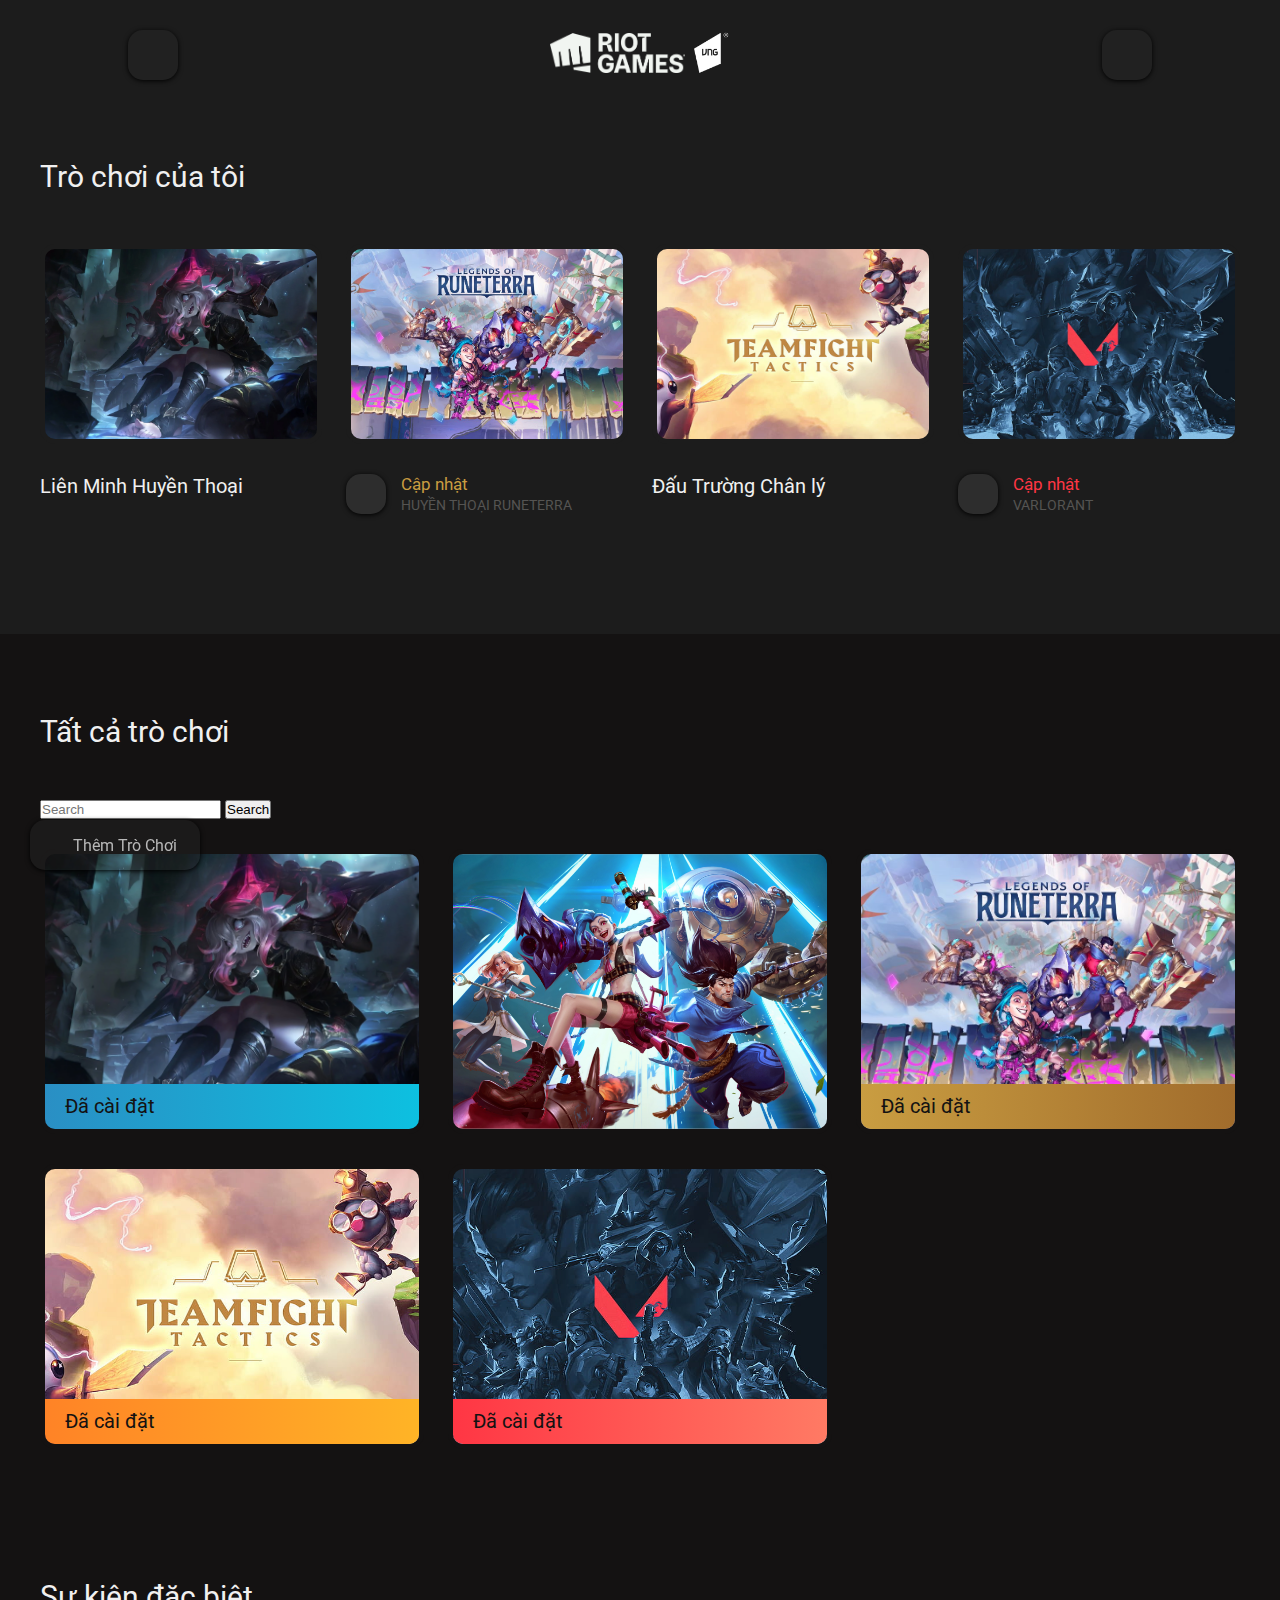
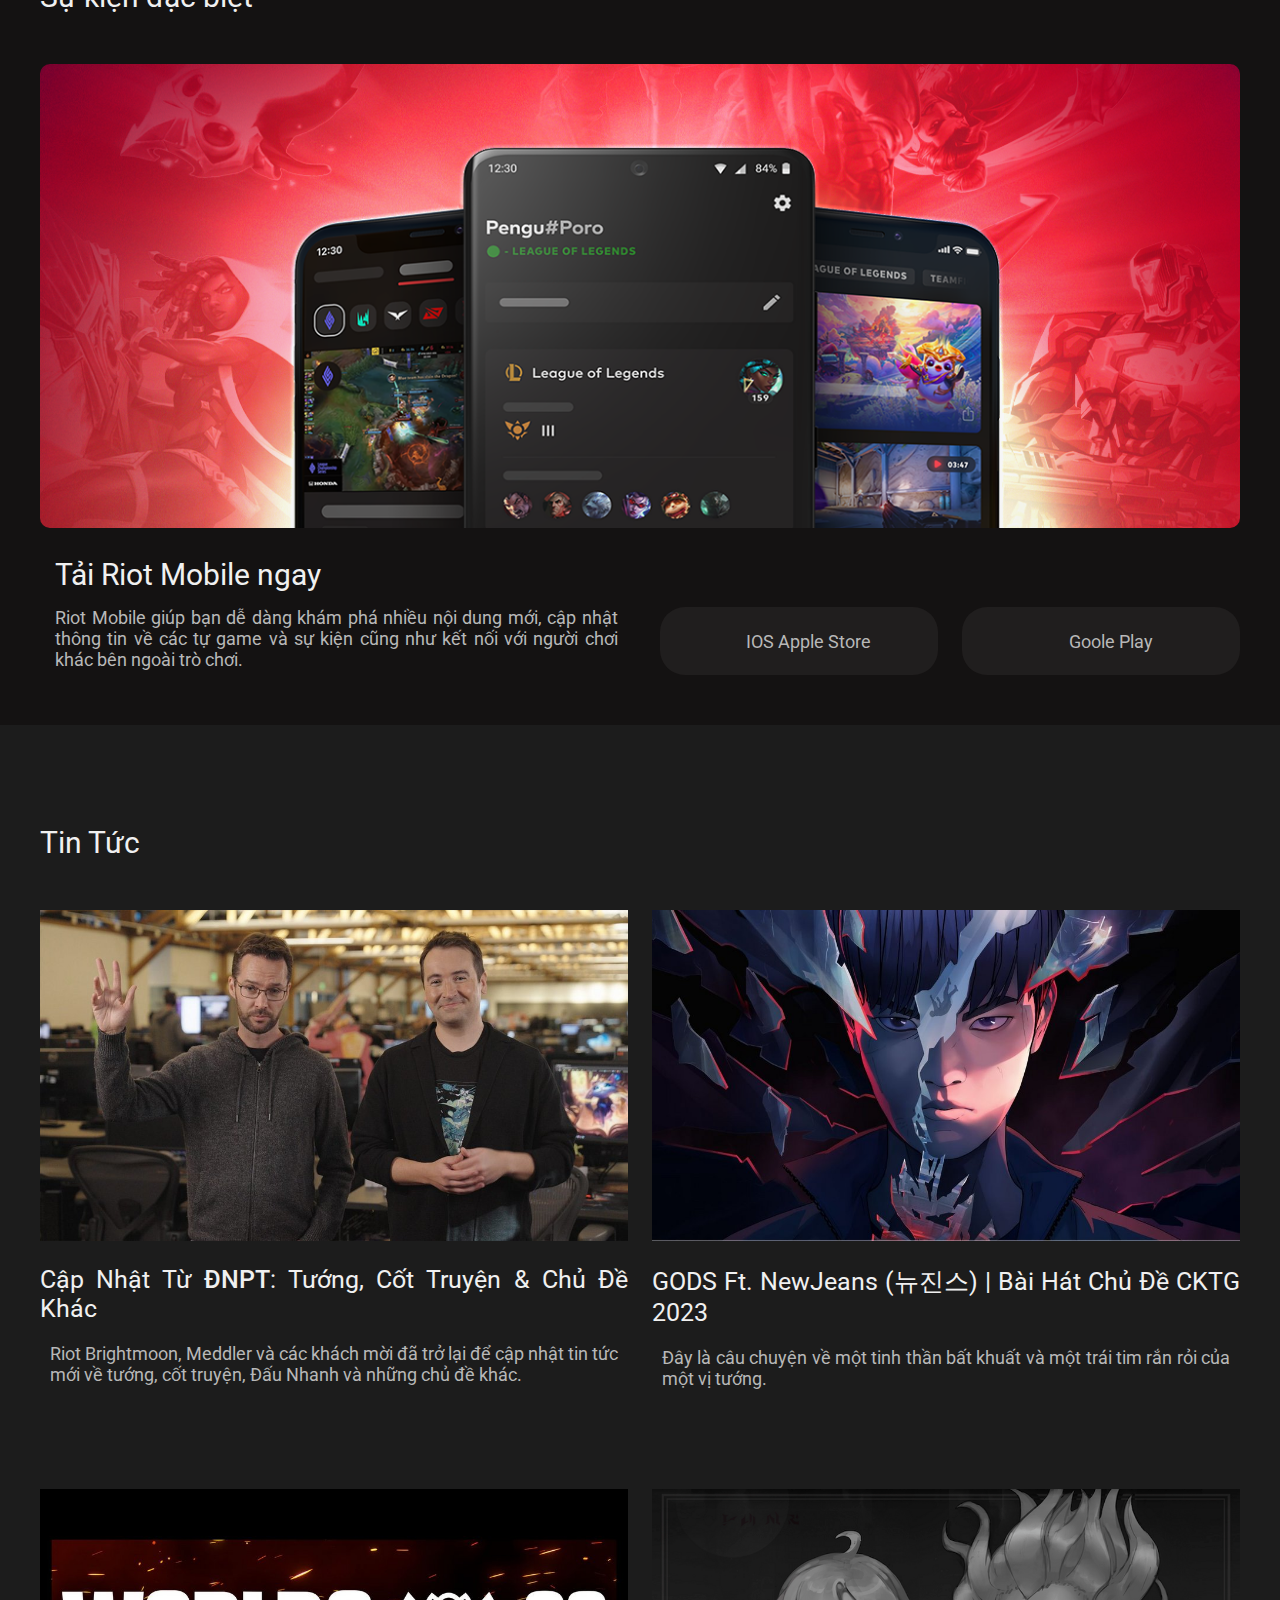
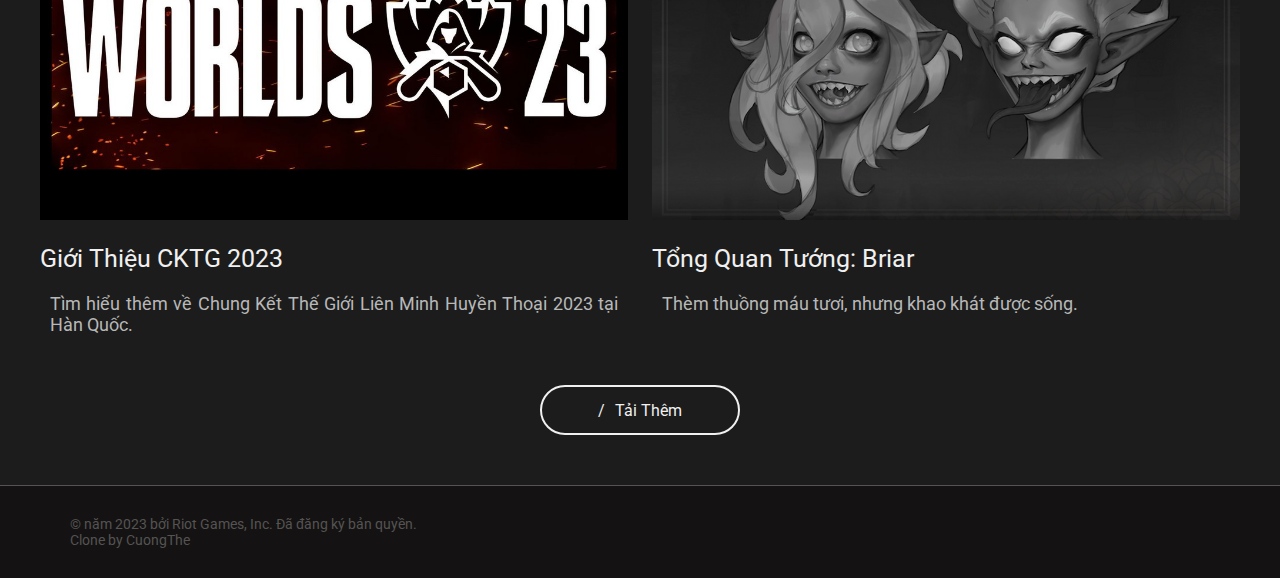
==== commit 38063213: "Update index.html" ====
--- a/index.html
+++ b/index.html
@@ -3,7 +3,7 @@
 <head>
     <meta charset="UTF-8">
     <meta name="viewport" content="width=device-width, initial-scale=1.0">
-    <link rel="stylesheet" href="all.min.css">
+    <link rel="stylesheet" href="/fontawesome-free-6.4.0-web/fontawesome-free-6.4.0-web/css/all.min.css">
     <link rel="preconnect" href="https://fonts.googleapis.com">
     <link rel="preconnect" href="https://fonts.gstatic.com" crossorigin>
     <link href="https://fonts.googleapis.com/css2?family=Roboto:wght@300;500&display=swap" rel="stylesheet">
